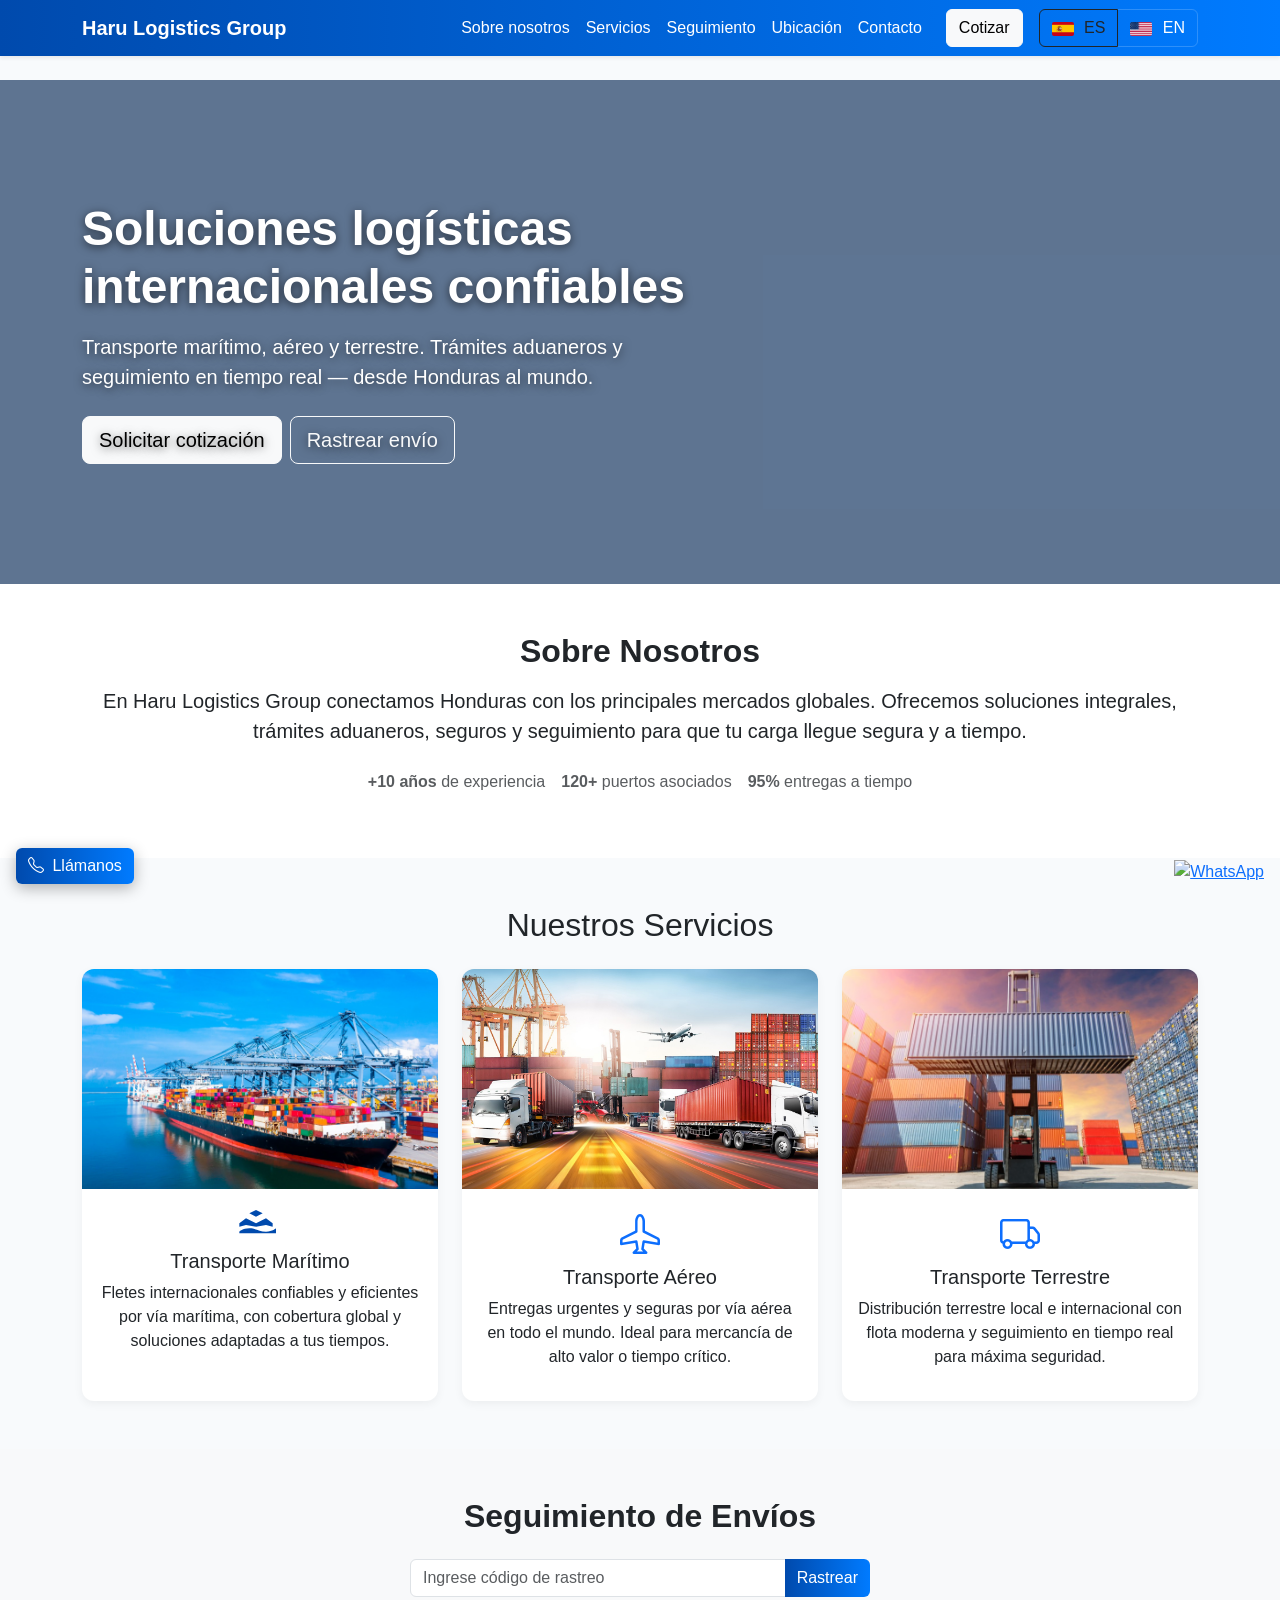
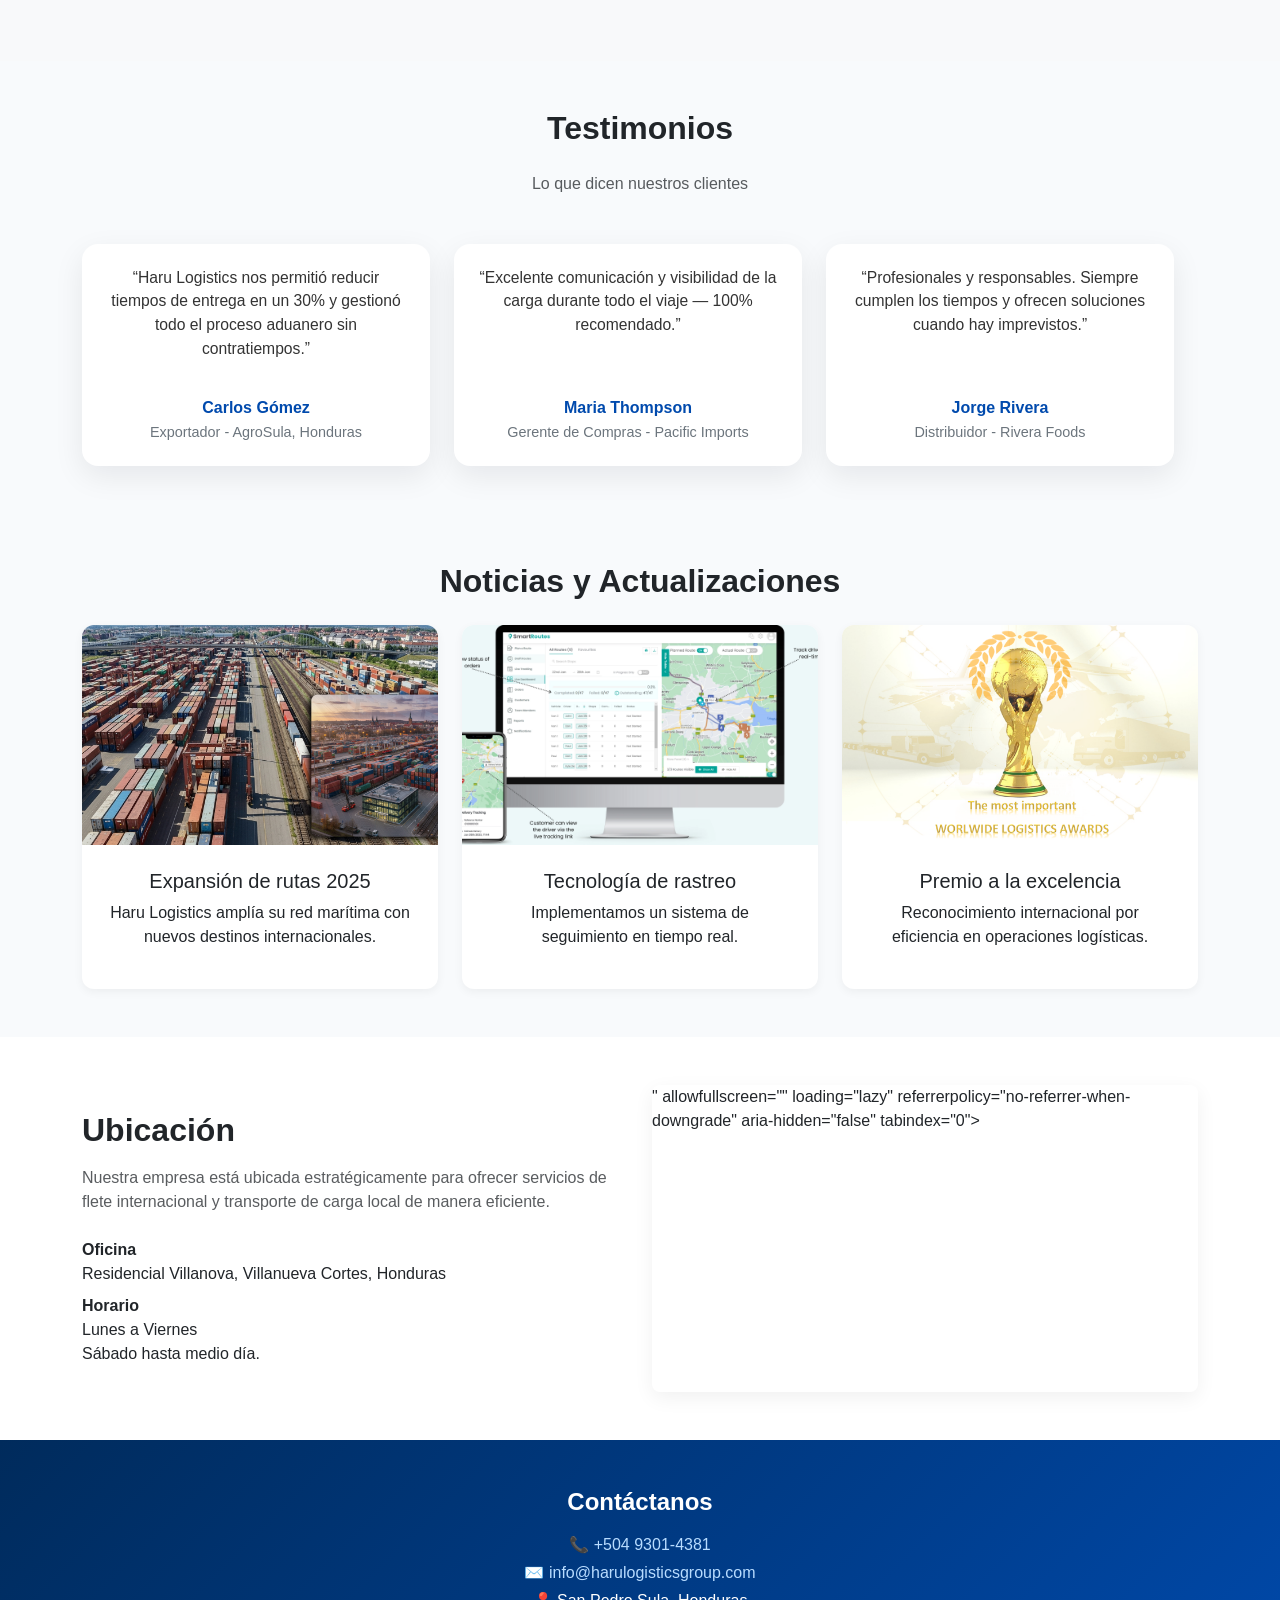
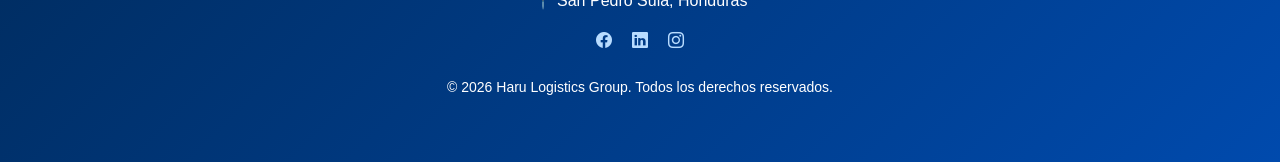
==== index.html @ dedeb685 "Initial commit" ====
<!doctype html>
<html lang="es">

<head>
  <meta charset="utf-8" />
  <meta name="viewport" content="width=device-width, initial-scale=1" />
  <title>Haru Logistics Group - Fletes Internacionales Confiables</title>
  <meta name="description"
    content="Haru Logistics Group ofrece soluciones logísticas internacionales confiables: transporte marítimo, aéreo y terrestre desde Honduras al mundo. Cotiza tu envío hoy.">
  <meta name="keywords"
    content="logística, fletes internacionales, transporte marítimo, transporte aéreo, transporte terrestre, Honduras, Haru Logistics">
  <!-- Open Graph -->
  <meta property="og:title" content="Haru Logistics Group - Fletes Internacionales Confiables" />
  <meta property="og:description"
    content="Transporte marítimo, aéreo y terrestre desde Honduras al mundo. Servicios confiables y seguimiento en tiempo real." />
  <meta property="og:type" content="website" />
  <meta property="og:locale" content="es_HN" />
  <meta name="author" content="Haru Logistics Group" />

  <!-- Favicon -->
  <link rel="icon" href="./images/favicon.png" type="image/png">

  <!-- Canonical -->
  <link rel="canonical" href="https://www.harulogisticsgroup.com/">

  <!-- Bootstrap CSS -->
  <link href="https://cdn.jsdelivr.net/npm/bootstrap@5.3.2/dist/css/bootstrap.min.css" rel="stylesheet" />

  <!-- Bootstrap Icons (version >=1.11.0 required for bi-ship) -->
  <link rel="stylesheet" href="https://cdn.jsdelivr.net/npm/bootstrap-icons@1.11.3/font/bootstrap-icons.min.css">

  <style>
    :root {
      --brand-1: #004aad;
      --brand-2: #007bff;
      --accent: #00a3ff;
      --bg: #f8fafc;
      --text: #212529;
    }

    body {
      font-family: "Segoe UI", Roboto, "Helvetica Neue", Arial, sans-serif;
      padding-top: 80px;
      background: var(--bg);
      color: var(--text);
      scroll-behavior: smooth;
    }

    /* NAVBAR */
    .navbar {
      background: linear-gradient(90deg, var(--brand-1), var(--brand-2));
    }

    .navbar .nav-link,
    .navbar-brand {
      color: #fff !important;
    }

    .navbar .nav-link:hover {
      text-decoration: underline;
    }

    .lang-switch {
      color: #fff;
      border: 1px solid rgba(255, 255, 255, 0.18);
      background: transparent;
    }

    /* HERO */
    .hero {
      position: relative;
      color: #fff;
      padding: 6.5rem 0;
      overflow: hidden;
      text-shadow: 0 2px 10px rgba(0, 0, 0, 0.6);
      min-height: 56vh;
      display: flex;
      align-items: center;
    }

    .hero video.background-video {
      position: absolute;
      top: 50%;
      left: 50%;
      width: 120%;
      height: auto;
      transform: translate(-50%, -50%);
      object-fit: cover;
      z-index: 0;
    }

    .hero .overlay {
      position: absolute;
      inset: 0;
      background: rgba(0, 35, 82, 0.62);
      z-index: 1;
    }

    .hero .container {
      position: relative;
      z-index: 2;
    }

    /* BUTTONS */
    .btn-primary {
      background: linear-gradient(90deg, var(--brand-1), var(--brand-2));
      border: none;
      transition: transform 0.3s ease, box-shadow 0.3s ease;
    }

    .btn-primary:hover {
      transform: translateY(-3px);
      box-shadow: 0 4px 15px rgba(0, 0, 0, 0.25);
    }

    /* SERVICE CARDS */
    .service-card {
      border: none;
      border-radius: .75rem;
      background: #fff;
      box-shadow: 0 3px 10px rgba(0, 0, 0, 0.05);
      transition: all 0.4s ease;
    }

    .service-card:hover {
      transform: translateY(-6px) scale(1.02);
      box-shadow: 0 8px 20px rgba(0, 0, 0, 0.1);
    }

    .service-card img {
      border-radius: .75rem .75rem 0 0;
      height: 220px;
      object-fit: cover;
      width: 100%;
    }

    /* ensure service icon above subtitle and consistent size */
    .service-icon {
      font-size: 2.6rem;
      color: var(--brand-1);
      display: block;
      margin-bottom: .6rem;
    }

    /* fallback inline-svg icon sizing */
    .svg-icon {
      width: 1.9rem;
      height: 1.9rem;
      vertical-align: -0.15rem;
      margin-right: .5rem;
      fill: currentColor;
      color: #004aad;
    }

    /* TESTIMONIALS */
    .testimonial-card {
      border-radius: 1rem;
      box-shadow: 0 10px 30px rgba(2, 6, 23, 0.08);
      padding: 1.4rem;
      background: #fff;
      transition: transform .35s ease, box-shadow .35s ease;
      display: flex;
      flex-direction: column;
      justify-content: space-between;
    }

    .testimonial-card:hover {
      transform: translateY(-10px);
      box-shadow: 0 18px 40px rgba(2, 6, 23, 0.12);
    }

    .testimonial-quote {
      font-size: 0.98rem;
      line-height: 1.5;
      color: #333;
    }

    /* CENTER testimonial author and role */
    .testimonial-meta {
      margin-top: .9rem;
      text-align: center;
    }

    .testimonial-author {
      font-weight: 600;
      color: var(--brand-1);
      display: block;
      margin-top: .35rem;
    }

    .testimonial-role {
      font-size: .9rem;
      color: #6c757d;
      display: block;
      margin-top: .15rem;
    }

    /* center the flag in testimonial meta */
    .testimonial-meta .flag {
      display: inline-block;
      margin-bottom: .45rem;
    }

    /* FOOTER */
    footer {
      background: linear-gradient(135deg, #002b5c, var(--brand-1));
      color: #fff;
    }

    footer a {
      color: #b8dcff;
      text-decoration: none;
    }

    footer a:hover {
      text-decoration: underline;
    }

    /* FLOATING */
    .floating-whatsapp {
      position: fixed;
      right: 1rem;
      bottom: 1rem;
      z-index: 1050;
      transition: transform 0.3s ease;
    }

    .floating-whatsapp:hover {
      transform: scale(1.06);
    }

    .floating-cta {
      position: fixed;
      left: 1rem;
      bottom: 1rem;
      z-index: 1040;
      background: linear-gradient(90deg, var(--brand-1), var(--brand-2));
      border: none;
      box-shadow: 0 4px 15px rgba(0, 0, 0, 0.3);
      animation: pulse 2s infinite;
      color: #fff;
    }

    @keyframes pulse {
      0% {
        box-shadow: 0 0 0 0 rgba(0, 123, 255, 0.5);
      }

      70% {
        box-shadow: 0 0 0 12px rgba(0, 123, 255, 0);
      }

      100% {
        box-shadow: 0 0 0 0 rgba(0, 123, 255, 0);
      }
    }

    /* MODAL */
    .modal-content {
      border-radius: 1rem;
      box-shadow: 0 6px 30px rgba(0, 0, 0, 0.15);
      animation: fadeInUp 0.5s ease;
    }

    @keyframes fadeInUp {
      from {
        opacity: 0;
        transform: translateY(40px);
      }

      to {
        opacity: 1;
        transform: translateY(0);
      }
    }

    /* ANIMATIONS */
    .fade-up {
      opacity: 0;
      transform: translateY(30px);
      transition: all 0.8s ease;
    }

    .fade-up.show {
      opacity: 1;
      transform: translateY(0);
    }

    /* Responsive tweaks */
    @media (max-width: 768px) {
      .hero video.background-video {
        width: 160%;
      }

      .service-card img {
        height: 180px;
      }
    }

    /* small helpers */
    .flag {
      width: 22px;
      height: 14px;
      object-fit: cover;
      margin-right: 6px;
      border-radius: 2px;
      vertical-align: middle;
    }

    .sr-only {
      position: absolute;
      width: 1px;
      height: 1px;
      padding: 0;
      margin: -1px;
      overflow: hidden;
      clip: rect(0, 0, 0, 0);
      white-space: nowrap;
      border: 0;
    }

    /* Ubicación map responsive helper */
    .map-responsive {
      overflow: hidden;
      padding-bottom: 56.25%;
      position: relative;
      height: 0;
      border-radius: .5rem;
      box-shadow: 0 6px 20px rgba(0, 0, 0, 0.06);
    }

    .map-responsive iframe {
      left: 0;
      top: 0;
      height: 100%;
      width: 100%;
      position: absolute;
      border: 0;
      border-radius: .5rem;
    }
  </style>
</head>

<body>
  <!-- NAVBAR -->
  <nav class="navbar navbar-expand-lg fixed-top shadow-sm" role="navigation" aria-label="Main navigation">
    <div class="container">
      <a class="navbar-brand fw-bold d-flex align-items-center" href="#inicio">
        <!-- Primary icon element (Bootstrap Icon). If it fails, JS will replace with inline SVG -->
        Haru Logistics Group
      </a>
      <button class="navbar-toggler bg-light" type="button" data-bs-toggle="collapse" data-bs-target="#navMain"
        aria-controls="navMain" aria-expanded="false" aria-label="Toggle navigation">
        <span class="navbar-toggler-icon"></span>
      </button>

      <div class="collapse navbar-collapse" id="navMain">
        <ul class="navbar-nav ms-auto me-3">
          <li class="nav-item"><a class="nav-link" href="#about" data-i18n="nav.about">Sobre nosotros</a></li>
          <li class="nav-item"><a class="nav-link" href="#servicios" data-i18n="nav.services">Servicios</a></li>
          <li class="nav-item"><a class="nav-link" href="#tracking" data-i18n="nav.tracking">Seguimiento</a></li>
          <li class="nav-item"><a class="nav-link" href="#ubicacion" data-i18n="nav.location">Ubicación</a></li>
          <li class="nav-item"><a class="nav-link" href="#contact" data-i18n="nav.contact">Contacto</a></li>
        </ul>

        <div class="d-flex align-items-center">
          <a class="btn btn-light me-3" href="#quoteModal" data-bs-toggle="modal" data-i18n="cta.quote">Cotizar</a>

          <!-- Language switcher top-right -->
          <div class="btn-group" role="group" aria-label="Language switch">
            <button id="langEs" class="btn lang-switch active" data-lang="es" aria-pressed="true">
              <img src="./images/spain_flag.png" alt="" class="flag"> ES
            </button>
            <button id="langEn" class="btn lang-switch" data-lang="en" aria-pressed="false">
              <img src="./images/flag_usa.jpg" alt="" class="flag"> EN
            </button>
          </div>
        </div>
      </div>
    </div>
  </nav>

  <!-- HERO -->
  <header id="inicio" class="hero text-center text-lg-start" role="banner">
    <!-- Background video; replace source with your own hosted video if needed -->
    <video class="background-video" autoplay muted loop playsinline
      poster="https://images.unsplash.com/photo-1578575437130-527eed3abbec?auto=format&fit=crop&w=1920&q=80"
      aria-hidden="true">
      <!-- NOTE: some free video CDN links can break; host your own for production -->
      <source src="https://cdn.pixabay.com/vimeo/825448990/logistics-container-port-33164050.webm" type="video/webm" />
    </video>
    <div class="overlay"></div>
    <div class="container position-relative">
      <div class="row align-items-center">
        <div class="col-lg-7 text-center text-lg-start">
          <h1 class="display-5 fw-bold mb-3 fade-up" data-i18n="hero.title">Soluciones logísticas internacionales
            confiables</h1>
          <p class="lead mb-4 fade-up" data-i18n="hero.lead">Transporte marítimo, aéreo y terrestre. Trámites aduaneros
            y
            seguimiento en tiempo real — desde Honduras al mundo.</p>
          <div class="d-flex flex-column flex-sm-row gap-2 fade-up">
            <a class="btn btn-light btn-lg" href="#quoteModal" data-bs-toggle="modal" data-i18n="hero.quote">Solicitar
              cotización</a>
            <a class="btn btn-outline-light btn-lg" href="#tracking" data-i18n="hero.track">Rastrear envío</a>
          </div>
        </div>
      </div>
    </div>
  </header>

  <!-- ABOUT -->
  <section id="about" class="py-5 bg-white">
    <div class="container text-center">
      <h2 class="fw-bold mb-3 fade-up" data-i18n="about.title">Sobre Nosotros</h2>
      <p class="lead mb-4 fade-up" data-i18n="about.lead">
        En Haru Logistics Group conectamos Honduras con los principales mercados globales. Ofrecemos soluciones
        integrales, trámites aduaneros, seguros y seguimiento para que tu carga llegue segura y a tiempo.
      </p>
      <div class="row justify-content-center">
        <div class="col-md-8">
          <ul class="list-unstyled d-flex flex-column flex-md-row justify-content-center gap-3">
            <li class="text-muted"><strong data-i18n="about.experience">+10 años</strong> <span
                data-i18n="about.experienceLabel">de experiencia</span></li>
            <li class="text-muted"><strong data-i18n="about.network">120+</strong> <span
                data-i18n="about.networkLabel">puertos asociados</span></li>
            <li class="text-muted"><strong data-i18n="about.onTime">95%</strong> <span
                data-i18n="about.onTimeLabel">entregas a tiempo</span></li>
          </ul>
        </div>
      </div>
    </div>
  </section>

  <!-- SERVICES -->
  <section id="servicios" class="py-5">
    <div class="container text-center">
      <h2 class="mb-4" data-i18n="services.title">Nuestros Servicios</h2>

      <!-- ✅ Equal height cards with images -->
      <div class="row g-4 align-items-stretch">
        <div class="col-md-4 d-flex">
          <div class="card service-card h-100 w-100">
            <img src="./images/image2.jpg" alt="Transporte Marítimo">
            <div class="card-body">
              <i class="bi bi-ship fs-1 mb-3 text-primary"></i>
              <h5 data-i18n="services.maritime">Transporte Marítimo</h5>
              <p data-i18n="services.maritimeDesc">Fletes internacionales confiables y eficientes por vía marítima, con
                cobertura global y soluciones adaptadas a tus tiempos.</p>
            </div>
          </div>
        </div>

        <div class="col-md-4 d-flex">
          <div class="card service-card h-100 w-100">
            <img src="./images/image3.jpg" alt="Transporte Aéreo">
            <div class="card-body">
              <i class="bi bi-airplane fs-1 mb-3 text-primary"></i>
              <h5 data-i18n="services.air">Transporte Aéreo</h5>
              <p data-i18n="services.airDesc">Entregas urgentes y seguras por vía aérea en todo el mundo. Ideal para
                mercancía de alto valor o tiempo crítico.</p>
            </div>
          </div>
        </div>

        <div class="col-md-4 d-flex">
          <div class="card service-card h-100 w-100">
            <img src="./images/image1.jpg" alt="Transporte Terrestre">
            <div class="card-body">
              <i class="bi bi-truck fs-1 mb-3 text-primary"></i>
              <h5 data-i18n="services.road">Transporte Terrestre</h5>
              <p data-i18n="services.roadDesc">Distribución terrestre local e internacional con flota moderna y
                seguimiento en tiempo real para máxima seguridad.</p>
            </div>
          </div>
        </div>
      </div>
    </div>
  </section>

  <!-- TRACKING -->
  <section id="tracking" class="py-5 bg-light">
    <div class="container text-center">
      <h2 class="fw-bold mb-4 fade-up" data-i18n="tracking.title">Seguimiento de Envíos</h2>
      <form id="trackForm" class="fade-up" aria-label="Tracking form">
        <div class="input-group mb-3 mx-auto" style="max-width: 460px;">
          <input type="text" id="trackingCode" class="form-control" placeholder="Ingrese código de rastreo" required
            aria-label="Tracking code">
          <button class="btn btn-primary" type="submit" data-i18n="tracking.button">Rastrear</button>
        </div>
      </form>
      <p id="trackResult" class="text-muted mt-3" style="display:none;" aria-live="polite"></p>
    </div>
  </section>

  <!-- TESTIMONIALS -->
  <section id="testimonials" class="py-5">
    <div class="container text-center">
      <h2 class="fw-bold mb-4 fade-up" data-i18n="testimonials.title">Testimonios</h2>
      <p class="mb-4 text-muted fade-up" data-i18n="testimonials.lead">Lo que dicen nuestros clientes</p>

      <div class="row g-4">
        <!-- Testimonial cards generated from JS content for bilingual support -->
        <div id="testimonialGrid" class="row g-4"></div>
      </div>
    </div>
  </section>

  <!-- BLOG -->
  <section id="blog" class="py-5">
    <div class="container text-center">
      <h2 class="fw-bold mb-4 fade-up" data-i18n="blog.title">Noticias y Actualizaciones</h2>
      <div class="row g-4">
        <div class="col-md-4 fade-up">
          <div class="service-card">
            <img src="./images/image6.png" loading="lazy" alt="Expansión de rutas" />
            <div class="p-4">
              <h5 data-i18n="blog.item1.title">Expansión de rutas 2025</h5>
              <p data-i18n="blog.item1.desc">Haru Logistics amplía su red marítima con nuevos destinos
                internacionales.</p>
            </div>
          </div>
        </div>
        <div class="col-md-4 fade-up">
          <div class="service-card">
            <img src="./images/image5.webp" loading="lazy" alt="Tecnología de rastreo" />
            <div class="p-4">
              <h5 data-i18n="blog.item2.title">Tecnología de rastreo</h5>
              <p data-i18n="blog.item2.desc">Implementamos un sistema de seguimiento en tiempo real.</p>
            </div>
          </div>
        </div>
        <div class="col-md-4 fade-up">
          <div class="service-card">
            <img src="./images/image4.png" loading="lazy" alt="Premio a la excelencia" />
            <div class="p-4">
              <h5 data-i18n="blog.item3.title">Premio a la excelencia</h5>
              <p data-i18n="blog.item3.desc">Reconocimiento internacional por eficiencia en operaciones
                logísticas.</p>
            </div>
          </div>
        </div>
      </div>
    </div>
  </section>

  <!-- NEW: UBICACIÓN / LOCATION (added before footer) -->
  <section id="ubicacion" class="py-5 bg-white">
    <div class="container">
      <div class="row align-items-center">
        <div class="col-lg-6">
          <h2 class="fw-bold mb-3 fade-up" data-i18n="location.title">Ubicación</h2>
          <p class="text-muted mb-4 fade-up" data-i18n="location.lead">Nuestra empresa está ubicada estratégicamente
            para ofrecer
            servicios de flete internacional y transporte de carga local de manera eficiente.</p>

          <p class="mb-2"><strong data-i18n="location.officeLabel">Oficina</strong><br>
            <span data-i18n="location.office">Residencial Villanova, Villanueva Cortes, Honduras</span>
          </p>

          <p class="mb-0"><strong data-i18n="location.hoursLabel">Horario</strong><br>
            <span data-i18n="location.hours">Lunes a Viernes<br>Sábado hasta medio día.</span>
          </p>
        </div>

        <div class="col-lg-6 mt-4 mt-lg-0">
          <div class="map-responsive">
            <!-- Embedded Google Map updated from your provided link -->
            <iframe
              src="https://www.google.com/maps/embed?pb=!1m14!1m8!1m3!1d61564.60683889537!2d-87.985301!3d15.333756!3m2!1i1024!2i768!4f13.1!3m3!1m2!1s0x8f6668eed89d2b75%3A0x1b9c5a1e59c6d72!2sResidencial%20Villa%20Nova!5e0!3m2!1sen!2shn!4v1761455428371!5m2!1sen!2shn"></iframe>"
            allowfullscreen="" loading="lazy" referrerpolicy="no-referrer-when-downgrade" aria-hidden="false"
            tabindex="0"></iframe>
          </div>
        </div>
      </div>
    </div>
  </section>

  <!-- CONTACT / FOOTER -->
  <footer id="contact" class="py-5 text-center">
    <div class="container">
      <h4 class="fw-bold mb-3" data-i18n="footer.contactTitle">Contáctanos</h4>
      <p class="mb-1">📞 <a href="tel:+50493014381">+504 9301-4381</a></p>
      <p class="mb-1">✉️ <a href="mailto:info@harulogisticsgroup.com">info@harulogisticsgroup.com</a></p>
      <p class="mb-1" data-i18n="footer.address">📍 San Pedro Sula, Honduras</p>

      <div class="mt-3">
        <a href="#" class="me-3" aria-label="Facebook"><i class="bi bi-facebook"></i></a>
        <a href="#" class="me-3" aria-label="LinkedIn"><i class="bi bi-linkedin"></i></a>
        <a href="#" aria-label="Instagram"><i class="bi bi-instagram"></i></a>
      </div>

      <p class="mt-4 small">© <span id="currentYear"></span> Haru Logistics Group. <span data-i18n="footer.rights">Todos
          los derechos reservados.</span></p>
    </div>
  </footer>

  <!-- FLOATING BUTTONS -->
  <a class="floating-whatsapp" href="https://wa.me/50493014381" target="_blank" aria-label="WhatsApp">
    <img src="https://upload.wikimedia.org/wikipedia/commons/6/6b/WhatsApp.svg" alt="WhatsApp"
      style="width:56px;height:56px">
  </a>
  <a href="tel:+50493014381" class="btn btn-primary floating-cta"><i class="bi bi-telephone me-1"
      aria-hidden="true"></i>
    <span data-i18n="cta.call">Llámanos</span></a>

  <!-- MODAL: QUOTE -->
  <div class="modal fade" id="quoteModal" tabindex="-1" aria-hidden="true">
    <div class="modal-dialog modal-lg">
      <div class="modal-content p-4">
        <h5 class="modal-title mb-3 fw-bold" data-i18n="modal.title">Solicitar cotización</h5>
        <form action="https://formspree.io/f/mblznzyy" method="POST" id="quoteForm">
          <div class="row g-3">
            <div class="col-md-6">
              <input type="text" name="nombre" class="form-control" placeholder="Nombre / Empresa" required
                aria-label="Nombre">
            </div>
            <div class="col-md-6">
              <input type="email" name="email" class="form-control" placeholder="Email" required aria-label="Email">
            </div>
            <div class="col-md-6">
              <input type="text" name="origen" class="form-control" placeholder="Origen (ciudad/país)" required
                aria-label="Origen">
            </div>
            <div class="col-md-6">
              <input type="text" name="destino" class="form-control" placeholder="Destino (ciudad/país)" required
                aria-label="Destino">
            </div>
            <div class="col-md-4">
              <select name="tipo" class="form-select" required aria-label="Tipo de flete">
                <option value="">Tipo de Flete</option>
                <option value="Flete Marítimo">Flete Marítimo</option>
                <option value="Flete Aéreo">Flete Aéreo</option>
                <option value="Flete Terrestre">Flete Terrestre</option>
              </select>
            </div>
            <div class="col-md-4">
              <input type="text" name="peso" class="form-control" placeholder="Peso (kg) / Volumen (m³)"
                aria-label="Peso">
            </div>
            <div class="col-md-4">
              <input type="date" name="fecha" class="form-control" aria-label="Fecha">
            </div>
            <div class="col-12">
              <textarea name="detalles" class="form-control" rows="3" placeholder="Detalles del envío" required
                aria-label="Detalles"></textarea>
            </div>
          </div>
          <div class="mt-4 d-flex justify-content-end gap-2 align-items-center">
            <div class="spinner-border text-primary" role="status" id="spinner" style="display:none;"></div>
            <button type="button" class="btn btn-secondary" data-bs-dismiss="modal"
              data-i18n="modal.close">Cerrar</button>
            <button type="submit" class="btn btn-primary" data-i18n="modal.send">Enviar solicitud</button>
          </div>
        </form>
        <div id="formSuccess" class="alert alert-success mt-3 d-none" role="status">¡Gracias! Hemos recibido tu
          solicitud.</div>
      </div>
    </div>
  </div>

  <!-- SCRIPTS -->
  <script src="https://cdn.jsdelivr.net/npm/bootstrap@5.3.2/dist/js/bootstrap.bundle.min.js" defer></script>

  <script>
    // -------------------------
    // I18N content (ES / EN) - added location translations
    // -------------------------
    const I18N = {
      es: {
        nav: { about: "Sobre nosotros", services: "Servicios", tracking: "Seguimiento", testimonials: "Testimonios", blog: "Noticias", contact: "Contacto", location: "Ubicación" },
        cta: { quote: "Cotizar", call: "Llámanos" },
        hero: { title: "Soluciones logísticas internacionales confiables", lead: "Transporte marítimo, aéreo y terrestre. Trámites aduaneros y seguimiento en tiempo real — desde Honduras al mundo.", quote: "Solicitar cotización", track: "Rastrear envío" },
        about: { title: "Sobre Nosotros", lead: "En Haru Logistics Group conectamos Honduras con los principales mercados globales. Ofrecemos soluciones integrales, trámites aduaneros, seguros y seguimiento para que tu carga llegue segura y a tiempo.", experience: "+10 años", experienceLabel: "de experiencia", network: "120+", networkLabel: "puertos asociados", onTime: "95%", onTimeLabel: "entregas a tiempo" },
        services: { title: "Nuestros Servicios", maritime: "Transporte Marítimo", maritimeDesc: "Fletes internacionales confiables y eficientes por vía marítima, con cobertura global y soluciones adaptadas a tus tiempos.", air: "Transporte Aéreo", airDesc: "Entregas urgentes y seguras por vía aérea en todo el mundo. Ideal para mercancía de alto valor o tiempo crítico.", road: "Transporte Terrestre", roadDesc: "Distribución terrestre local e internacional con flota moderna y seguimiento en tiempo real para máxima seguridad." },
        tracking: { title: "Seguimiento de Envíos", button: "Rastrear" },
        testimonials: {
          title: "Testimonios",
          lead: "Lo que dicen nuestros clientes",
          leave: "Dejar testimonio",
          examples: [
            {
              quote: "Haru Logistics nos permitió reducir tiempos de entrega en un 30% y gestionó todo el proceso aduanero sin contratiempos.",
              author: "Carlos Gómez",
              role: "Exportador - AgroSula, Honduras",
              countryFlag: "https://flagcdn.com/hn.svg"
            },
            {
              quote: "Excelente comunicación y visibilidad de la carga durante todo el viaje — 100% recomendado.",
              author: "Maria Thompson",
              role: "Gerente de Compras - Pacific Imports",
              countryFlag: "https://flagcdn.com/us.svg"
            },
            {
              quote: "Profesionales y responsables. Siempre cumplen los tiempos y ofrecen soluciones cuando hay imprevistos.",
              author: "Jorge Rivera",
              role: "Distribuidor - Rivera Foods",
              countryFlag: "https://flagcdn.com/hn.svg"
            }
          ]
        },
        blog: {
          title: "Noticias y Actualizaciones",
          item1: { title: "Expansión de rutas 2025", desc: "Haru Logistics amplía su red marítima con nuevos destinos internacionales." },
          item2: { title: "Tecnología de rastreo", desc: "Implementamos un sistema de seguimiento en tiempo real." },
          item3: { title: "Premio a la excelencia", desc: "Reconocimiento internacional por eficiencia en operaciones logísticas." }
        },
        modal: { title: "Solicitar cotización", close: "Cerrar", send: "Enviar solicitud" },
        footer: { contactTitle: "Contáctanos", address: "📍 San Pedro Sula, Honduras", rights: "Todos los derechos reservados." },
        location: {
          title: "Ubicación",
          lead: "Nuestra empresa está ubicada estratégicamente para ofrecer servicios de flete internacional y transporte de carga local de manera eficiente.",
          officeLabel: "Oficina",
          office: "Residencial Villanova, Villanueva Cortes, Honduras",
          hoursLabel: "Horario",
          hours: "Lunes a Viernes\nSábado hasta medio día."
        }
      },
      en: {
        nav: { about: "About", services: "Services", tracking: "Tracking", testimonials: "Testimonials", blog: "News", contact: "Contact", location: "Location" },
        cta: { quote: "Get a quote", call: "Call us" },
        hero: { title: "Reliable international logistics solutions", lead: "Sea, air and land transport. Customs procedures and real-time tracking — from Honduras to the world.", quote: "Request a quote", track: "Track shipment" },
        about: { title: "About Us", lead: "At Haru Logistics Group we connect Honduras with key global markets. We offer end-to-end solutions, customs clearance, insurance and tracking to ensure your cargo arrives safe and on time.", experience: "10+ years", experienceLabel: "of experience", network: "120+", networkLabel: "partner ports", onTime: "95%", onTimeLabel: "on-time deliveries" },
        services: { title: "Our Services", maritime: "Sea Freight", maritimeDesc: "Secure and efficient shipments to and from international ports, with continuous tracking.", air: "Air Freight", airDesc: "Fast and reliable delivery for urgent global cargo.", road: "Road Transport", roadDesc: "Regional and international distribution with route monitoring and ETA." },
        tracking: { title: "Shipment Tracking", button: "Track" },
        testimonials: {
          title: "Testimonials",
          lead: "What our clients say",
          leave: "Leave a testimonial",
          examples: [
            {
              quote: "Haru Logistics helped us reduce delivery times by 30% and handled customs efficiently.",
              author: "Carlos Gómez",
              role: "Exporter - AgroSula, Honduras",
              countryFlag: "https://flagcdn.com/hn.svg"
            },
            {
              quote: "Excellent communication and full visibility during the shipment — 100% recommended.",
              author: "Maria Thompson",
              role: "Purchasing Manager - Pacific Imports",
              countryFlag: "https://flagcdn.com/us.svg"
            },
            {
              quote: "Professional and reliable. They always meet deadlines and provide solutions when issues arise.",
              author: "Jorge Rivera",
              role: "Distributor - Rivera Foods",
              countryFlag: "https://flagcdn.com/hn.svg"
            }
          ]
        },
        blog: {
          title: "News & Updates",
          item1: { title: "Route expansion 2025", desc: "Haru Logistics expands its maritime network with new international destinations." },
          item2: { title: "Tracking technology", desc: "We implemented a real-time tracking system." },
          item3: { title: "Excellence award", desc: "International recognition for operational efficiency in logistics." }
        },
        modal: { title: "Request a quote", close: "Close", send: "Send request" },
        footer: { contactTitle: "Contact us", address: "📍 San Pedro Sula, Honduras", rights: "All rights reserved." },
        location: {
          title: "Location",
          lead: "Our company is strategically located to offer international freight and local cargo transport efficiently.",
          officeLabel: "Office",
          office: "Residencial Villanova, Villanueva Cortes, Honduras",
          hoursLabel: "Schedule",
          hours: "Monday to Friday\nSaturday until midday."
        }
      }
    };

    // -------------------------
    // Language switcher logic
    // -------------------------
    const elementsToTranslate = () => document.querySelectorAll('[data-i18n]');
    let currentLang = 'es';

    function applyTranslations(lang) {
      currentLang = lang;
      localStorage.setItem('haru_lang', lang); // remember preference
      const dict = I18N[lang];

      // Generic translation for elements with dot notation keys
      elementsToTranslate().forEach(el => {
        const key = el.getAttribute('data-i18n');
        if (!key) return;
        const parts = key.split('.');
        let val = dict;
        for (let p of parts) {
          if (val && (p in val)) val = val[p];
          else { val = null; break; }
        }
        if (val === null || val === undefined) return;
        if (el.tagName.toLowerCase() === 'input' || el.tagName.toLowerCase() === 'textarea' || el.tagName.toLowerCase() === 'select') {
          el.placeholder = val;
        } else {
          // Support newlines in translations for <span> or <p>
          if (typeof val === 'string' && val.includes('\n')) {
            el.innerHTML = val.split('\n').map(line => escapeHtml(line)).join('<br>');
          } else {
            el.textContent = val;
          }
        }
      });

      // Update dynamic testimonial grid
      renderTestimonials(dict.testimonials.examples);

      // accessibility: update aria-pressed
      const esBtn = document.getElementById('langEs');
      const enBtn = document.getElementById('langEn');
      if (esBtn && enBtn) {
        esBtn.classList.toggle('active', lang === 'es');
        enBtn.classList.toggle('active', lang === 'en');
        esBtn.setAttribute('aria-pressed', lang === 'es');
        enBtn.setAttribute('aria-pressed', lang === 'en');
      }
    }

    document.addEventListener('DOMContentLoaded', () => {
      // initial translations (use saved preference if exists)
      const savedLang = localStorage.getItem('haru_lang') || 'es';
      applyTranslations(savedLang);

      // language buttons
      const langEsBtn = document.getElementById('langEs');
      const langEnBtn = document.getElementById('langEn');
      if (langEsBtn) langEsBtn.addEventListener('click', () => applyTranslations('es'));
      if (langEnBtn) langEnBtn.addEventListener('click', () => applyTranslations('en'));

      // set current year
      document.getElementById('currentYear').textContent = new Date().getFullYear();

      // fade-in observer
      const fadeElems = document.querySelectorAll('.fade-up');
      const observer = new IntersectionObserver(entries => {
        entries.forEach(entry => {
          if (entry.isIntersecting) entry.target.classList.add('show');
        });
      }, { threshold: 0.15 });
      fadeElems.forEach(el => observer.observe(el));

      // Track form behavior
      document.getElementById('trackForm').addEventListener('submit', e => {
        e.preventDefault();
        const code = document.getElementById('trackingCode').value.trim().toUpperCase();
        const result = document.getElementById('trackResult');
        if (!code) return;
        result.style.display = 'block';
        if (currentLang === 'es') {
          result.textContent = `El contenedor ${code} se encuentra en tránsito - Última actualización hace 2 horas.`;
        } else {
          result.textContent = `Container ${code} is in transit - Last update 2 hours ago.`;
        }
      });

      // Quote form submit handler with spinner
      const quoteForm = document.getElementById('quoteForm');
      quoteForm.addEventListener('submit', async (e) => {
        e.preventDefault();
        const spinner = document.getElementById('spinner');
        spinner.style.display = 'inline-block';
        try {
          const response = await fetch(quoteForm.action, {
            method: 'POST',
            body: new FormData(quoteForm),
            headers: { 'Accept': 'application/json' }
          });
          spinner.style.display = 'none';
          if (response.ok) {
            document.getElementById('formSuccess').classList.remove('d-none');
            quoteForm.reset();
          } else {
            alert(currentLang === 'es' ? 'Ocurrió un error al enviar el formulario. Intenta nuevamente.' : 'There was an error sending the form. Please try again.');
          }
        } catch (err) {
          spinner.style.display = 'none';
          alert(currentLang === 'es' ? 'No se pudo conectar con el servidor.' : 'Could not connect to the server.');
        }
      });

      // SHIP ICON FALLBACK: detect if Bootstrap Icon rendered; if not, replace with inline SVG
      (function ensureShipIcon() {
        try {
          const test = document.createElement('i');
          test.className = 'bi bi-ship';
          test.style.position = 'absolute';
          test.style.left = '-9999px';
          document.body.appendChild(test);

          const cs = window.getComputedStyle(test);
          const fontFamily = cs && cs.fontFamily ? cs.fontFamily.toLowerCase() : '';
          const rendered = test.offsetWidth > 0 && fontFamily.includes('bootstrap-icons');

          document.body.removeChild(test);

          if (!rendered) {
            // Replace every element that uses the ship icon with inline SVG fallback
            const ships = document.querySelectorAll('.bi-ship, .bi.bi-ship');
            ships.forEach(el => {
              const svg = document.createElementNS('http://www.w3.org/2000/svg', 'svg');
              svg.setAttribute('viewBox', '0 0 24 24');
              svg.setAttribute('aria-hidden', 'true');
              svg.className.baseVal = 'svg-icon ship-fallback';
              svg.innerHTML = '<path d="M2 16s2-2 6-2 6 2 10 2 6-2 6-2v3H2v-3zM2 11l4-3 6 3 6-3 4 3v2l-4-1-6 1-6-1-4 1V11zM12 3l4 2-4 2-4-2 4-2z"/>';
              svg.style.width = window.getComputedStyle(el).fontSize || '1.25rem';
              svg.style.height = 'auto';
              svg.style.marginRight = '0.5rem';
              el.replaceWith(svg);
            });

            const serviceShips = Array.from(document.querySelectorAll('.service-card i.bi-ship, .service-icon.bi-ship')).filter(Boolean);
            serviceShips.forEach(si => {
              const svg = document.createElementNS('http://www.w3.org/2000/svg', 'svg');
              svg.setAttribute('viewBox', '0 0 24 24');
              svg.setAttribute('aria-hidden', 'true');
              svg.className.baseVal = 'svg-icon ship-fallback display-5';
              svg.innerHTML = '<path d="M2 16s2-2 6-2 6 2 10 2 6-2 6-2v3H2v-3zM2 11l4-3 6 3 6-3 4 3v2l-4-1-6 1-6-1-4 1V11zM12 3l4 2-4 2-4-2 4-2z"/>';
              si.replaceWith(svg);
            });
          }
        } catch (err) {
          console.error('Icon fallback check failed:', err);
        }
      })();
    });

    // -------------------------
    // Testimonial rendering
    // -------------------------
    function renderTestimonials(items) {
      const grid = document.getElementById('testimonialGrid');
      grid.innerHTML = '';
      items.forEach((t, idx) => {
        const col = document.createElement('div');
        col.className = 'col-md-4 fade-up';
        const html = `
          <div class="testimonial-card h-100" role="article" aria-label="Testimonial">
            <p class="testimonial-quote">“${escapeHtml(t.quote)}”</p>
            <div class="testimonial-meta">
              <img src="${t.countryFlag || 'https://flagcdn.com/hn.svg'}" alt="" class="flag" onerror="this.style.display='none'">
              <div class="testimonial-author">${escapeHtml(t.author)}</div>
              <div class="testimonial-role">${escapeHtml(t.role)}</div>
            </div>
          </div>
        `;
        col.innerHTML = html;
        grid.appendChild(col);
      });

      // observe new fade elements
      const fadeElems = document.querySelectorAll('.fade-up');
      const observer = new IntersectionObserver(entries => {
        entries.forEach(entry => {
          if (entry.isIntersecting) entry.target.classList.add('show');
        });
      }, { threshold: 0.15 });
      fadeElems.forEach(el => observer.observe(el));
    }

    // small helper to prevent XSS in inserted strings (for safety)
    function escapeHtml(str) {
      if (!str) return '';
      return str.replaceAll('&', '&amp;').replaceAll('<', '&lt;').replaceAll('>', '&gt;').replaceAll('"', '&quot;').replaceAll("'", '&#39;');
    }

    const translations = {
      es: {
        "services.title": "Nuestros Servicios",
        "services.maritime.title": "Transporte Marítimo",
        "services.maritime.desc": "Ofrecemos soluciones de transporte marítimo confiables para cargas internacionales.",
        "services.air.title": "Transporte Aéreo",
        "services.air.desc": "Envíe sus mercancías por vía aérea de manera rápida y segura.",
        "services.land.title": "Transporte Terrestre",
        "services.land.desc": "Coordinamos el transporte terrestre nacional e internacional con total eficiencia."
      },
      en: {
        "services.title": "Our Services",
        "services.maritime.title": "Maritime Transport",
        "services.maritime.desc": "We provide reliable maritime transport solutions for international cargo.",
        "services.air.title": "Air Transport",
        "services.air.desc": "Send your goods quickly and safely by air.",
        "services.land.title": "Land Transport",
        "services.land.desc": "We coordinate domestic and international ground transportation efficiently."
      }
    };

    function changeLanguage(lang) {
      document.querySelectorAll("[data-i18n]").forEach(el => {
        const key = el.getAttribute("data-i18n");
        if (translations[lang] && translations[lang][key]) {
          el.textContent = translations[lang][key];
        }
      });
      localStorage.setItem("lang", lang);
    }

    document.getElementById("lang-es").addEventListener("click", () => changeLanguage("es"));
    document.getElementById("lang-en").addEventListener("click", () => changeLanguage("en"));


  </script>
</body>

</html>
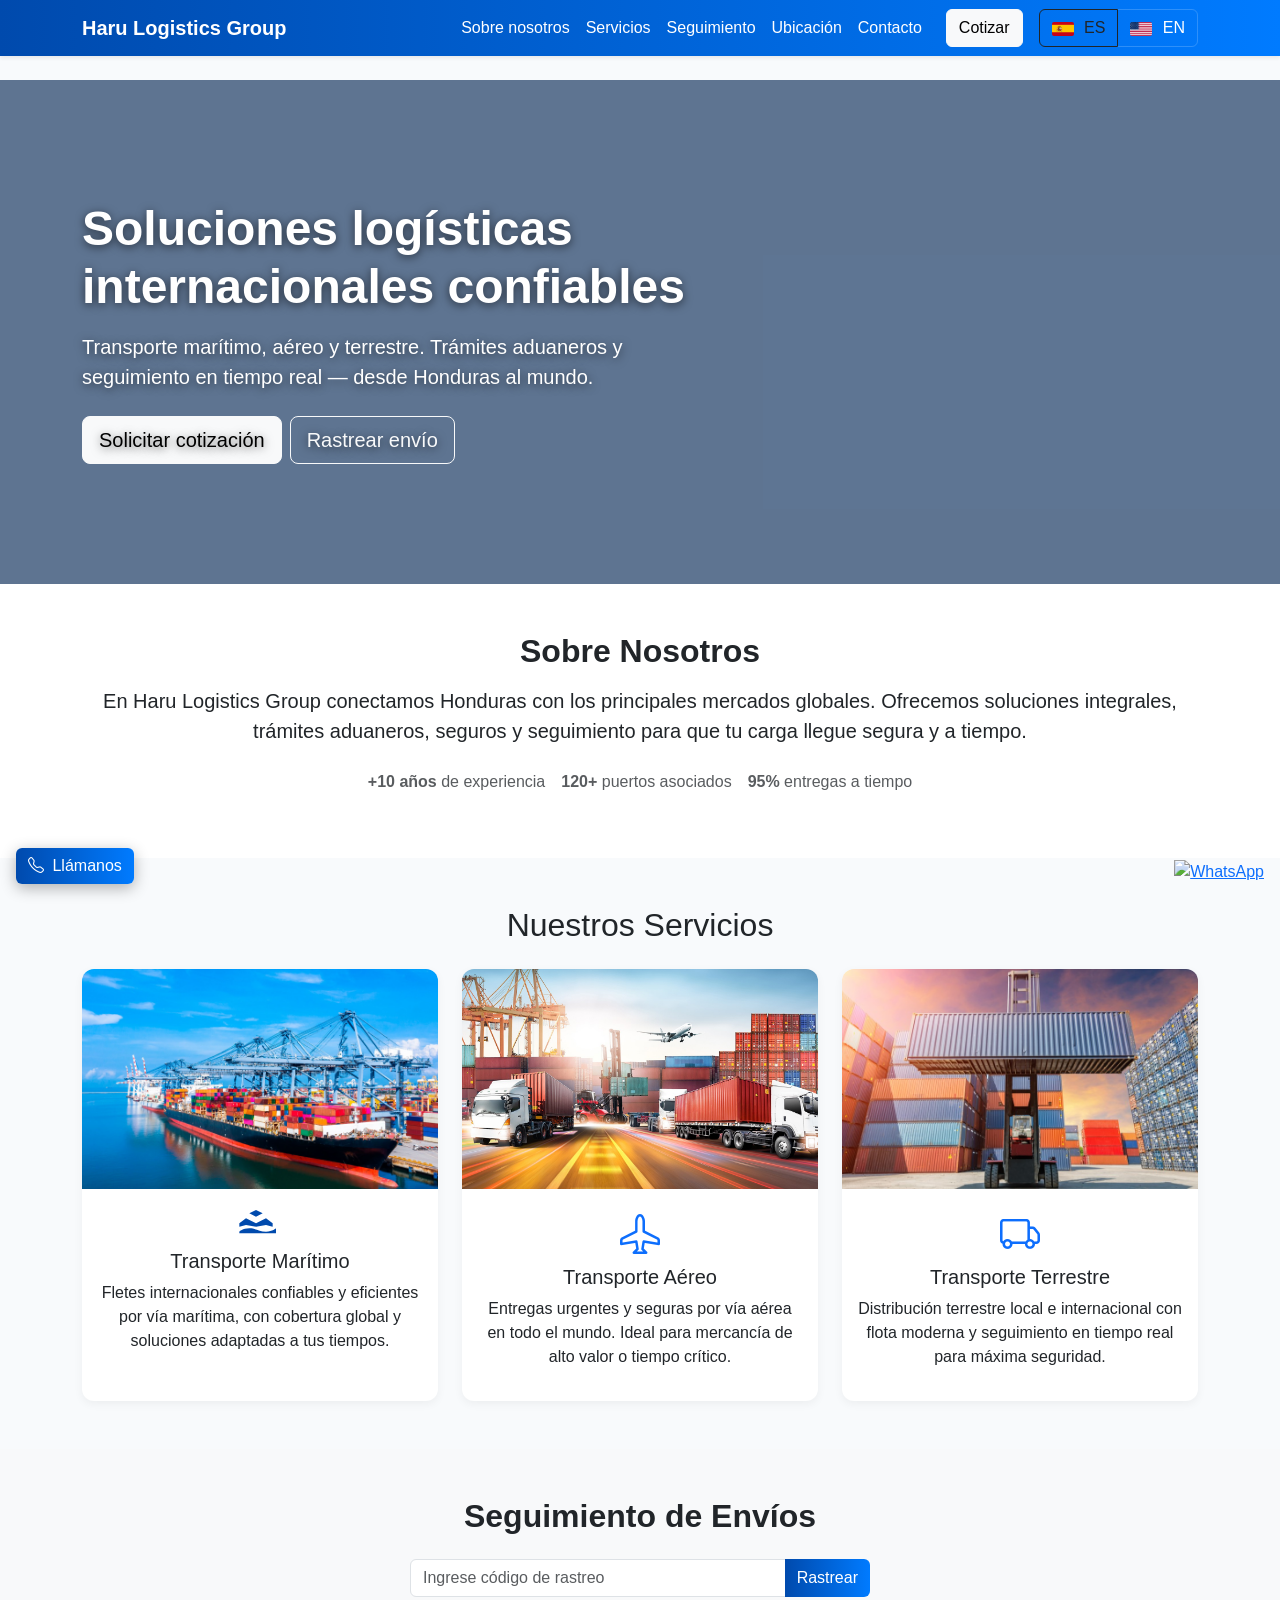
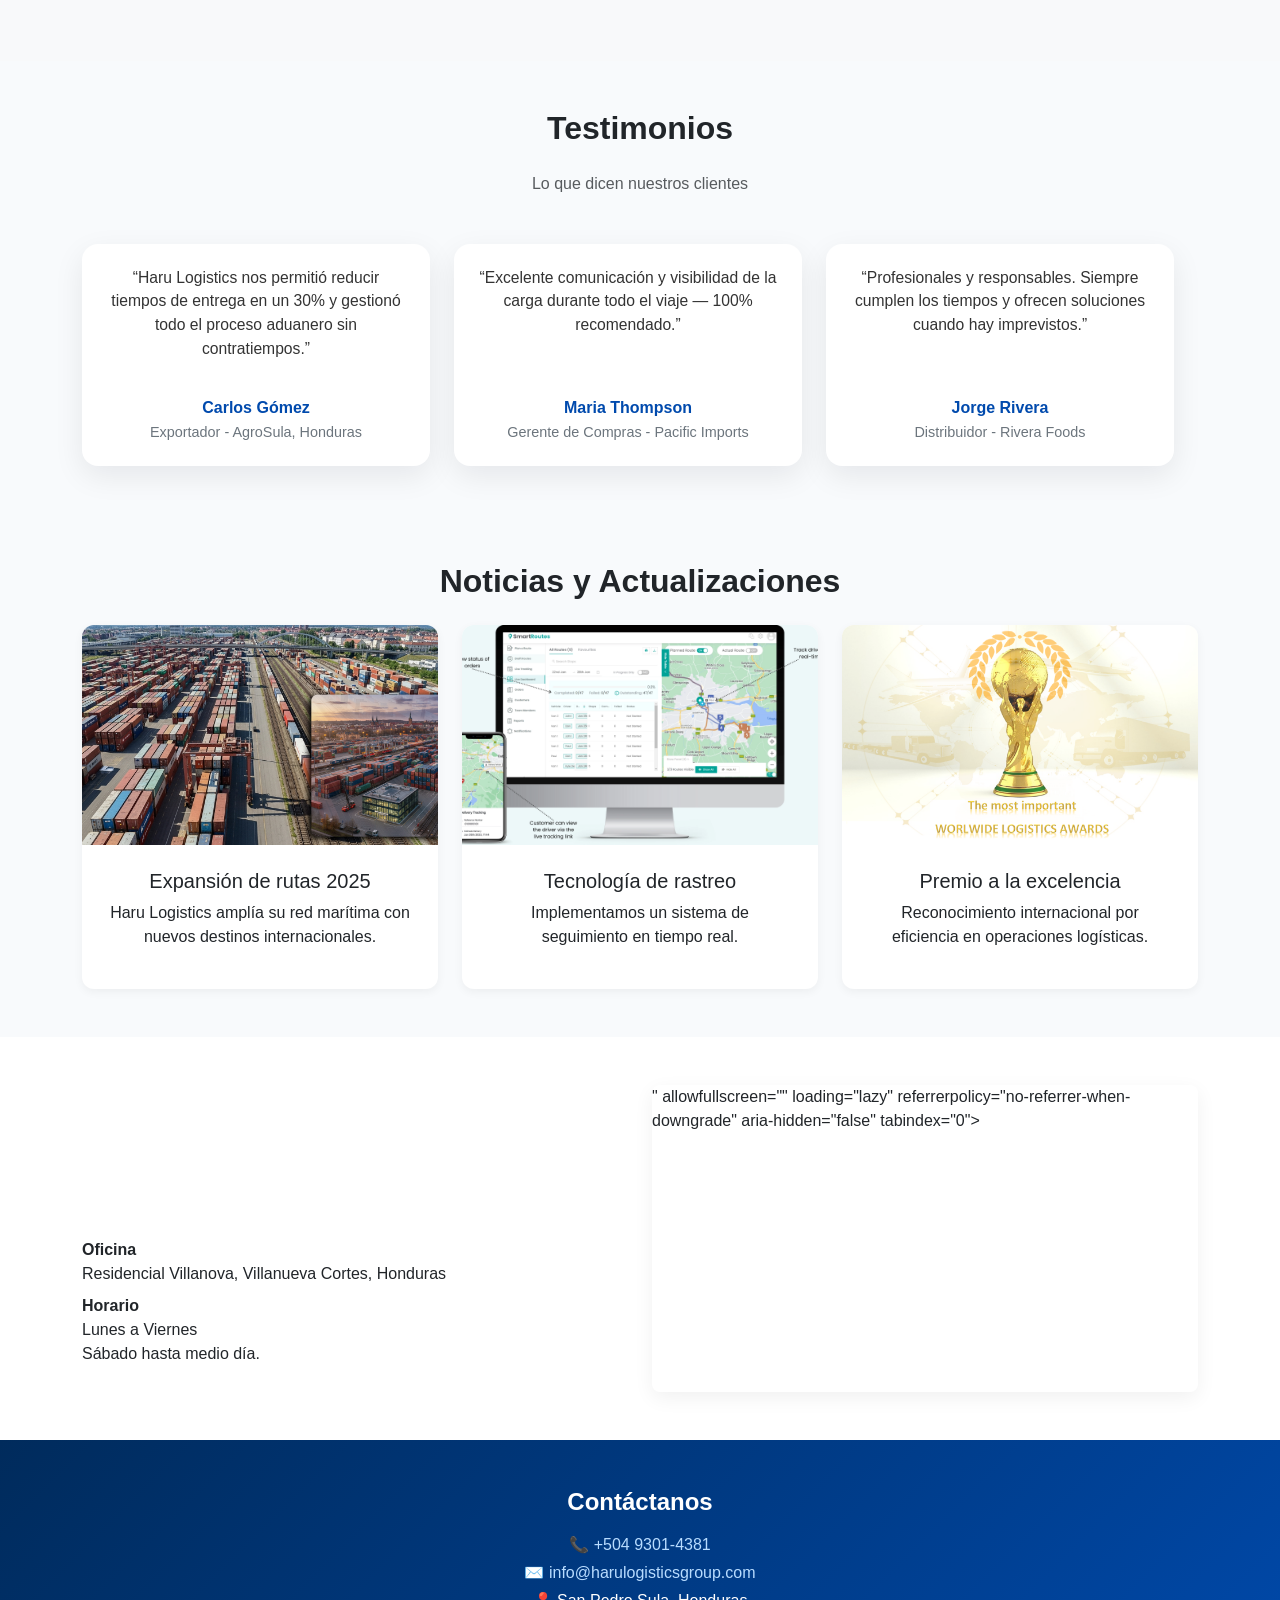
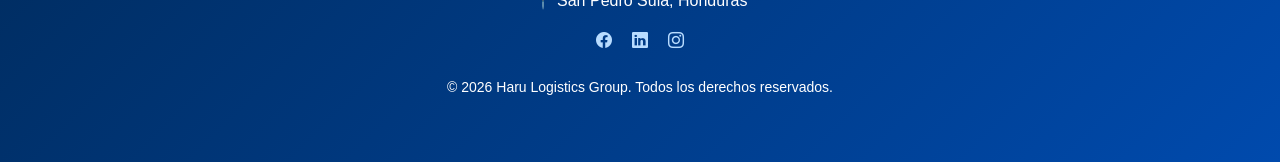
==== commit ddf65c98: "done" ====
--- a/index.html
+++ b/index.html
@@ -999,4 +999,4 @@
   </script>
 </body>
 
-</html>+</html>
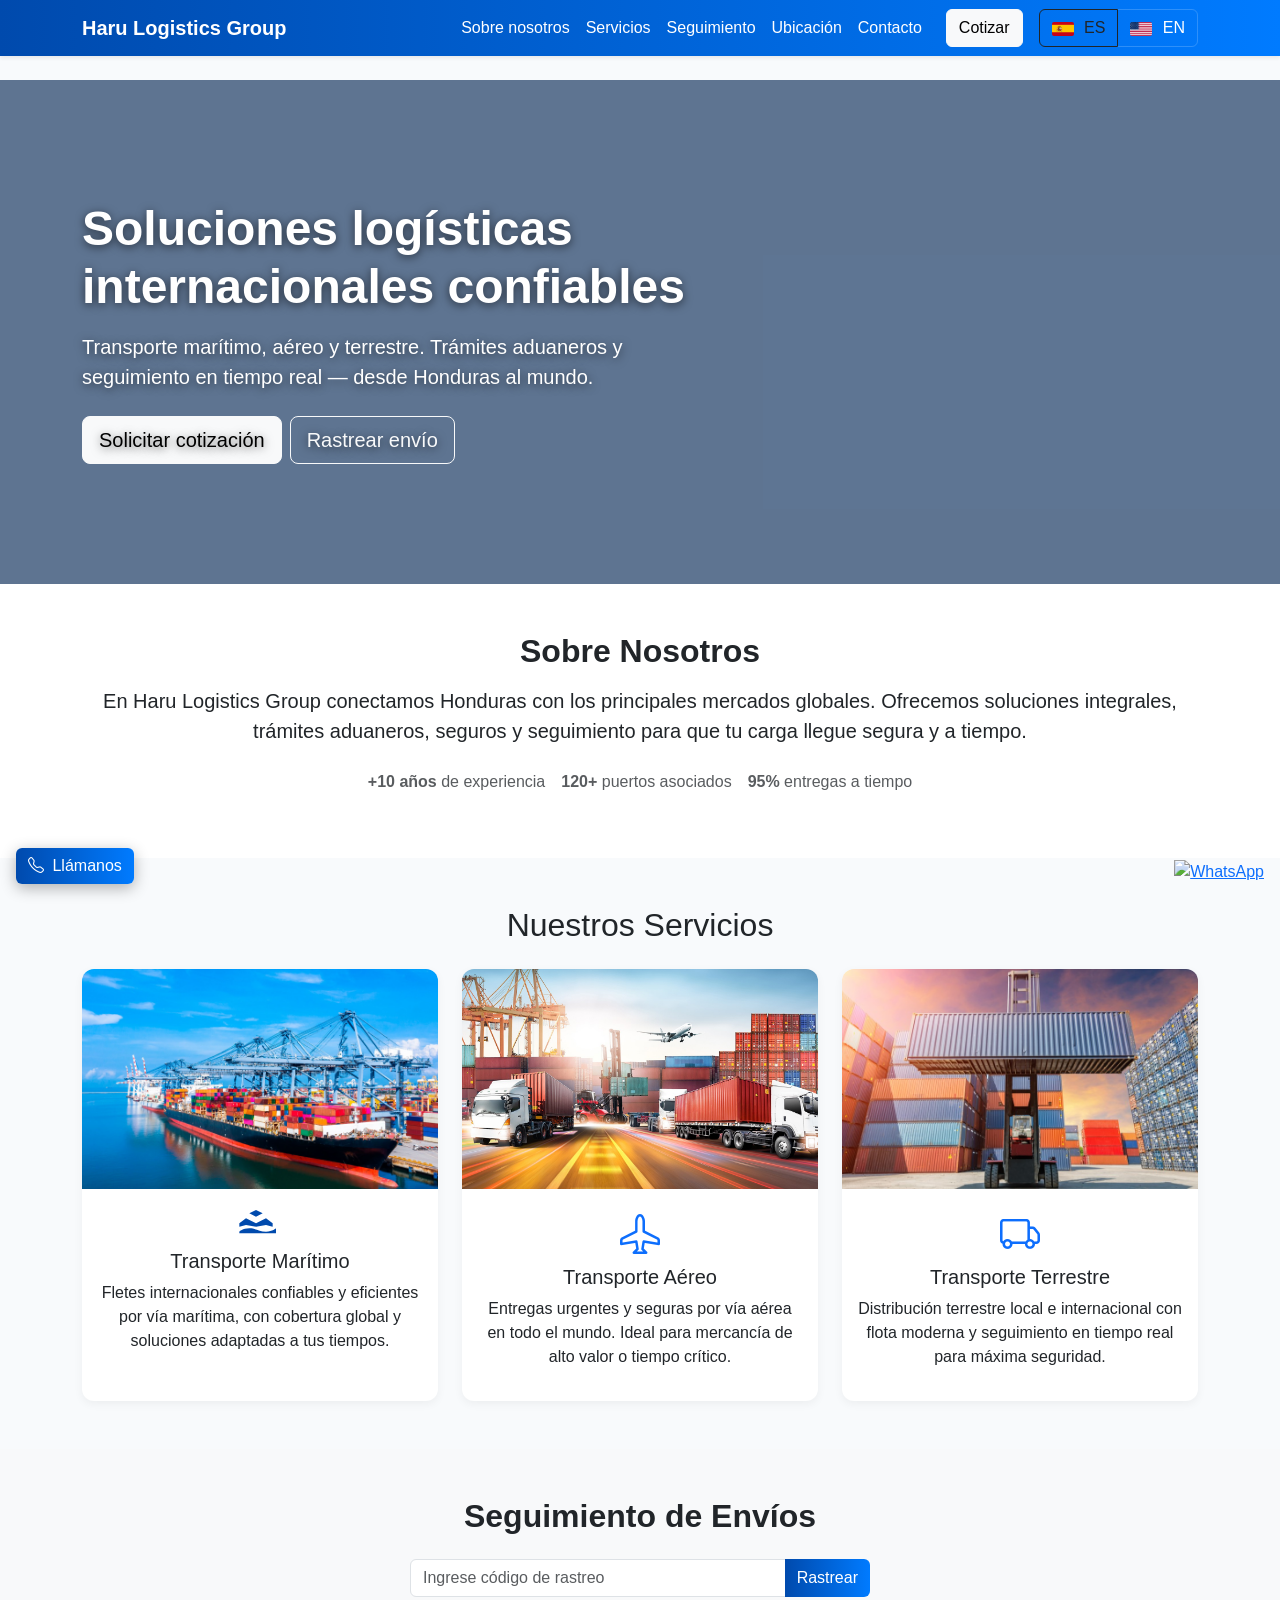
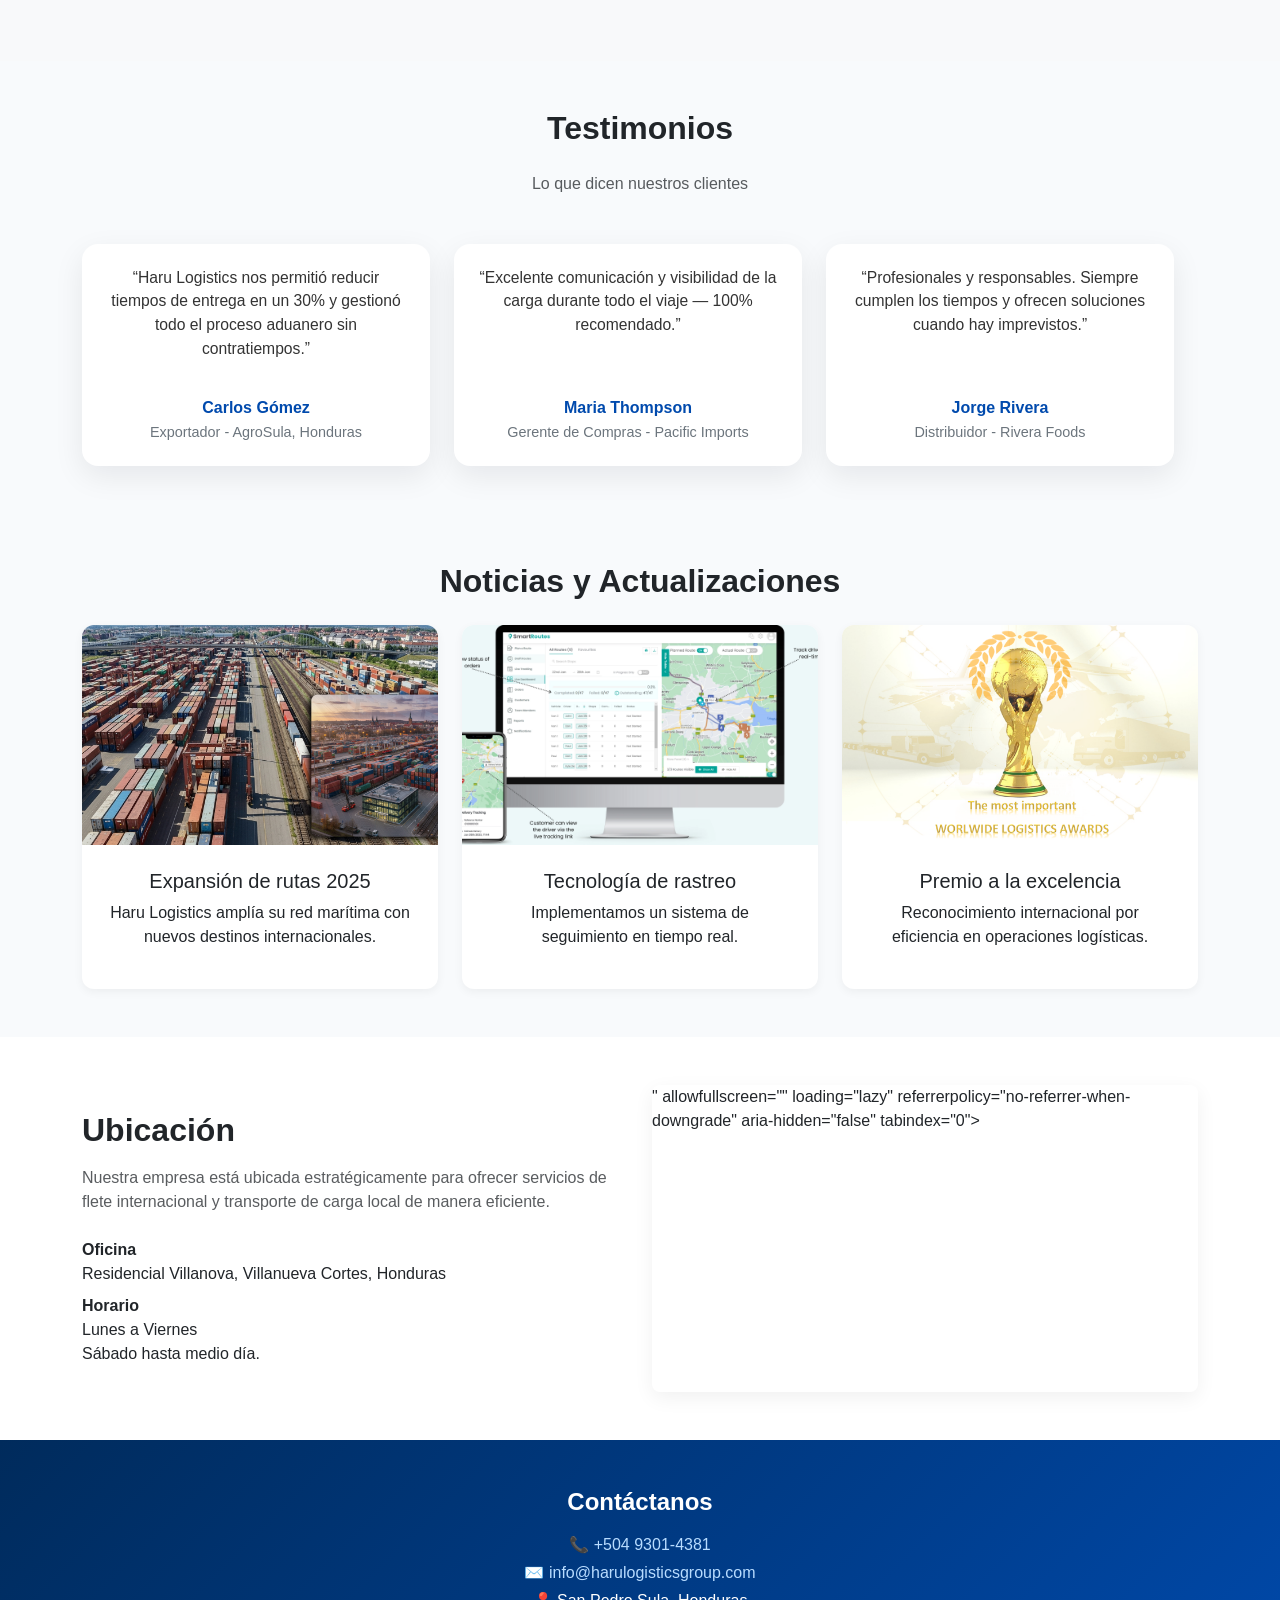
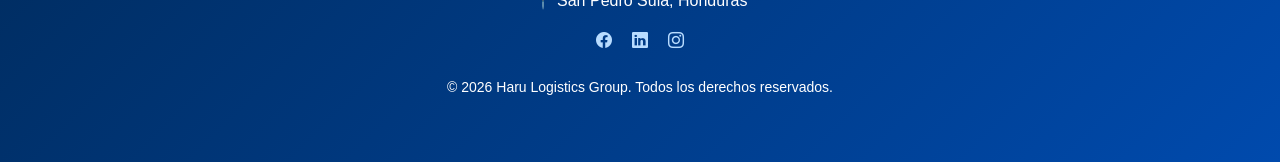
==== commit a30d0b95: "ready" ====
--- a/index.html
+++ b/index.html
@@ -999,4 +999,4 @@
   </script>
 </body>
 
-</html>
+</html>
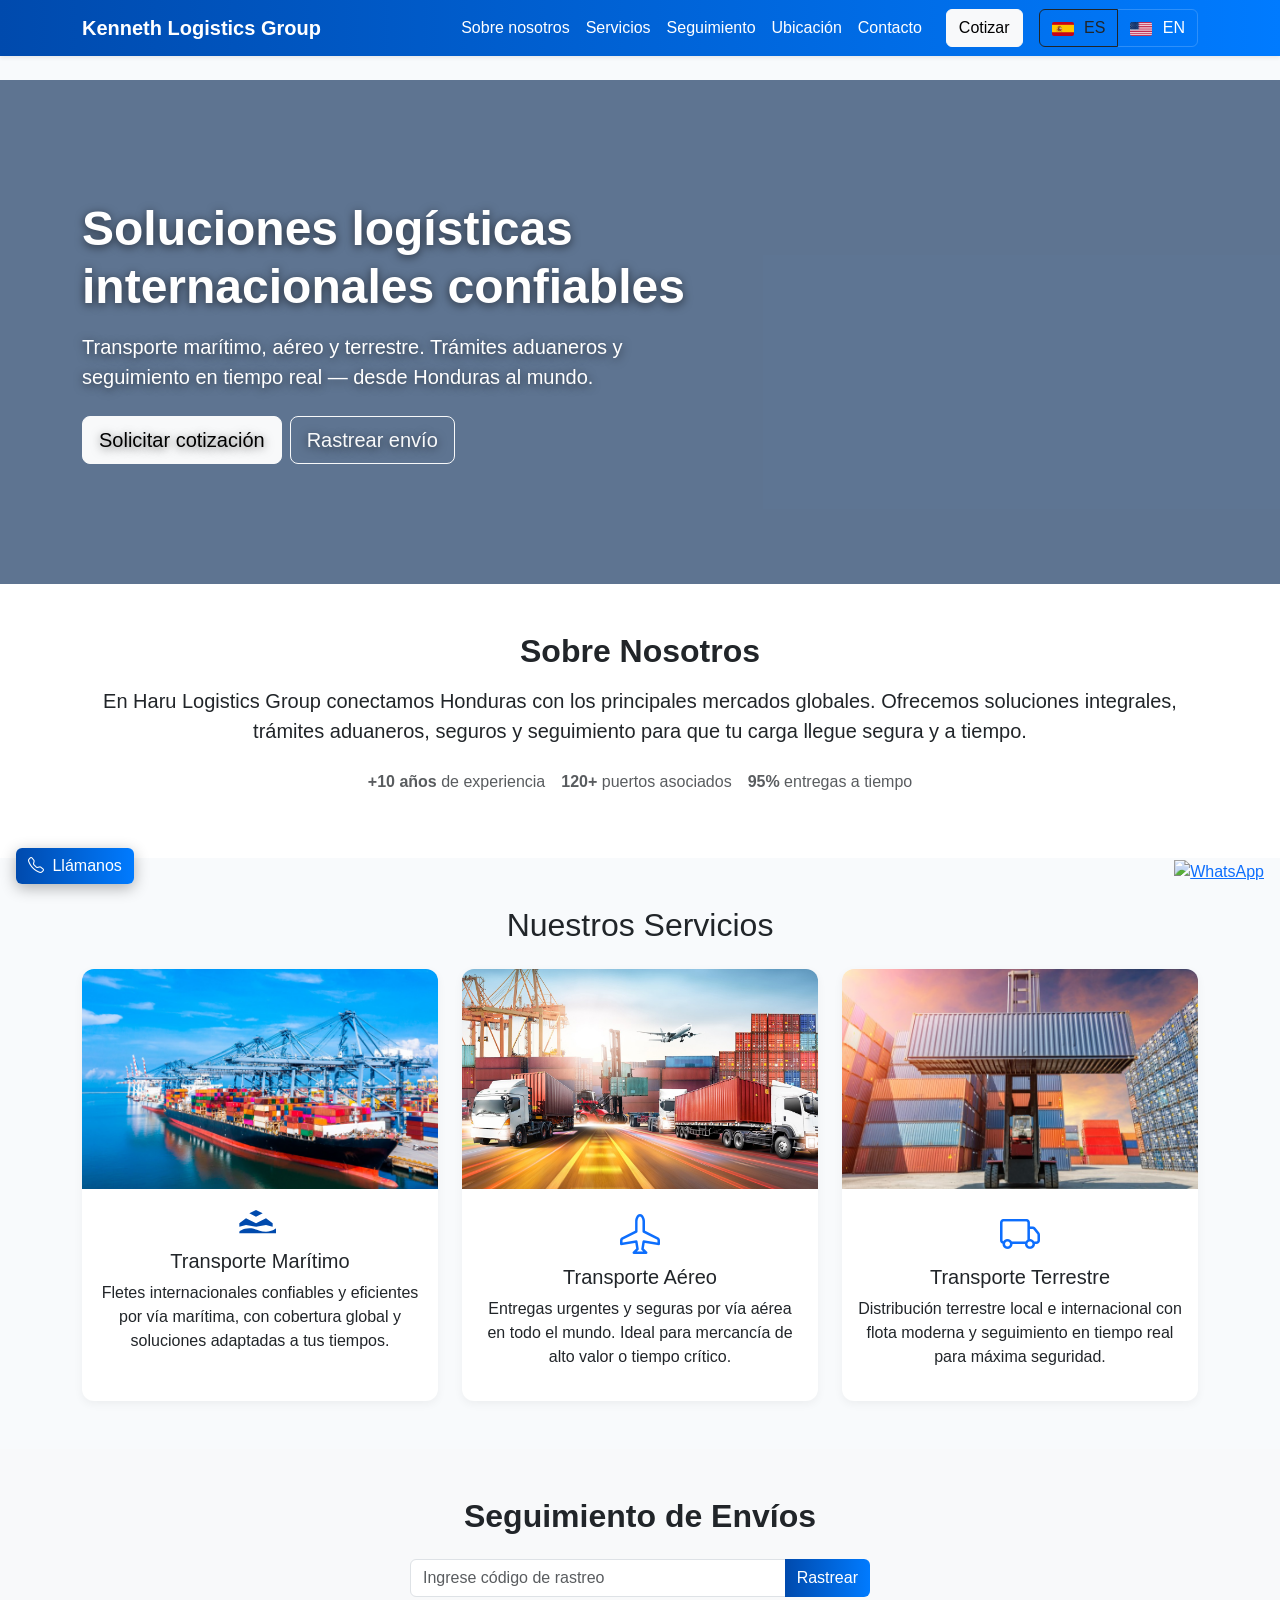
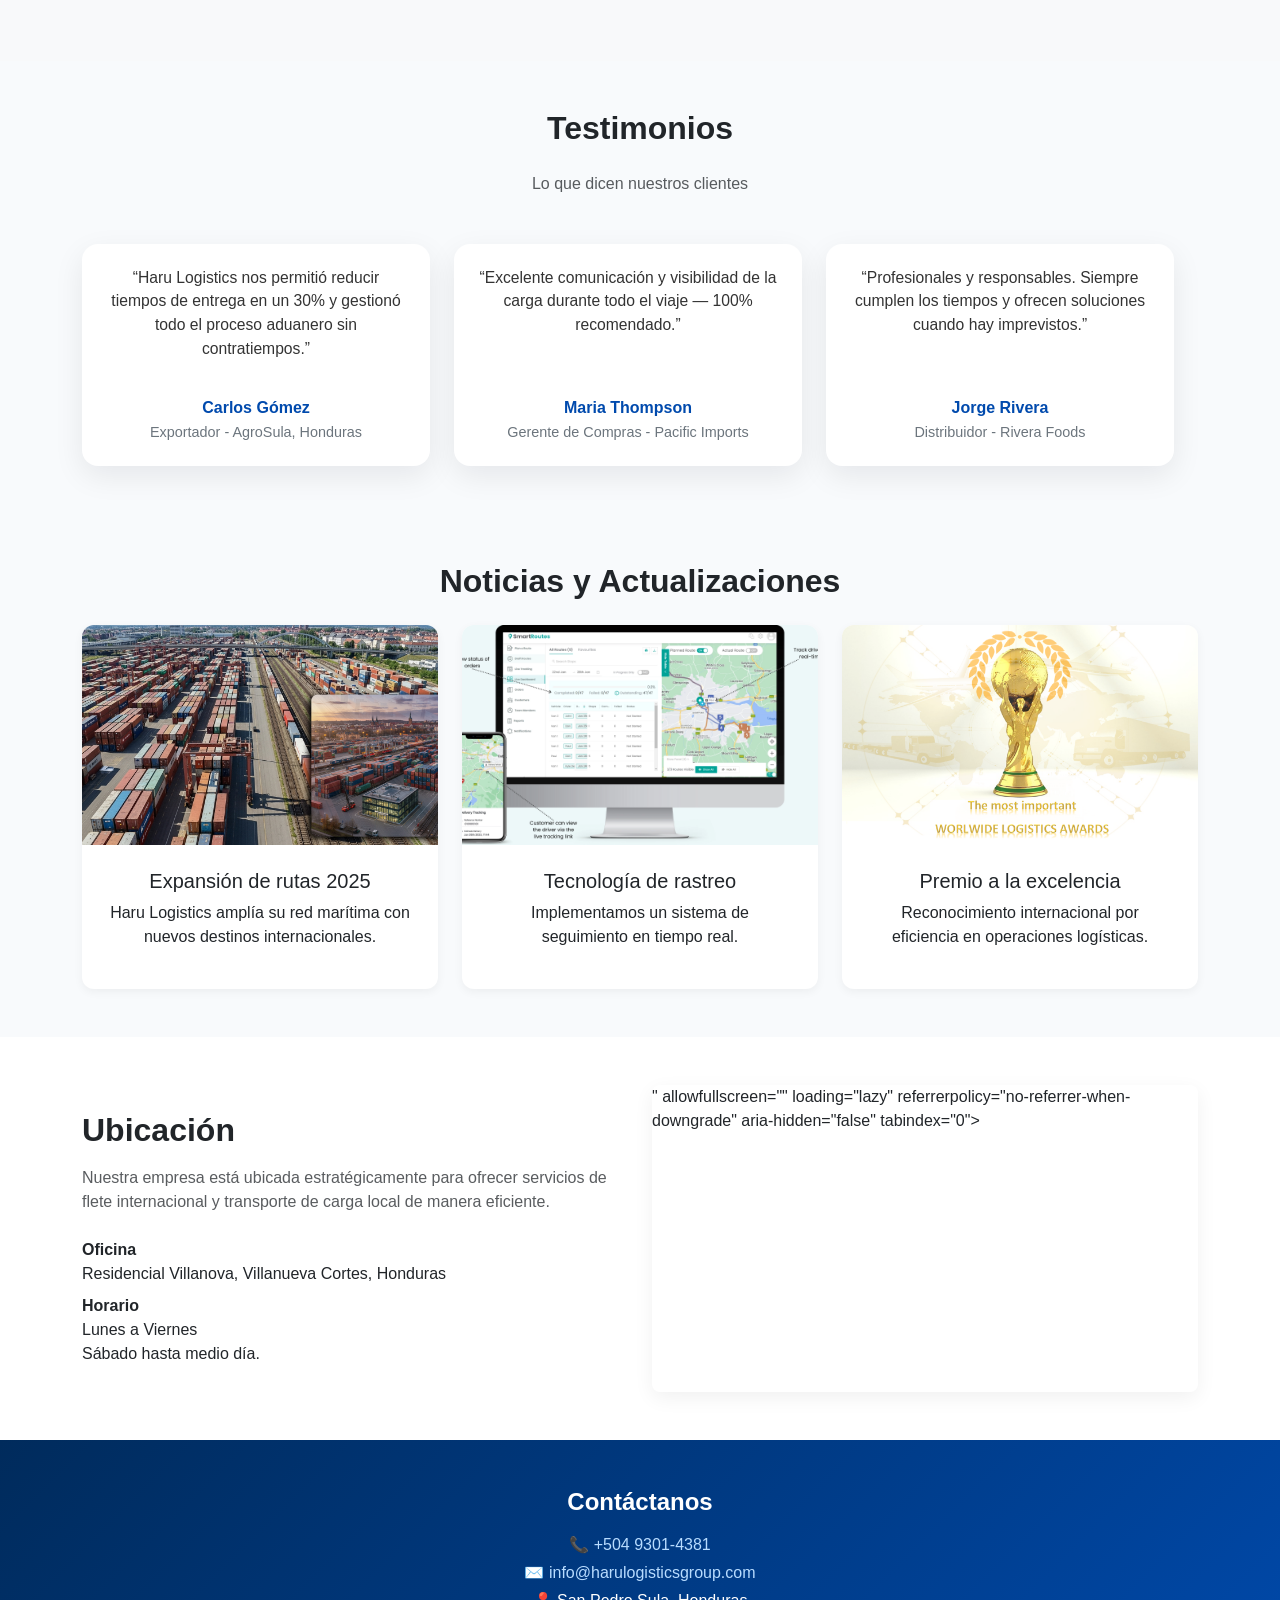
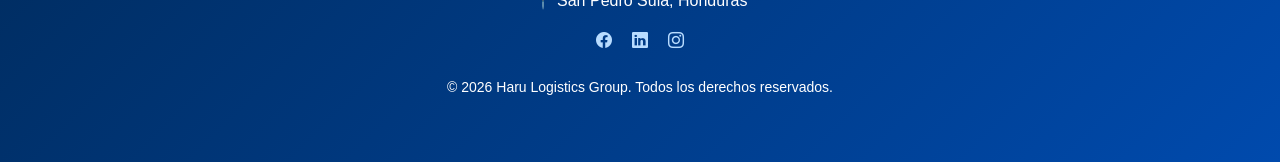
==== commit abae5025: "added my name" ====
--- a/index.html
+++ b/index.html
@@ -347,7 +347,7 @@
     <div class="container">
       <a class="navbar-brand fw-bold d-flex align-items-center" href="#inicio">
         <!-- Primary icon element (Bootstrap Icon). If it fails, JS will replace with inline SVG -->
-        Haru Logistics Group
+        Kenneth Logistics Group
       </a>
       <button class="navbar-toggler bg-light" type="button" data-bs-toggle="collapse" data-bs-target="#navMain"
         aria-controls="navMain" aria-expanded="false" aria-label="Toggle navigation">
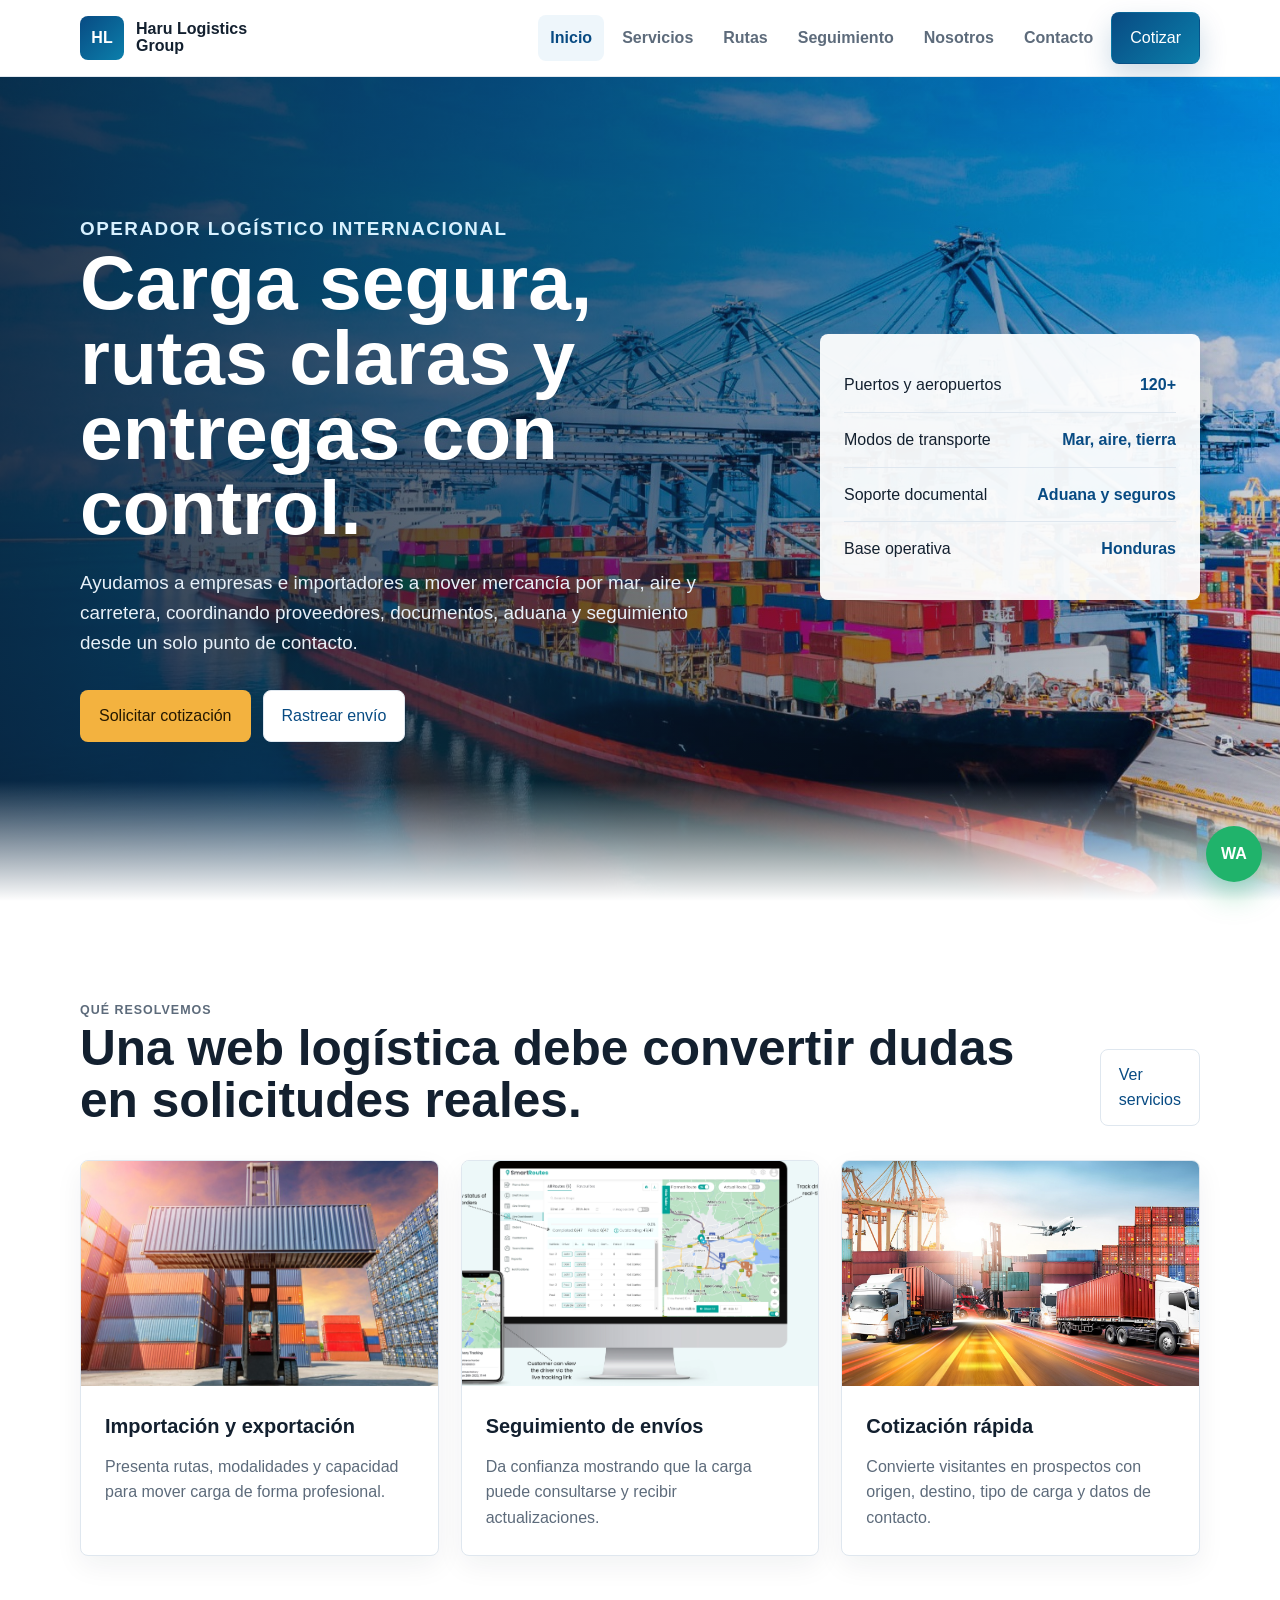
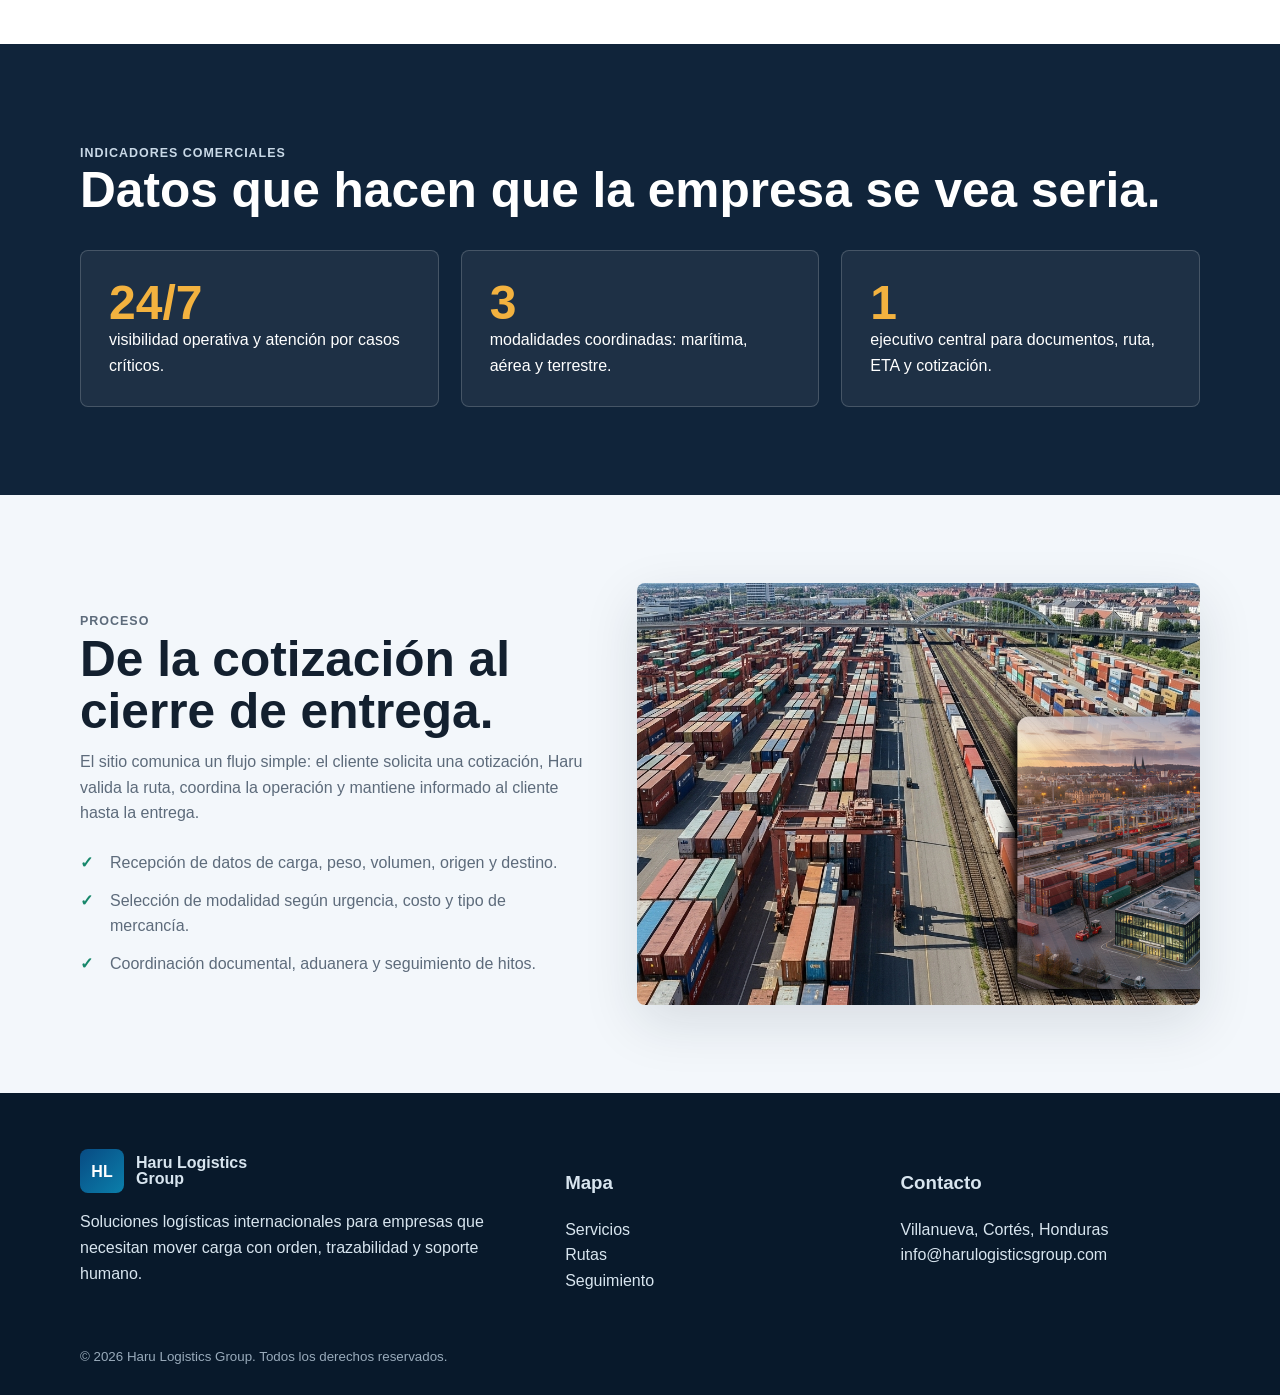
==== commit bd7192da: "done" ====
--- a/index.html
+++ b/index.html
@@ -1,1002 +1,137 @@
 <!doctype html>
 <html lang="es">
+<head>
+  <meta charset="utf-8">
+  <meta name="viewport" content="width=device-width, initial-scale=1">
+  <title>Haru Logistics Group | Logística internacional desde Honduras</title>
+  <meta name="description" content="Haru Logistics Group coordina transporte marítimo, aéreo y terrestre, gestión aduanera, seguimiento y cotizaciones para carga internacional desde Honduras.">
+  <link rel="stylesheet" href="assets/css/styles.css">
+</head>
+<body>
+  <header class="site-header">
+    <nav class="nav container" aria-label="Navegación principal">
+      <a class="brand" href="index.html"><span class="brand-mark">HL</span><span>Haru Logistics Group</span></a>
+      <button class="nav-toggle" type="button" aria-label="Abrir menú" aria-expanded="false">☰</button>
+      <div class="nav-menu">
+        <a class="nav-link active" href="index.html">Inicio</a>
+        <a class="nav-link" href="servicios.html">Servicios</a>
+        <a class="nav-link" href="rutas.html">Rutas</a>
+        <a class="nav-link" href="seguimiento.html">Seguimiento</a>
+        <a class="nav-link" href="nosotros.html">Nosotros</a>
+        <a class="nav-link" href="contacto.html">Contacto</a>
+        <a class="btn btn-primary" href="contacto.html#cotizar">Cotizar</a>
+      </div>
+    </nav>
+  </header>
 
-<head>
-  <meta charset="utf-8" />
-  <meta name="viewport" content="width=device-width, initial-scale=1" />
-  <title>Haru Logistics Group - Fletes Internacionales Confiables</title>
-  <meta name="description"
-    content="Haru Logistics Group ofrece soluciones logísticas internacionales confiables: transporte marítimo, aéreo y terrestre desde Honduras al mundo. Cotiza tu envío hoy.">
-  <meta name="keywords"
-    content="logística, fletes internacionales, transporte marítimo, transporte aéreo, transporte terrestre, Honduras, Haru Logistics">
-  <!-- Open Graph -->
-  <meta property="og:title" content="Haru Logistics Group - Fletes Internacionales Confiables" />
-  <meta property="og:description"
-    content="Transporte marítimo, aéreo y terrestre desde Honduras al mundo. Servicios confiables y seguimiento en tiempo real." />
-  <meta property="og:type" content="website" />
-  <meta property="og:locale" content="es_HN" />
-  <meta name="author" content="Haru Logistics Group" />
-
-  <!-- Favicon -->
-  <link rel="icon" href="./images/favicon.png" type="image/png">
-
-  <!-- Canonical -->
-  <link rel="canonical" href="https://www.harulogisticsgroup.com/">
-
-  <!-- Bootstrap CSS -->
-  <link href="https://cdn.jsdelivr.net/npm/bootstrap@5.3.2/dist/css/bootstrap.min.css" rel="stylesheet" />
-
-  <!-- Bootstrap Icons (version >=1.11.0 required for bi-ship) -->
-  <link rel="stylesheet" href="https://cdn.jsdelivr.net/npm/bootstrap-icons@1.11.3/font/bootstrap-icons.min.css">
-
-  <style>
-    :root {
-      --brand-1: #004aad;
-      --brand-2: #007bff;
-      --accent: #00a3ff;
-      --bg: #f8fafc;
-      --text: #212529;
-    }
-
-    body {
-      font-family: "Segoe UI", Roboto, "Helvetica Neue", Arial, sans-serif;
-      padding-top: 80px;
-      background: var(--bg);
-      color: var(--text);
-      scroll-behavior: smooth;
-    }
-
-    /* NAVBAR */
-    .navbar {
-      background: linear-gradient(90deg, var(--brand-1), var(--brand-2));
-    }
-
-    .navbar .nav-link,
-    .navbar-brand {
-      color: #fff !important;
-    }
-
-    .navbar .nav-link:hover {
-      text-decoration: underline;
-    }
-
-    .lang-switch {
-      color: #fff;
-      border: 1px solid rgba(255, 255, 255, 0.18);
-      background: transparent;
-    }
-
-    /* HERO */
-    .hero {
-      position: relative;
-      color: #fff;
-      padding: 6.5rem 0;
-      overflow: hidden;
-      text-shadow: 0 2px 10px rgba(0, 0, 0, 0.6);
-      min-height: 56vh;
-      display: flex;
-      align-items: center;
-    }
-
-    .hero video.background-video {
-      position: absolute;
-      top: 50%;
-      left: 50%;
-      width: 120%;
-      height: auto;
-      transform: translate(-50%, -50%);
-      object-fit: cover;
-      z-index: 0;
-    }
-
-    .hero .overlay {
-      position: absolute;
-      inset: 0;
-      background: rgba(0, 35, 82, 0.62);
-      z-index: 1;
-    }
-
-    .hero .container {
-      position: relative;
-      z-index: 2;
-    }
-
-    /* BUTTONS */
-    .btn-primary {
-      background: linear-gradient(90deg, var(--brand-1), var(--brand-2));
-      border: none;
-      transition: transform 0.3s ease, box-shadow 0.3s ease;
-    }
-
-    .btn-primary:hover {
-      transform: translateY(-3px);
-      box-shadow: 0 4px 15px rgba(0, 0, 0, 0.25);
-    }
-
-    /* SERVICE CARDS */
-    .service-card {
-      border: none;
-      border-radius: .75rem;
-      background: #fff;
-      box-shadow: 0 3px 10px rgba(0, 0, 0, 0.05);
-      transition: all 0.4s ease;
-    }
-
-    .service-card:hover {
-      transform: translateY(-6px) scale(1.02);
-      box-shadow: 0 8px 20px rgba(0, 0, 0, 0.1);
-    }
-
-    .service-card img {
-      border-radius: .75rem .75rem 0 0;
-      height: 220px;
-      object-fit: cover;
-      width: 100%;
-    }
-
-    /* ensure service icon above subtitle and consistent size */
-    .service-icon {
-      font-size: 2.6rem;
-      color: var(--brand-1);
-      display: block;
-      margin-bottom: .6rem;
-    }
-
-    /* fallback inline-svg icon sizing */
-    .svg-icon {
-      width: 1.9rem;
-      height: 1.9rem;
-      vertical-align: -0.15rem;
-      margin-right: .5rem;
-      fill: currentColor;
-      color: #004aad;
-    }
-
-    /* TESTIMONIALS */
-    .testimonial-card {
-      border-radius: 1rem;
-      box-shadow: 0 10px 30px rgba(2, 6, 23, 0.08);
-      padding: 1.4rem;
-      background: #fff;
-      transition: transform .35s ease, box-shadow .35s ease;
-      display: flex;
-      flex-direction: column;
-      justify-content: space-between;
-    }
-
-    .testimonial-card:hover {
-      transform: translateY(-10px);
-      box-shadow: 0 18px 40px rgba(2, 6, 23, 0.12);
-    }
-
-    .testimonial-quote {
-      font-size: 0.98rem;
-      line-height: 1.5;
-      color: #333;
-    }
-
-    /* CENTER testimonial author and role */
-    .testimonial-meta {
-      margin-top: .9rem;
-      text-align: center;
-    }
-
-    .testimonial-author {
-      font-weight: 600;
-      color: var(--brand-1);
-      display: block;
-      margin-top: .35rem;
-    }
-
-    .testimonial-role {
-      font-size: .9rem;
-      color: #6c757d;
-      display: block;
-      margin-top: .15rem;
-    }
-
-    /* center the flag in testimonial meta */
-    .testimonial-meta .flag {
-      display: inline-block;
-      margin-bottom: .45rem;
-    }
-
-    /* FOOTER */
-    footer {
-      background: linear-gradient(135deg, #002b5c, var(--brand-1));
-      color: #fff;
-    }
-
-    footer a {
-      color: #b8dcff;
-      text-decoration: none;
-    }
-
-    footer a:hover {
-      text-decoration: underline;
-    }
-
-    /* FLOATING */
-    .floating-whatsapp {
-      position: fixed;
-      right: 1rem;
-      bottom: 1rem;
-      z-index: 1050;
-      transition: transform 0.3s ease;
-    }
-
-    .floating-whatsapp:hover {
-      transform: scale(1.06);
-    }
-
-    .floating-cta {
-      position: fixed;
-      left: 1rem;
-      bottom: 1rem;
-      z-index: 1040;
-      background: linear-gradient(90deg, var(--brand-1), var(--brand-2));
-      border: none;
-      box-shadow: 0 4px 15px rgba(0, 0, 0, 0.3);
-      animation: pulse 2s infinite;
-      color: #fff;
-    }
-
-    @keyframes pulse {
-      0% {
-        box-shadow: 0 0 0 0 rgba(0, 123, 255, 0.5);
-      }
-
-      70% {
-        box-shadow: 0 0 0 12px rgba(0, 123, 255, 0);
-      }
-
-      100% {
-        box-shadow: 0 0 0 0 rgba(0, 123, 255, 0);
-      }
-    }
-
-    /* MODAL */
-    .modal-content {
-      border-radius: 1rem;
-      box-shadow: 0 6px 30px rgba(0, 0, 0, 0.15);
-      animation: fadeInUp 0.5s ease;
-    }
-
-    @keyframes fadeInUp {
-      from {
-        opacity: 0;
-        transform: translateY(40px);
-      }
-
-      to {
-        opacity: 1;
-        transform: translateY(0);
-      }
-    }
-
-    /* ANIMATIONS */
-    .fade-up {
-      opacity: 0;
-      transform: translateY(30px);
-      transition: all 0.8s ease;
-    }
-
-    .fade-up.show {
-      opacity: 1;
-      transform: translateY(0);
-    }
-
-    /* Responsive tweaks */
-    @media (max-width: 768px) {
-      .hero video.background-video {
-        width: 160%;
-      }
-
-      .service-card img {
-        height: 180px;
-      }
-    }
-
-    /* small helpers */
-    .flag {
-      width: 22px;
-      height: 14px;
-      object-fit: cover;
-      margin-right: 6px;
-      border-radius: 2px;
-      vertical-align: middle;
-    }
-
-    .sr-only {
-      position: absolute;
-      width: 1px;
-      height: 1px;
-      padding: 0;
-      margin: -1px;
-      overflow: hidden;
-      clip: rect(0, 0, 0, 0);
-      white-space: nowrap;
-      border: 0;
-    }
-
-    /* Ubicación map responsive helper */
-    .map-responsive {
-      overflow: hidden;
-      padding-bottom: 56.25%;
-      position: relative;
-      height: 0;
-      border-radius: .5rem;
-      box-shadow: 0 6px 20px rgba(0, 0, 0, 0.06);
-    }
-
-    .map-responsive iframe {
-      left: 0;
-      top: 0;
-      height: 100%;
-      width: 100%;
-      position: absolute;
-      border: 0;
-      border-radius: .5rem;
-    }
-  </style>
-</head>
-
-<body>
-  <!-- NAVBAR -->
-  <nav class="navbar navbar-expand-lg fixed-top shadow-sm" role="navigation" aria-label="Main navigation">
-    <div class="container">
-      <a class="navbar-brand fw-bold d-flex align-items-center" href="#inicio">
-        <!-- Primary icon element (Bootstrap Icon). If it fails, JS will replace with inline SVG -->
-        Kenneth Logistics Group
-      </a>
-      <button class="navbar-toggler bg-light" type="button" data-bs-toggle="collapse" data-bs-target="#navMain"
-        aria-controls="navMain" aria-expanded="false" aria-label="Toggle navigation">
-        <span class="navbar-toggler-icon"></span>
-      </button>
-
-      <div class="collapse navbar-collapse" id="navMain">
-        <ul class="navbar-nav ms-auto me-3">
-          <li class="nav-item"><a class="nav-link" href="#about" data-i18n="nav.about">Sobre nosotros</a></li>
-          <li class="nav-item"><a class="nav-link" href="#servicios" data-i18n="nav.services">Servicios</a></li>
-          <li class="nav-item"><a class="nav-link" href="#tracking" data-i18n="nav.tracking">Seguimiento</a></li>
-          <li class="nav-item"><a class="nav-link" href="#ubicacion" data-i18n="nav.location">Ubicación</a></li>
-          <li class="nav-item"><a class="nav-link" href="#contact" data-i18n="nav.contact">Contacto</a></li>
-        </ul>
-
-        <div class="d-flex align-items-center">
-          <a class="btn btn-light me-3" href="#quoteModal" data-bs-toggle="modal" data-i18n="cta.quote">Cotizar</a>
-
-          <!-- Language switcher top-right -->
-          <div class="btn-group" role="group" aria-label="Language switch">
-            <button id="langEs" class="btn lang-switch active" data-lang="es" aria-pressed="true">
-              <img src="./images/spain_flag.png" alt="" class="flag"> ES
-            </button>
-            <button id="langEn" class="btn lang-switch" data-lang="en" aria-pressed="false">
-              <img src="./images/flag_usa.jpg" alt="" class="flag"> EN
-            </button>
+  <main>
+    <section class="hero" style="--hero-image: url('../../images/image2.jpg')">
+      <div class="container hero-grid">
+        <div>
+          <p class="eyebrow">Operador logístico internacional</p>
+          <h1>Carga segura, rutas claras y entregas con control.</h1>
+          <p>Ayudamos a empresas e importadores a mover mercancía por mar, aire y carretera, coordinando proveedores, documentos, aduana y seguimiento desde un solo punto de contacto.</p>
+          <div class="hero-actions">
+            <a class="btn btn-accent" href="contacto.html#cotizar">Solicitar cotización</a>
+            <a class="btn btn-secondary" href="seguimiento.html">Rastrear envío</a>
           </div>
         </div>
+        <aside class="hero-panel" aria-label="Resumen operativo">
+          <div class="status-row"><span>Puertos y aeropuertos</span><strong>120+</strong></div>
+          <div class="status-row"><span>Modos de transporte</span><strong>Mar, aire, tierra</strong></div>
+          <div class="status-row"><span>Soporte documental</span><strong>Aduana y seguros</strong></div>
+          <div class="status-row"><span>Base operativa</span><strong>Honduras</strong></div>
+        </aside>
+      </div>
+    </section>
+
+    <section class="section">
+      <div class="container">
+        <div class="section-head">
+          <div>
+            <p class="eyebrow">Qué resolvemos</p>
+            <h2>Una web logística debe convertir dudas en solicitudes reales.</h2>
+          </div>
+          <a class="btn btn-secondary" href="servicios.html">Ver servicios</a>
+        </div>
+        <div class="grid-3">
+          <article class="card">
+            <img src="images/image1.jpg" alt="Contenedores en patio logístico">
+            <div class="card-body">
+              <h3>Importación y exportación</h3>
+              <p>Presenta rutas, modalidades y capacidad para mover carga de forma profesional.</p>
+            </div>
+          </article>
+          <article class="card">
+            <img src="images/image5.webp" alt="Panel de seguimiento de entregas">
+            <div class="card-body">
+              <h3>Seguimiento de envíos</h3>
+              <p>Da confianza mostrando que la carga puede consultarse y recibir actualizaciones.</p>
+            </div>
+          </article>
+          <article class="card">
+            <img src="images/image3.jpg" alt="Camiones, avión y contenedores">
+            <div class="card-body">
+              <h3>Cotización rápida</h3>
+              <p>Convierte visitantes en prospectos con origen, destino, tipo de carga y datos de contacto.</p>
+            </div>
+          </article>
+        </div>
+      </div>
+    </section>
+
+    <section class="section section-dark">
+      <div class="container">
+        <div class="section-head">
+          <div>
+            <p class="eyebrow">Indicadores comerciales</p>
+            <h2>Datos que hacen que la empresa se vea seria.</h2>
+          </div>
+        </div>
+        <div class="grid-3">
+          <div class="metric"><strong>24/7</strong><span>visibilidad operativa y atención por casos críticos.</span></div>
+          <div class="metric"><strong>3</strong><span>modalidades coordinadas: marítima, aérea y terrestre.</span></div>
+          <div class="metric"><strong>1</strong><span>ejecutivo central para documentos, ruta, ETA y cotización.</span></div>
+        </div>
+      </div>
+    </section>
+
+    <section class="section section-soft">
+      <div class="container split">
+        <div>
+          <p class="eyebrow">Proceso</p>
+          <h2>De la cotización al cierre de entrega.</h2>
+          <p>El sitio comunica un flujo simple: el cliente solicita una cotización, Haru valida la ruta, coordina la operación y mantiene informado al cliente hasta la entrega.</p>
+          <ul class="list-check">
+            <li>Recepción de datos de carga, peso, volumen, origen y destino.</li>
+            <li>Selección de modalidad según urgencia, costo y tipo de mercancía.</li>
+            <li>Coordinación documental, aduanera y seguimiento de hitos.</li>
+          </ul>
+        </div>
+        <img class="split-image" src="images/image6.png" alt="Terminal logística con contenedores">
+      </div>
+    </section>
+  </main>
+
+  <footer class="footer">
+    <div class="container footer-grid">
+      <div>
+        <a class="brand" href="index.html"><span class="brand-mark">HL</span><span>Haru Logistics Group</span></a>
+        <p>Soluciones logísticas internacionales para empresas que necesitan mover carga con orden, trazabilidad y soporte humano.</p>
+      </div>
+      <div>
+        <h3>Mapa</h3>
+        <p><a href="servicios.html">Servicios</a><br><a href="rutas.html">Rutas</a><br><a href="seguimiento.html">Seguimiento</a></p>
+      </div>
+      <div>
+        <h3>Contacto</h3>
+        <p>Villanueva, Cortés, Honduras<br><a href="mailto:info@harulogisticsgroup.com">info@harulogisticsgroup.com</a></p>
       </div>
     </div>
-  </nav>
-
-  <!-- HERO -->
-  <header id="inicio" class="hero text-center text-lg-start" role="banner">
-    <!-- Background video; replace source with your own hosted video if needed -->
-    <video class="background-video" autoplay muted loop playsinline
-      poster="https://images.unsplash.com/photo-1578575437130-527eed3abbec?auto=format&fit=crop&w=1920&q=80"
-      aria-hidden="true">
-      <!-- NOTE: some free video CDN links can break; host your own for production -->
-      <source src="https://cdn.pixabay.com/vimeo/825448990/logistics-container-port-33164050.webm" type="video/webm" />
-    </video>
-    <div class="overlay"></div>
-    <div class="container position-relative">
-      <div class="row align-items-center">
-        <div class="col-lg-7 text-center text-lg-start">
-          <h1 class="display-5 fw-bold mb-3 fade-up" data-i18n="hero.title">Soluciones logísticas internacionales
-            confiables</h1>
-          <p class="lead mb-4 fade-up" data-i18n="hero.lead">Transporte marítimo, aéreo y terrestre. Trámites aduaneros
-            y
-            seguimiento en tiempo real — desde Honduras al mundo.</p>
-          <div class="d-flex flex-column flex-sm-row gap-2 fade-up">
-            <a class="btn btn-light btn-lg" href="#quoteModal" data-bs-toggle="modal" data-i18n="hero.quote">Solicitar
-              cotización</a>
-            <a class="btn btn-outline-light btn-lg" href="#tracking" data-i18n="hero.track">Rastrear envío</a>
-          </div>
-        </div>
-      </div>
-    </div>
-  </header>
-
-  <!-- ABOUT -->
-  <section id="about" class="py-5 bg-white">
-    <div class="container text-center">
-      <h2 class="fw-bold mb-3 fade-up" data-i18n="about.title">Sobre Nosotros</h2>
-      <p class="lead mb-4 fade-up" data-i18n="about.lead">
-        En Haru Logistics Group conectamos Honduras con los principales mercados globales. Ofrecemos soluciones
-        integrales, trámites aduaneros, seguros y seguimiento para que tu carga llegue segura y a tiempo.
-      </p>
-      <div class="row justify-content-center">
-        <div class="col-md-8">
-          <ul class="list-unstyled d-flex flex-column flex-md-row justify-content-center gap-3">
-            <li class="text-muted"><strong data-i18n="about.experience">+10 años</strong> <span
-                data-i18n="about.experienceLabel">de experiencia</span></li>
-            <li class="text-muted"><strong data-i18n="about.network">120+</strong> <span
-                data-i18n="about.networkLabel">puertos asociados</span></li>
-            <li class="text-muted"><strong data-i18n="about.onTime">95%</strong> <span
-                data-i18n="about.onTimeLabel">entregas a tiempo</span></li>
-          </ul>
-        </div>
-      </div>
-    </div>
-  </section>
-
-  <!-- SERVICES -->
-  <section id="servicios" class="py-5">
-    <div class="container text-center">
-      <h2 class="mb-4" data-i18n="services.title">Nuestros Servicios</h2>
-
-      <!-- ✅ Equal height cards with images -->
-      <div class="row g-4 align-items-stretch">
-        <div class="col-md-4 d-flex">
-          <div class="card service-card h-100 w-100">
-            <img src="./images/image2.jpg" alt="Transporte Marítimo">
-            <div class="card-body">
-              <i class="bi bi-ship fs-1 mb-3 text-primary"></i>
-              <h5 data-i18n="services.maritime">Transporte Marítimo</h5>
-              <p data-i18n="services.maritimeDesc">Fletes internacionales confiables y eficientes por vía marítima, con
-                cobertura global y soluciones adaptadas a tus tiempos.</p>
-            </div>
-          </div>
-        </div>
-
-        <div class="col-md-4 d-flex">
-          <div class="card service-card h-100 w-100">
-            <img src="./images/image3.jpg" alt="Transporte Aéreo">
-            <div class="card-body">
-              <i class="bi bi-airplane fs-1 mb-3 text-primary"></i>
-              <h5 data-i18n="services.air">Transporte Aéreo</h5>
-              <p data-i18n="services.airDesc">Entregas urgentes y seguras por vía aérea en todo el mundo. Ideal para
-                mercancía de alto valor o tiempo crítico.</p>
-            </div>
-          </div>
-        </div>
-
-        <div class="col-md-4 d-flex">
-          <div class="card service-card h-100 w-100">
-            <img src="./images/image1.jpg" alt="Transporte Terrestre">
-            <div class="card-body">
-              <i class="bi bi-truck fs-1 mb-3 text-primary"></i>
-              <h5 data-i18n="services.road">Transporte Terrestre</h5>
-              <p data-i18n="services.roadDesc">Distribución terrestre local e internacional con flota moderna y
-                seguimiento en tiempo real para máxima seguridad.</p>
-            </div>
-          </div>
-        </div>
-      </div>
-    </div>
-  </section>
-
-  <!-- TRACKING -->
-  <section id="tracking" class="py-5 bg-light">
-    <div class="container text-center">
-      <h2 class="fw-bold mb-4 fade-up" data-i18n="tracking.title">Seguimiento de Envíos</h2>
-      <form id="trackForm" class="fade-up" aria-label="Tracking form">
-        <div class="input-group mb-3 mx-auto" style="max-width: 460px;">
-          <input type="text" id="trackingCode" class="form-control" placeholder="Ingrese código de rastreo" required
-            aria-label="Tracking code">
-          <button class="btn btn-primary" type="submit" data-i18n="tracking.button">Rastrear</button>
-        </div>
-      </form>
-      <p id="trackResult" class="text-muted mt-3" style="display:none;" aria-live="polite"></p>
-    </div>
-  </section>
-
-  <!-- TESTIMONIALS -->
-  <section id="testimonials" class="py-5">
-    <div class="container text-center">
-      <h2 class="fw-bold mb-4 fade-up" data-i18n="testimonials.title">Testimonios</h2>
-      <p class="mb-4 text-muted fade-up" data-i18n="testimonials.lead">Lo que dicen nuestros clientes</p>
-
-      <div class="row g-4">
-        <!-- Testimonial cards generated from JS content for bilingual support -->
-        <div id="testimonialGrid" class="row g-4"></div>
-      </div>
-    </div>
-  </section>
-
-  <!-- BLOG -->
-  <section id="blog" class="py-5">
-    <div class="container text-center">
-      <h2 class="fw-bold mb-4 fade-up" data-i18n="blog.title">Noticias y Actualizaciones</h2>
-      <div class="row g-4">
-        <div class="col-md-4 fade-up">
-          <div class="service-card">
-            <img src="./images/image6.png" loading="lazy" alt="Expansión de rutas" />
-            <div class="p-4">
-              <h5 data-i18n="blog.item1.title">Expansión de rutas 2025</h5>
-              <p data-i18n="blog.item1.desc">Haru Logistics amplía su red marítima con nuevos destinos
-                internacionales.</p>
-            </div>
-          </div>
-        </div>
-        <div class="col-md-4 fade-up">
-          <div class="service-card">
-            <img src="./images/image5.webp" loading="lazy" alt="Tecnología de rastreo" />
-            <div class="p-4">
-              <h5 data-i18n="blog.item2.title">Tecnología de rastreo</h5>
-              <p data-i18n="blog.item2.desc">Implementamos un sistema de seguimiento en tiempo real.</p>
-            </div>
-          </div>
-        </div>
-        <div class="col-md-4 fade-up">
-          <div class="service-card">
-            <img src="./images/image4.png" loading="lazy" alt="Premio a la excelencia" />
-            <div class="p-4">
-              <h5 data-i18n="blog.item3.title">Premio a la excelencia</h5>
-              <p data-i18n="blog.item3.desc">Reconocimiento internacional por eficiencia en operaciones
-                logísticas.</p>
-            </div>
-          </div>
-        </div>
-      </div>
-    </div>
-  </section>
-
-  <!-- NEW: UBICACIÓN / LOCATION (added before footer) -->
-  <section id="ubicacion" class="py-5 bg-white">
-    <div class="container">
-      <div class="row align-items-center">
-        <div class="col-lg-6">
-          <h2 class="fw-bold mb-3 fade-up" data-i18n="location.title">Ubicación</h2>
-          <p class="text-muted mb-4 fade-up" data-i18n="location.lead">Nuestra empresa está ubicada estratégicamente
-            para ofrecer
-            servicios de flete internacional y transporte de carga local de manera eficiente.</p>
-
-          <p class="mb-2"><strong data-i18n="location.officeLabel">Oficina</strong><br>
-            <span data-i18n="location.office">Residencial Villanova, Villanueva Cortes, Honduras</span>
-          </p>
-
-          <p class="mb-0"><strong data-i18n="location.hoursLabel">Horario</strong><br>
-            <span data-i18n="location.hours">Lunes a Viernes<br>Sábado hasta medio día.</span>
-          </p>
-        </div>
-
-        <div class="col-lg-6 mt-4 mt-lg-0">
-          <div class="map-responsive">
-            <!-- Embedded Google Map updated from your provided link -->
-            <iframe
-              src="https://www.google.com/maps/embed?pb=!1m14!1m8!1m3!1d61564.60683889537!2d-87.985301!3d15.333756!3m2!1i1024!2i768!4f13.1!3m3!1m2!1s0x8f6668eed89d2b75%3A0x1b9c5a1e59c6d72!2sResidencial%20Villa%20Nova!5e0!3m2!1sen!2shn!4v1761455428371!5m2!1sen!2shn"></iframe>"
-            allowfullscreen="" loading="lazy" referrerpolicy="no-referrer-when-downgrade" aria-hidden="false"
-            tabindex="0"></iframe>
-          </div>
-        </div>
-      </div>
-    </div>
-  </section>
-
-  <!-- CONTACT / FOOTER -->
-  <footer id="contact" class="py-5 text-center">
-    <div class="container">
-      <h4 class="fw-bold mb-3" data-i18n="footer.contactTitle">Contáctanos</h4>
-      <p class="mb-1">📞 <a href="tel:+50493014381">+504 9301-4381</a></p>
-      <p class="mb-1">✉️ <a href="mailto:info@harulogisticsgroup.com">info@harulogisticsgroup.com</a></p>
-      <p class="mb-1" data-i18n="footer.address">📍 San Pedro Sula, Honduras</p>
-
-      <div class="mt-3">
-        <a href="#" class="me-3" aria-label="Facebook"><i class="bi bi-facebook"></i></a>
-        <a href="#" class="me-3" aria-label="LinkedIn"><i class="bi bi-linkedin"></i></a>
-        <a href="#" aria-label="Instagram"><i class="bi bi-instagram"></i></a>
-      </div>
-
-      <p class="mt-4 small">© <span id="currentYear"></span> Haru Logistics Group. <span data-i18n="footer.rights">Todos
-          los derechos reservados.</span></p>
-    </div>
+    <div class="container"><small>© 2026 Haru Logistics Group. Todos los derechos reservados.</small></div>
   </footer>
 
-  <!-- FLOATING BUTTONS -->
-  <a class="floating-whatsapp" href="https://wa.me/50493014381" target="_blank" aria-label="WhatsApp">
-    <img src="https://upload.wikimedia.org/wikipedia/commons/6/6b/WhatsApp.svg" alt="WhatsApp"
-      style="width:56px;height:56px">
-  </a>
-  <a href="tel:+50493014381" class="btn btn-primary floating-cta"><i class="bi bi-telephone me-1"
-      aria-hidden="true"></i>
-    <span data-i18n="cta.call">Llámanos</span></a>
-
-  <!-- MODAL: QUOTE -->
-  <div class="modal fade" id="quoteModal" tabindex="-1" aria-hidden="true">
-    <div class="modal-dialog modal-lg">
-      <div class="modal-content p-4">
-        <h5 class="modal-title mb-3 fw-bold" data-i18n="modal.title">Solicitar cotización</h5>
-        <form action="https://formspree.io/f/mblznzyy" method="POST" id="quoteForm">
-          <div class="row g-3">
-            <div class="col-md-6">
-              <input type="text" name="nombre" class="form-control" placeholder="Nombre / Empresa" required
-                aria-label="Nombre">
-            </div>
-            <div class="col-md-6">
-              <input type="email" name="email" class="form-control" placeholder="Email" required aria-label="Email">
-            </div>
-            <div class="col-md-6">
-              <input type="text" name="origen" class="form-control" placeholder="Origen (ciudad/país)" required
-                aria-label="Origen">
-            </div>
-            <div class="col-md-6">
-              <input type="text" name="destino" class="form-control" placeholder="Destino (ciudad/país)" required
-                aria-label="Destino">
-            </div>
-            <div class="col-md-4">
-              <select name="tipo" class="form-select" required aria-label="Tipo de flete">
-                <option value="">Tipo de Flete</option>
-                <option value="Flete Marítimo">Flete Marítimo</option>
-                <option value="Flete Aéreo">Flete Aéreo</option>
-                <option value="Flete Terrestre">Flete Terrestre</option>
-              </select>
-            </div>
-            <div class="col-md-4">
-              <input type="text" name="peso" class="form-control" placeholder="Peso (kg) / Volumen (m³)"
-                aria-label="Peso">
-            </div>
-            <div class="col-md-4">
-              <input type="date" name="fecha" class="form-control" aria-label="Fecha">
-            </div>
-            <div class="col-12">
-              <textarea name="detalles" class="form-control" rows="3" placeholder="Detalles del envío" required
-                aria-label="Detalles"></textarea>
-            </div>
-          </div>
-          <div class="mt-4 d-flex justify-content-end gap-2 align-items-center">
-            <div class="spinner-border text-primary" role="status" id="spinner" style="display:none;"></div>
-            <button type="button" class="btn btn-secondary" data-bs-dismiss="modal"
-              data-i18n="modal.close">Cerrar</button>
-            <button type="submit" class="btn btn-primary" data-i18n="modal.send">Enviar solicitud</button>
-          </div>
-        </form>
-        <div id="formSuccess" class="alert alert-success mt-3 d-none" role="status">¡Gracias! Hemos recibido tu
-          solicitud.</div>
-      </div>
-    </div>
-  </div>
-
-  <!-- SCRIPTS -->
-  <script src="https://cdn.jsdelivr.net/npm/bootstrap@5.3.2/dist/js/bootstrap.bundle.min.js" defer></script>
-
-  <script>
-    // -------------------------
-    // I18N content (ES / EN) - added location translations
-    // -------------------------
-    const I18N = {
-      es: {
-        nav: { about: "Sobre nosotros", services: "Servicios", tracking: "Seguimiento", testimonials: "Testimonios", blog: "Noticias", contact: "Contacto", location: "Ubicación" },
-        cta: { quote: "Cotizar", call: "Llámanos" },
-        hero: { title: "Soluciones logísticas internacionales confiables", lead: "Transporte marítimo, aéreo y terrestre. Trámites aduaneros y seguimiento en tiempo real — desde Honduras al mundo.", quote: "Solicitar cotización", track: "Rastrear envío" },
-        about: { title: "Sobre Nosotros", lead: "En Haru Logistics Group conectamos Honduras con los principales mercados globales. Ofrecemos soluciones integrales, trámites aduaneros, seguros y seguimiento para que tu carga llegue segura y a tiempo.", experience: "+10 años", experienceLabel: "de experiencia", network: "120+", networkLabel: "puertos asociados", onTime: "95%", onTimeLabel: "entregas a tiempo" },
-        services: { title: "Nuestros Servicios", maritime: "Transporte Marítimo", maritimeDesc: "Fletes internacionales confiables y eficientes por vía marítima, con cobertura global y soluciones adaptadas a tus tiempos.", air: "Transporte Aéreo", airDesc: "Entregas urgentes y seguras por vía aérea en todo el mundo. Ideal para mercancía de alto valor o tiempo crítico.", road: "Transporte Terrestre", roadDesc: "Distribución terrestre local e internacional con flota moderna y seguimiento en tiempo real para máxima seguridad." },
-        tracking: { title: "Seguimiento de Envíos", button: "Rastrear" },
-        testimonials: {
-          title: "Testimonios",
-          lead: "Lo que dicen nuestros clientes",
-          leave: "Dejar testimonio",
-          examples: [
-            {
-              quote: "Haru Logistics nos permitió reducir tiempos de entrega en un 30% y gestionó todo el proceso aduanero sin contratiempos.",
-              author: "Carlos Gómez",
-              role: "Exportador - AgroSula, Honduras",
-              countryFlag: "https://flagcdn.com/hn.svg"
-            },
-            {
-              quote: "Excelente comunicación y visibilidad de la carga durante todo el viaje — 100% recomendado.",
-              author: "Maria Thompson",
-              role: "Gerente de Compras - Pacific Imports",
-              countryFlag: "https://flagcdn.com/us.svg"
-            },
-            {
-              quote: "Profesionales y responsables. Siempre cumplen los tiempos y ofrecen soluciones cuando hay imprevistos.",
-              author: "Jorge Rivera",
-              role: "Distribuidor - Rivera Foods",
-              countryFlag: "https://flagcdn.com/hn.svg"
-            }
-          ]
-        },
-        blog: {
-          title: "Noticias y Actualizaciones",
-          item1: { title: "Expansión de rutas 2025", desc: "Haru Logistics amplía su red marítima con nuevos destinos internacionales." },
-          item2: { title: "Tecnología de rastreo", desc: "Implementamos un sistema de seguimiento en tiempo real." },
-          item3: { title: "Premio a la excelencia", desc: "Reconocimiento internacional por eficiencia en operaciones logísticas." }
-        },
-        modal: { title: "Solicitar cotización", close: "Cerrar", send: "Enviar solicitud" },
-        footer: { contactTitle: "Contáctanos", address: "📍 San Pedro Sula, Honduras", rights: "Todos los derechos reservados." },
-        location: {
-          title: "Ubicación",
-          lead: "Nuestra empresa está ubicada estratégicamente para ofrecer servicios de flete internacional y transporte de carga local de manera eficiente.",
-          officeLabel: "Oficina",
-          office: "Residencial Villanova, Villanueva Cortes, Honduras",
-          hoursLabel: "Horario",
-          hours: "Lunes a Viernes\nSábado hasta medio día."
-        }
-      },
-      en: {
-        nav: { about: "About", services: "Services", tracking: "Tracking", testimonials: "Testimonials", blog: "News", contact: "Contact", location: "Location" },
-        cta: { quote: "Get a quote", call: "Call us" },
-        hero: { title: "Reliable international logistics solutions", lead: "Sea, air and land transport. Customs procedures and real-time tracking — from Honduras to the world.", quote: "Request a quote", track: "Track shipment" },
-        about: { title: "About Us", lead: "At Haru Logistics Group we connect Honduras with key global markets. We offer end-to-end solutions, customs clearance, insurance and tracking to ensure your cargo arrives safe and on time.", experience: "10+ years", experienceLabel: "of experience", network: "120+", networkLabel: "partner ports", onTime: "95%", onTimeLabel: "on-time deliveries" },
-        services: { title: "Our Services", maritime: "Sea Freight", maritimeDesc: "Secure and efficient shipments to and from international ports, with continuous tracking.", air: "Air Freight", airDesc: "Fast and reliable delivery for urgent global cargo.", road: "Road Transport", roadDesc: "Regional and international distribution with route monitoring and ETA." },
-        tracking: { title: "Shipment Tracking", button: "Track" },
-        testimonials: {
-          title: "Testimonials",
-          lead: "What our clients say",
-          leave: "Leave a testimonial",
-          examples: [
-            {
-              quote: "Haru Logistics helped us reduce delivery times by 30% and handled customs efficiently.",
-              author: "Carlos Gómez",
-              role: "Exporter - AgroSula, Honduras",
-              countryFlag: "https://flagcdn.com/hn.svg"
-            },
-            {
-              quote: "Excellent communication and full visibility during the shipment — 100% recommended.",
-              author: "Maria Thompson",
-              role: "Purchasing Manager - Pacific Imports",
-              countryFlag: "https://flagcdn.com/us.svg"
-            },
-            {
-              quote: "Professional and reliable. They always meet deadlines and provide solutions when issues arise.",
-              author: "Jorge Rivera",
-              role: "Distributor - Rivera Foods",
-              countryFlag: "https://flagcdn.com/hn.svg"
-            }
-          ]
-        },
-        blog: {
-          title: "News & Updates",
-          item1: { title: "Route expansion 2025", desc: "Haru Logistics expands its maritime network with new international destinations." },
-          item2: { title: "Tracking technology", desc: "We implemented a real-time tracking system." },
-          item3: { title: "Excellence award", desc: "International recognition for operational efficiency in logistics." }
-        },
-        modal: { title: "Request a quote", close: "Close", send: "Send request" },
-        footer: { contactTitle: "Contact us", address: "📍 San Pedro Sula, Honduras", rights: "All rights reserved." },
-        location: {
-          title: "Location",
-          lead: "Our company is strategically located to offer international freight and local cargo transport efficiently.",
-          officeLabel: "Office",
-          office: "Residencial Villanova, Villanueva Cortes, Honduras",
-          hoursLabel: "Schedule",
-          hours: "Monday to Friday\nSaturday until midday."
-        }
-      }
-    };
-
-    // -------------------------
-    // Language switcher logic
-    // -------------------------
-    const elementsToTranslate = () => document.querySelectorAll('[data-i18n]');
-    let currentLang = 'es';
-
-    function applyTranslations(lang) {
-      currentLang = lang;
-      localStorage.setItem('haru_lang', lang); // remember preference
-      const dict = I18N[lang];
-
-      // Generic translation for elements with dot notation keys
-      elementsToTranslate().forEach(el => {
-        const key = el.getAttribute('data-i18n');
-        if (!key) return;
-        const parts = key.split('.');
-        let val = dict;
-        for (let p of parts) {
-          if (val && (p in val)) val = val[p];
-          else { val = null; break; }
-        }
-        if (val === null || val === undefined) return;
-        if (el.tagName.toLowerCase() === 'input' || el.tagName.toLowerCase() === 'textarea' || el.tagName.toLowerCase() === 'select') {
-          el.placeholder = val;
-        } else {
-          // Support newlines in translations for <span> or <p>
-          if (typeof val === 'string' && val.includes('\n')) {
-            el.innerHTML = val.split('\n').map(line => escapeHtml(line)).join('<br>');
-          } else {
-            el.textContent = val;
-          }
-        }
-      });
-
-      // Update dynamic testimonial grid
-      renderTestimonials(dict.testimonials.examples);
-
-      // accessibility: update aria-pressed
-      const esBtn = document.getElementById('langEs');
-      const enBtn = document.getElementById('langEn');
-      if (esBtn && enBtn) {
-        esBtn.classList.toggle('active', lang === 'es');
-        enBtn.classList.toggle('active', lang === 'en');
-        esBtn.setAttribute('aria-pressed', lang === 'es');
-        enBtn.setAttribute('aria-pressed', lang === 'en');
-      }
-    }
-
-    document.addEventListener('DOMContentLoaded', () => {
-      // initial translations (use saved preference if exists)
-      const savedLang = localStorage.getItem('haru_lang') || 'es';
-      applyTranslations(savedLang);
-
-      // language buttons
-      const langEsBtn = document.getElementById('langEs');
-      const langEnBtn = document.getElementById('langEn');
-      if (langEsBtn) langEsBtn.addEventListener('click', () => applyTranslations('es'));
-      if (langEnBtn) langEnBtn.addEventListener('click', () => applyTranslations('en'));
-
-      // set current year
-      document.getElementById('currentYear').textContent = new Date().getFullYear();
-
-      // fade-in observer
-      const fadeElems = document.querySelectorAll('.fade-up');
-      const observer = new IntersectionObserver(entries => {
-        entries.forEach(entry => {
-          if (entry.isIntersecting) entry.target.classList.add('show');
-        });
-      }, { threshold: 0.15 });
-      fadeElems.forEach(el => observer.observe(el));
-
-      // Track form behavior
-      document.getElementById('trackForm').addEventListener('submit', e => {
-        e.preventDefault();
-        const code = document.getElementById('trackingCode').value.trim().toUpperCase();
-        const result = document.getElementById('trackResult');
-        if (!code) return;
-        result.style.display = 'block';
-        if (currentLang === 'es') {
-          result.textContent = `El contenedor ${code} se encuentra en tránsito - Última actualización hace 2 horas.`;
-        } else {
-          result.textContent = `Container ${code} is in transit - Last update 2 hours ago.`;
-        }
-      });
-
-      // Quote form submit handler with spinner
-      const quoteForm = document.getElementById('quoteForm');
-      quoteForm.addEventListener('submit', async (e) => {
-        e.preventDefault();
-        const spinner = document.getElementById('spinner');
-        spinner.style.display = 'inline-block';
-        try {
-          const response = await fetch(quoteForm.action, {
-            method: 'POST',
-            body: new FormData(quoteForm),
-            headers: { 'Accept': 'application/json' }
-          });
-          spinner.style.display = 'none';
-          if (response.ok) {
-            document.getElementById('formSuccess').classList.remove('d-none');
-            quoteForm.reset();
-          } else {
-            alert(currentLang === 'es' ? 'Ocurrió un error al enviar el formulario. Intenta nuevamente.' : 'There was an error sending the form. Please try again.');
-          }
-        } catch (err) {
-          spinner.style.display = 'none';
-          alert(currentLang === 'es' ? 'No se pudo conectar con el servidor.' : 'Could not connect to the server.');
-        }
-      });
-
-      // SHIP ICON FALLBACK: detect if Bootstrap Icon rendered; if not, replace with inline SVG
-      (function ensureShipIcon() {
-        try {
-          const test = document.createElement('i');
-          test.className = 'bi bi-ship';
-          test.style.position = 'absolute';
-          test.style.left = '-9999px';
-          document.body.appendChild(test);
-
-          const cs = window.getComputedStyle(test);
-          const fontFamily = cs && cs.fontFamily ? cs.fontFamily.toLowerCase() : '';
-          const rendered = test.offsetWidth > 0 && fontFamily.includes('bootstrap-icons');
-
-          document.body.removeChild(test);
-
-          if (!rendered) {
-            // Replace every element that uses the ship icon with inline SVG fallback
-            const ships = document.querySelectorAll('.bi-ship, .bi.bi-ship');
-            ships.forEach(el => {
-              const svg = document.createElementNS('http://www.w3.org/2000/svg', 'svg');
-              svg.setAttribute('viewBox', '0 0 24 24');
-              svg.setAttribute('aria-hidden', 'true');
-              svg.className.baseVal = 'svg-icon ship-fallback';
-              svg.innerHTML = '<path d="M2 16s2-2 6-2 6 2 10 2 6-2 6-2v3H2v-3zM2 11l4-3 6 3 6-3 4 3v2l-4-1-6 1-6-1-4 1V11zM12 3l4 2-4 2-4-2 4-2z"/>';
-              svg.style.width = window.getComputedStyle(el).fontSize || '1.25rem';
-              svg.style.height = 'auto';
-              svg.style.marginRight = '0.5rem';
-              el.replaceWith(svg);
-            });
-
-            const serviceShips = Array.from(document.querySelectorAll('.service-card i.bi-ship, .service-icon.bi-ship')).filter(Boolean);
-            serviceShips.forEach(si => {
-              const svg = document.createElementNS('http://www.w3.org/2000/svg', 'svg');
-              svg.setAttribute('viewBox', '0 0 24 24');
-              svg.setAttribute('aria-hidden', 'true');
-              svg.className.baseVal = 'svg-icon ship-fallback display-5';
-              svg.innerHTML = '<path d="M2 16s2-2 6-2 6 2 10 2 6-2 6-2v3H2v-3zM2 11l4-3 6 3 6-3 4 3v2l-4-1-6 1-6-1-4 1V11zM12 3l4 2-4 2-4-2 4-2z"/>';
-              si.replaceWith(svg);
-            });
-          }
-        } catch (err) {
-          console.error('Icon fallback check failed:', err);
-        }
-      })();
-    });
-
-    // -------------------------
-    // Testimonial rendering
-    // -------------------------
-    function renderTestimonials(items) {
-      const grid = document.getElementById('testimonialGrid');
-      grid.innerHTML = '';
-      items.forEach((t, idx) => {
-        const col = document.createElement('div');
-        col.className = 'col-md-4 fade-up';
-        const html = `
-          <div class="testimonial-card h-100" role="article" aria-label="Testimonial">
-            <p class="testimonial-quote">“${escapeHtml(t.quote)}”</p>
-            <div class="testimonial-meta">
-              <img src="${t.countryFlag || 'https://flagcdn.com/hn.svg'}" alt="" class="flag" onerror="this.style.display='none'">
-              <div class="testimonial-author">${escapeHtml(t.author)}</div>
-              <div class="testimonial-role">${escapeHtml(t.role)}</div>
-            </div>
-          </div>
-        `;
-        col.innerHTML = html;
-        grid.appendChild(col);
-      });
-
-      // observe new fade elements
-      const fadeElems = document.querySelectorAll('.fade-up');
-      const observer = new IntersectionObserver(entries => {
-        entries.forEach(entry => {
-          if (entry.isIntersecting) entry.target.classList.add('show');
-        });
-      }, { threshold: 0.15 });
-      fadeElems.forEach(el => observer.observe(el));
-    }
-
-    // small helper to prevent XSS in inserted strings (for safety)
-    function escapeHtml(str) {
-      if (!str) return '';
-      return str.replaceAll('&', '&amp;').replaceAll('<', '&lt;').replaceAll('>', '&gt;').replaceAll('"', '&quot;').replaceAll("'", '&#39;');
-    }
-
-    const translations = {
-      es: {
-        "services.title": "Nuestros Servicios",
-        "services.maritime.title": "Transporte Marítimo",
-        "services.maritime.desc": "Ofrecemos soluciones de transporte marítimo confiables para cargas internacionales.",
-        "services.air.title": "Transporte Aéreo",
-        "services.air.desc": "Envíe sus mercancías por vía aérea de manera rápida y segura.",
-        "services.land.title": "Transporte Terrestre",
-        "services.land.desc": "Coordinamos el transporte terrestre nacional e internacional con total eficiencia."
-      },
-      en: {
-        "services.title": "Our Services",
-        "services.maritime.title": "Maritime Transport",
-        "services.maritime.desc": "We provide reliable maritime transport solutions for international cargo.",
-        "services.air.title": "Air Transport",
-        "services.air.desc": "Send your goods quickly and safely by air.",
-        "services.land.title": "Land Transport",
-        "services.land.desc": "We coordinate domestic and international ground transportation efficiently."
-      }
-    };
-
-    function changeLanguage(lang) {
-      document.querySelectorAll("[data-i18n]").forEach(el => {
-        const key = el.getAttribute("data-i18n");
-        if (translations[lang] && translations[lang][key]) {
-          el.textContent = translations[lang][key];
-        }
-      });
-      localStorage.setItem("lang", lang);
-    }
-
-    document.getElementById("lang-es").addEventListener("click", () => changeLanguage("es"));
-    document.getElementById("lang-en").addEventListener("click", () => changeLanguage("en"));
-
-
-  </script>
+  <a class="whatsapp" href="https://wa.me/50499803341" aria-label="Contactar por WhatsApp">WA</a>
+  <script src="assets/js/main.js"></script>
 </body>
-
-</html>+</html>
--- a/assets/css/styles.css
+++ b/assets/css/styles.css
@@ -0,0 +1,668 @@
+:root {
+  --ink: #13202f;
+  --muted: #5d6b7b;
+  --line: #dfe7ef;
+  --paper: #ffffff;
+  --soft: #f3f7fb;
+  --brand: #084b83;
+  --brand-2: #0b7fab;
+  --accent: #f3b23f;
+  --green: #16876a;
+  --shadow: 0 18px 55px rgba(19, 32, 47, 0.12);
+}
+
+* {
+  box-sizing: border-box;
+}
+
+html {
+  scroll-behavior: smooth;
+}
+
+body {
+  margin: 0;
+  font-family: Inter, "Segoe UI", Roboto, Arial, sans-serif;
+  color: var(--ink);
+  background: var(--paper);
+  line-height: 1.6;
+  overflow-x: hidden;
+}
+
+img {
+  max-width: 100%;
+  display: block;
+}
+
+a {
+  color: inherit;
+}
+
+.container {
+  width: min(1120px, calc(100% - 40px));
+  margin: 0 auto;
+}
+
+.site-header {
+  position: sticky;
+  top: 0;
+  z-index: 20;
+  background: rgba(255, 255, 255, 0.95);
+  border-bottom: 1px solid rgba(223, 231, 239, 0.9);
+  backdrop-filter: blur(14px);
+}
+
+.nav {
+  min-height: 76px;
+  display: flex;
+  align-items: center;
+  justify-content: space-between;
+  gap: 24px;
+}
+
+.brand {
+  text-decoration: none;
+  display: flex;
+  align-items: center;
+  gap: 12px;
+  font-weight: 800;
+  letter-spacing: 0;
+}
+
+.brand-mark {
+  width: 44px;
+  height: 44px;
+  border-radius: 8px;
+  display: grid;
+  place-items: center;
+  color: #fff;
+  background: linear-gradient(135deg, var(--brand), var(--brand-2));
+  font-weight: 900;
+}
+
+.brand span:last-child {
+  display: block;
+  max-width: 150px;
+  line-height: 1.05;
+}
+
+.nav-toggle {
+  display: none;
+  border: 1px solid var(--line);
+  background: #fff;
+  width: 44px;
+  height: 44px;
+  border-radius: 8px;
+  font-size: 1.35rem;
+}
+
+.nav-menu {
+  display: flex;
+  align-items: center;
+  gap: 6px;
+}
+
+.nav-link {
+  color: var(--muted);
+  text-decoration: none;
+  font-weight: 700;
+  padding: 10px 12px;
+  border-radius: 8px;
+}
+
+.nav-link:hover,
+.nav-link.active {
+  color: var(--brand);
+  background: #eef6fb;
+}
+
+.btn {
+  display: inline-flex;
+  align-items: center;
+  justify-content: center;
+  min-height: 46px;
+  padding: 12px 18px;
+  border-radius: 8px;
+  border: 1px solid transparent;
+  text-decoration: none;
+  font-weight: 800;
+  cursor: pointer;
+  font: inherit;
+}
+
+.btn-primary {
+  color: #fff;
+  background: linear-gradient(135deg, var(--brand), var(--brand-2));
+  box-shadow: 0 12px 28px rgba(8, 75, 131, 0.2);
+}
+
+.btn-secondary {
+  color: var(--brand);
+  background: #fff;
+  border-color: var(--line);
+}
+
+.btn-accent {
+  color: #241800;
+  background: var(--accent);
+}
+
+.hero {
+  position: relative;
+  min-height: calc(100vh - 76px);
+  display: flex;
+  align-items: center;
+  overflow: hidden;
+  isolation: isolate;
+  color: #fff;
+}
+
+.hero::before {
+  content: "";
+  position: absolute;
+  inset: 0;
+  background:
+    linear-gradient(90deg, rgba(9, 27, 48, 0.86), rgba(9, 27, 48, 0.58), rgba(9, 27, 48, 0.18)),
+    var(--hero-image) center / cover no-repeat;
+  z-index: -2;
+}
+
+.hero::after {
+  content: "";
+  position: absolute;
+  inset: auto 0 0;
+  height: 120px;
+  background: linear-gradient(0deg, rgba(255, 255, 255, 1), rgba(255, 255, 255, 0));
+  z-index: -1;
+}
+
+.hero-grid {
+  display: grid;
+  grid-template-columns: minmax(0, 1.05fr) 380px;
+  gap: 48px;
+  align-items: center;
+  padding: 76px 0 120px;
+}
+
+.eyebrow {
+  display: inline-flex;
+  align-items: center;
+  gap: 8px;
+  margin: 0 0 16px;
+  color: var(--brand);
+  font-weight: 800;
+  text-transform: uppercase;
+  font-size: 0.78rem;
+  letter-spacing: 0.08em;
+}
+
+.hero .eyebrow,
+.page-hero .eyebrow,
+.section-dark .eyebrow {
+  color: #d8f1ff;
+}
+
+.hero h1,
+.page-hero h1 {
+  margin: 0;
+  max-width: 780px;
+  font-size: clamp(2.65rem, 6vw, 5.8rem);
+  line-height: 0.98;
+  letter-spacing: 0;
+}
+
+.hero p {
+  max-width: 660px;
+  margin: 22px 0 0;
+  color: #e7f0f8;
+  font-size: clamp(1rem, 2vw, 1.18rem);
+}
+
+.hero-actions {
+  display: flex;
+  flex-wrap: wrap;
+  gap: 12px;
+  margin-top: 32px;
+}
+
+.hero-panel {
+  background: rgba(255, 255, 255, 0.94);
+  color: var(--ink);
+  border-radius: 8px;
+  padding: 24px;
+  box-shadow: var(--shadow);
+  min-width: 0;
+}
+
+.status-row {
+  display: flex;
+  justify-content: space-between;
+  gap: 16px;
+  border-bottom: 1px solid var(--line);
+  padding: 14px 0;
+  min-width: 0;
+}
+
+.status-row:last-child {
+  border-bottom: 0;
+}
+
+.status-row strong {
+  color: var(--brand);
+  text-align: right;
+}
+
+.section {
+  padding: 88px 0;
+}
+
+.section-soft {
+  background: var(--soft);
+}
+
+.section-dark {
+  color: #fff;
+  background: #10243a;
+}
+
+.section-head {
+  display: flex;
+  justify-content: space-between;
+  align-items: end;
+  gap: 28px;
+  margin-bottom: 34px;
+}
+
+.section-head h2,
+.split h2,
+.card h2 {
+  margin: 0;
+  font-size: clamp(2rem, 4vw, 3.1rem);
+  line-height: 1.05;
+}
+
+.section-head p,
+.split p,
+.card p {
+  color: var(--muted);
+  margin: 12px 0 0;
+}
+
+.section-dark .section-head p,
+.section-dark .split p {
+  color: #c9d9e7;
+}
+
+.grid-3 {
+  display: grid;
+  grid-template-columns: repeat(3, 1fr);
+  gap: 22px;
+}
+
+.grid-2 {
+  display: grid;
+  grid-template-columns: repeat(2, 1fr);
+  gap: 22px;
+}
+
+.card {
+  background: #fff;
+  border: 1px solid var(--line);
+  border-radius: 8px;
+  overflow: hidden;
+  box-shadow: 0 10px 28px rgba(19, 32, 47, 0.06);
+}
+
+.card-body {
+  padding: 24px;
+}
+
+.card h3 {
+  margin: 0;
+  font-size: 1.25rem;
+}
+
+.card img {
+  width: 100%;
+  height: 225px;
+  object-fit: cover;
+}
+
+.metric {
+  padding: 28px;
+  border: 1px solid rgba(255, 255, 255, 0.18);
+  border-radius: 8px;
+  background: rgba(255, 255, 255, 0.06);
+}
+
+.metric strong {
+  display: block;
+  font-size: clamp(2rem, 4vw, 3rem);
+  line-height: 1;
+  color: var(--accent);
+}
+
+.split {
+  display: grid;
+  grid-template-columns: 0.95fr 1.05fr;
+  gap: 48px;
+  align-items: center;
+}
+
+.split-image {
+  border-radius: 8px;
+  box-shadow: var(--shadow);
+  width: 100%;
+  aspect-ratio: 4 / 3;
+  object-fit: cover;
+}
+
+.list-check {
+  padding: 0;
+  margin: 24px 0 0;
+  list-style: none;
+}
+
+.list-check li {
+  position: relative;
+  padding-left: 30px;
+  margin: 12px 0;
+  color: var(--muted);
+}
+
+.list-check li::before {
+  content: "✓";
+  position: absolute;
+  left: 0;
+  top: 0;
+  color: var(--green);
+  font-weight: 900;
+}
+
+.page-hero {
+  padding: 84px 0 74px;
+  color: #fff;
+  background:
+    linear-gradient(90deg, rgba(9, 27, 48, 0.88), rgba(9, 27, 48, 0.58)),
+    var(--hero-image) center / cover no-repeat;
+}
+
+.page-hero p {
+  max-width: 700px;
+  color: #e7f0f8;
+  font-size: 1.12rem;
+}
+
+.process {
+  counter-reset: step;
+  display: grid;
+  grid-template-columns: repeat(4, 1fr);
+  gap: 18px;
+}
+
+.process-step {
+  position: relative;
+  background: #fff;
+  border: 1px solid var(--line);
+  border-radius: 8px;
+  padding: 24px;
+}
+
+.process-step::before {
+  counter-increment: step;
+  content: counter(step);
+  display: grid;
+  place-items: center;
+  width: 38px;
+  height: 38px;
+  border-radius: 8px;
+  margin-bottom: 18px;
+  color: #fff;
+  background: var(--brand);
+  font-weight: 900;
+}
+
+.route-map {
+  min-height: 420px;
+  border-radius: 8px;
+  background:
+    radial-gradient(circle at 18% 32%, var(--accent) 0 5px, transparent 6px),
+    radial-gradient(circle at 38% 42%, #fff 0 5px, transparent 6px),
+    radial-gradient(circle at 62% 35%, #fff 0 5px, transparent 6px),
+    radial-gradient(circle at 78% 50%, var(--accent) 0 5px, transparent 6px),
+    linear-gradient(135deg, #0f365a, #10243a);
+  position: relative;
+  overflow: hidden;
+  border: 1px solid rgba(255, 255, 255, 0.18);
+}
+
+.route-map::before {
+  content: "";
+  position: absolute;
+  inset: 18%;
+  border-top: 2px dashed rgba(255, 255, 255, 0.62);
+  transform: rotate(8deg);
+}
+
+.route-map span {
+  position: absolute;
+  color: #fff;
+  font-weight: 800;
+  font-size: 0.9rem;
+}
+
+.route-map .hn { left: 12%; top: 36%; }
+.route-map .us { left: 34%; top: 46%; }
+.route-map .eu { right: 32%; top: 29%; }
+.route-map .asia { right: 12%; top: 54%; }
+
+.form {
+  display: grid;
+  gap: 16px;
+}
+
+.form-grid {
+  display: grid;
+  grid-template-columns: repeat(2, 1fr);
+  gap: 16px;
+}
+
+label {
+  font-weight: 800;
+  display: grid;
+  gap: 7px;
+}
+
+input,
+select,
+textarea {
+  width: 100%;
+  min-height: 48px;
+  border: 1px solid var(--line);
+  border-radius: 8px;
+  padding: 12px 13px;
+  font: inherit;
+  color: var(--ink);
+  background: #fff;
+}
+
+textarea {
+  resize: vertical;
+  min-height: 132px;
+}
+
+.notice {
+  display: none;
+  border-radius: 8px;
+  padding: 16px;
+  background: #eaf8f2;
+  color: #0d5f48;
+  border: 1px solid #bfe8d8;
+}
+
+.notice.show {
+  display: block;
+}
+
+.tracking-box {
+  background: #fff;
+  border-radius: 8px;
+  border: 1px solid var(--line);
+  box-shadow: var(--shadow);
+  padding: 28px;
+}
+
+.timeline {
+  display: grid;
+  gap: 16px;
+  margin-top: 24px;
+}
+
+.timeline-item {
+  display: grid;
+  grid-template-columns: 18px 1fr;
+  gap: 14px;
+}
+
+.dot {
+  width: 14px;
+  height: 14px;
+  margin-top: 6px;
+  border-radius: 50%;
+  background: var(--green);
+  box-shadow: 0 0 0 5px #dcf4ed;
+}
+
+.footer {
+  color: #d8e5ef;
+  background: #08192b;
+  padding: 56px 0 28px;
+}
+
+.footer-grid {
+  display: grid;
+  grid-template-columns: 1.2fr 0.8fr 0.8fr;
+  gap: 36px;
+}
+
+.footer a {
+  color: #d8e5ef;
+  text-decoration: none;
+}
+
+.footer a:hover {
+  color: #fff;
+}
+
+.footer small {
+  display: block;
+  margin-top: 36px;
+  color: #99abbb;
+}
+
+.whatsapp {
+  position: fixed;
+  right: 18px;
+  bottom: 18px;
+  z-index: 30;
+  width: 56px;
+  height: 56px;
+  border-radius: 50%;
+  display: grid;
+  place-items: center;
+  color: #fff;
+  background: #20b36b;
+  box-shadow: 0 14px 28px rgba(32, 179, 107, 0.35);
+  text-decoration: none;
+  font-weight: 900;
+}
+
+@media (max-width: 900px) {
+  .nav-toggle {
+    display: block;
+  }
+
+  .nav-menu {
+    position: absolute;
+    top: 76px;
+    left: 0;
+    right: 0;
+    display: none;
+    flex-direction: column;
+    align-items: stretch;
+    background: #fff;
+    border-bottom: 1px solid var(--line);
+    padding: 14px 20px 20px;
+  }
+
+  .nav-menu.open {
+    display: flex;
+  }
+
+  .hero-grid,
+  .split,
+  .grid-2,
+  .footer-grid {
+    grid-template-columns: 1fr;
+  }
+
+  .hero {
+    min-height: auto;
+  }
+
+  .hero-panel {
+    max-width: 520px;
+  }
+
+  .grid-3,
+  .process {
+    grid-template-columns: repeat(2, 1fr);
+  }
+}
+
+@media (max-width: 640px) {
+  .container {
+    width: min(100% - 28px, 1120px);
+  }
+
+  .hero-grid {
+    padding: 58px 0 90px;
+  }
+
+  .hero h1,
+  .page-hero h1 {
+    font-size: 2.25rem;
+    line-height: 1.08;
+  }
+
+  .section {
+    padding: 62px 0;
+  }
+
+  .section-head {
+    display: block;
+  }
+
+  .grid-3,
+  .process,
+  .form-grid {
+    grid-template-columns: 1fr;
+  }
+
+  .card img {
+    height: 190px;
+  }
+
+  .hero-actions .btn {
+    flex: 1 1 170px;
+  }
+
+  .status-row {
+    display: block;
+  }
+
+  .status-row strong {
+    display: block;
+    margin-top: 3px;
+    text-align: left;
+  }
+}
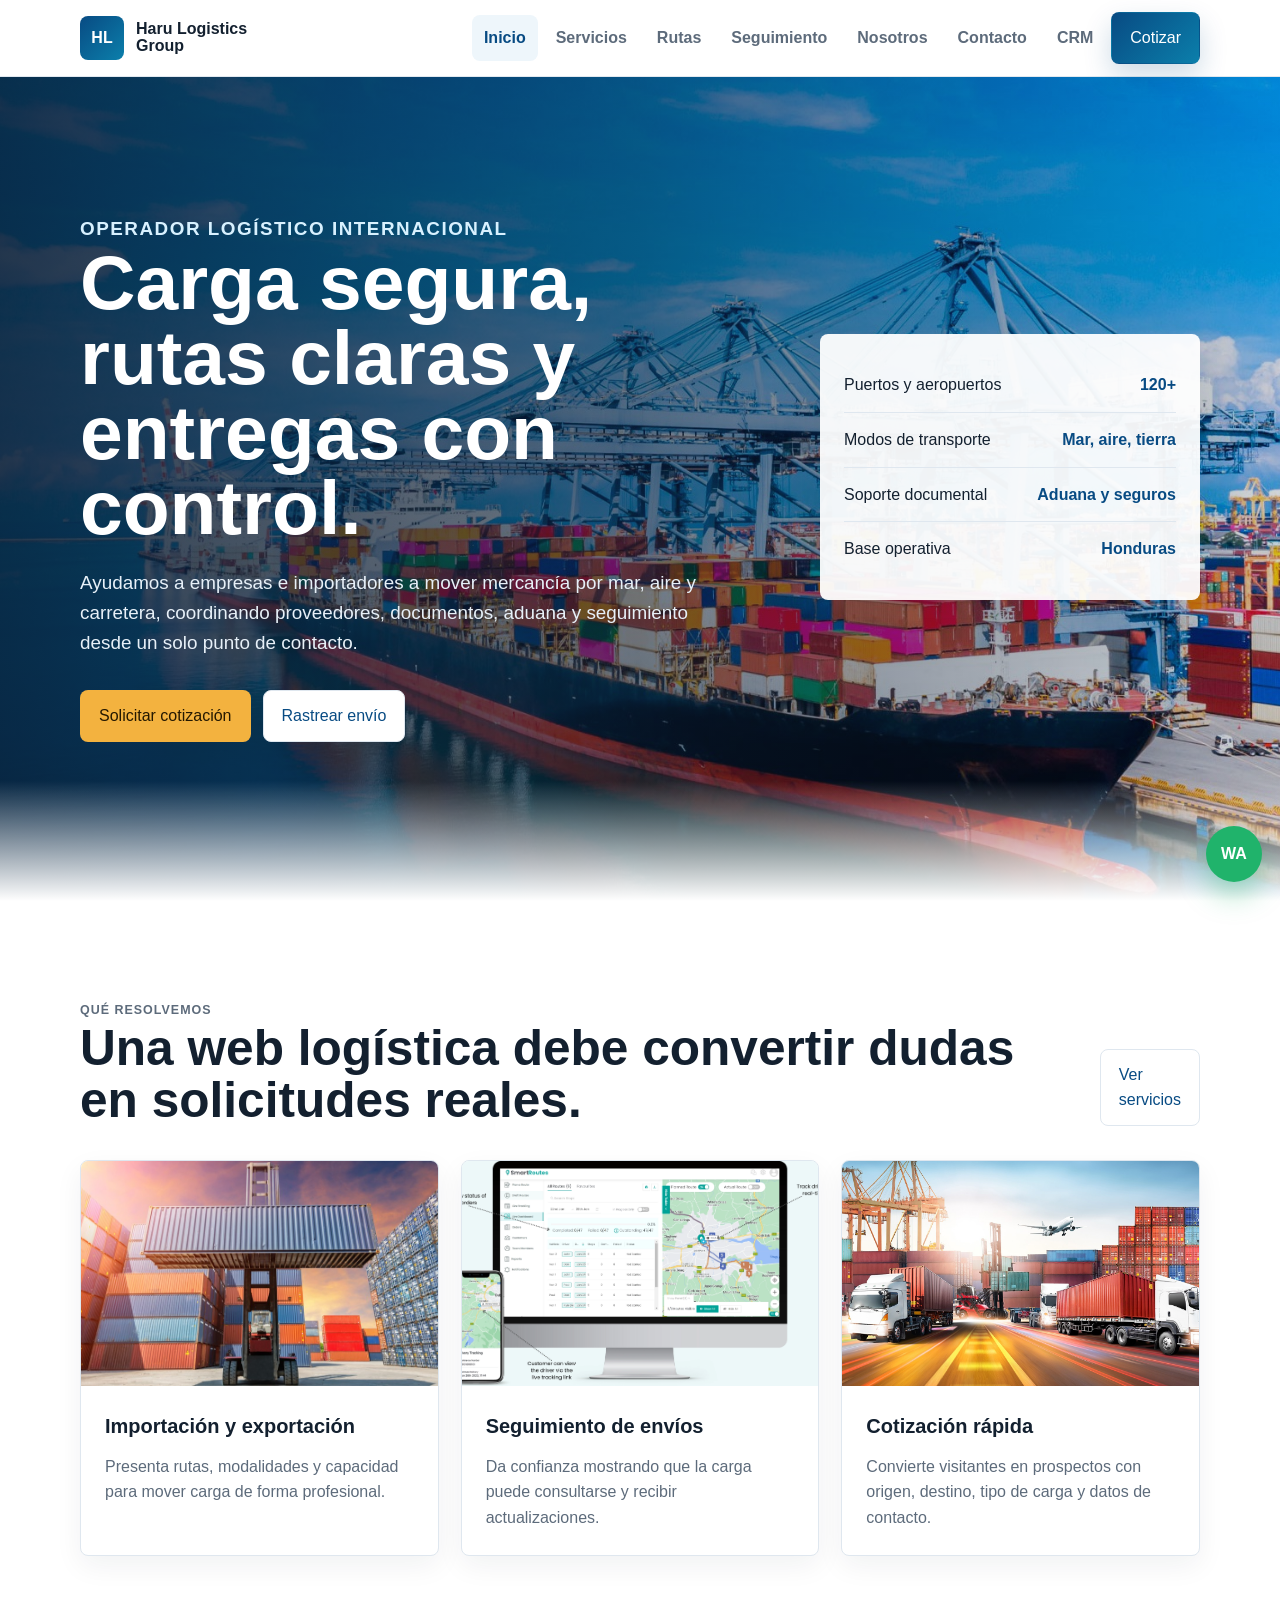
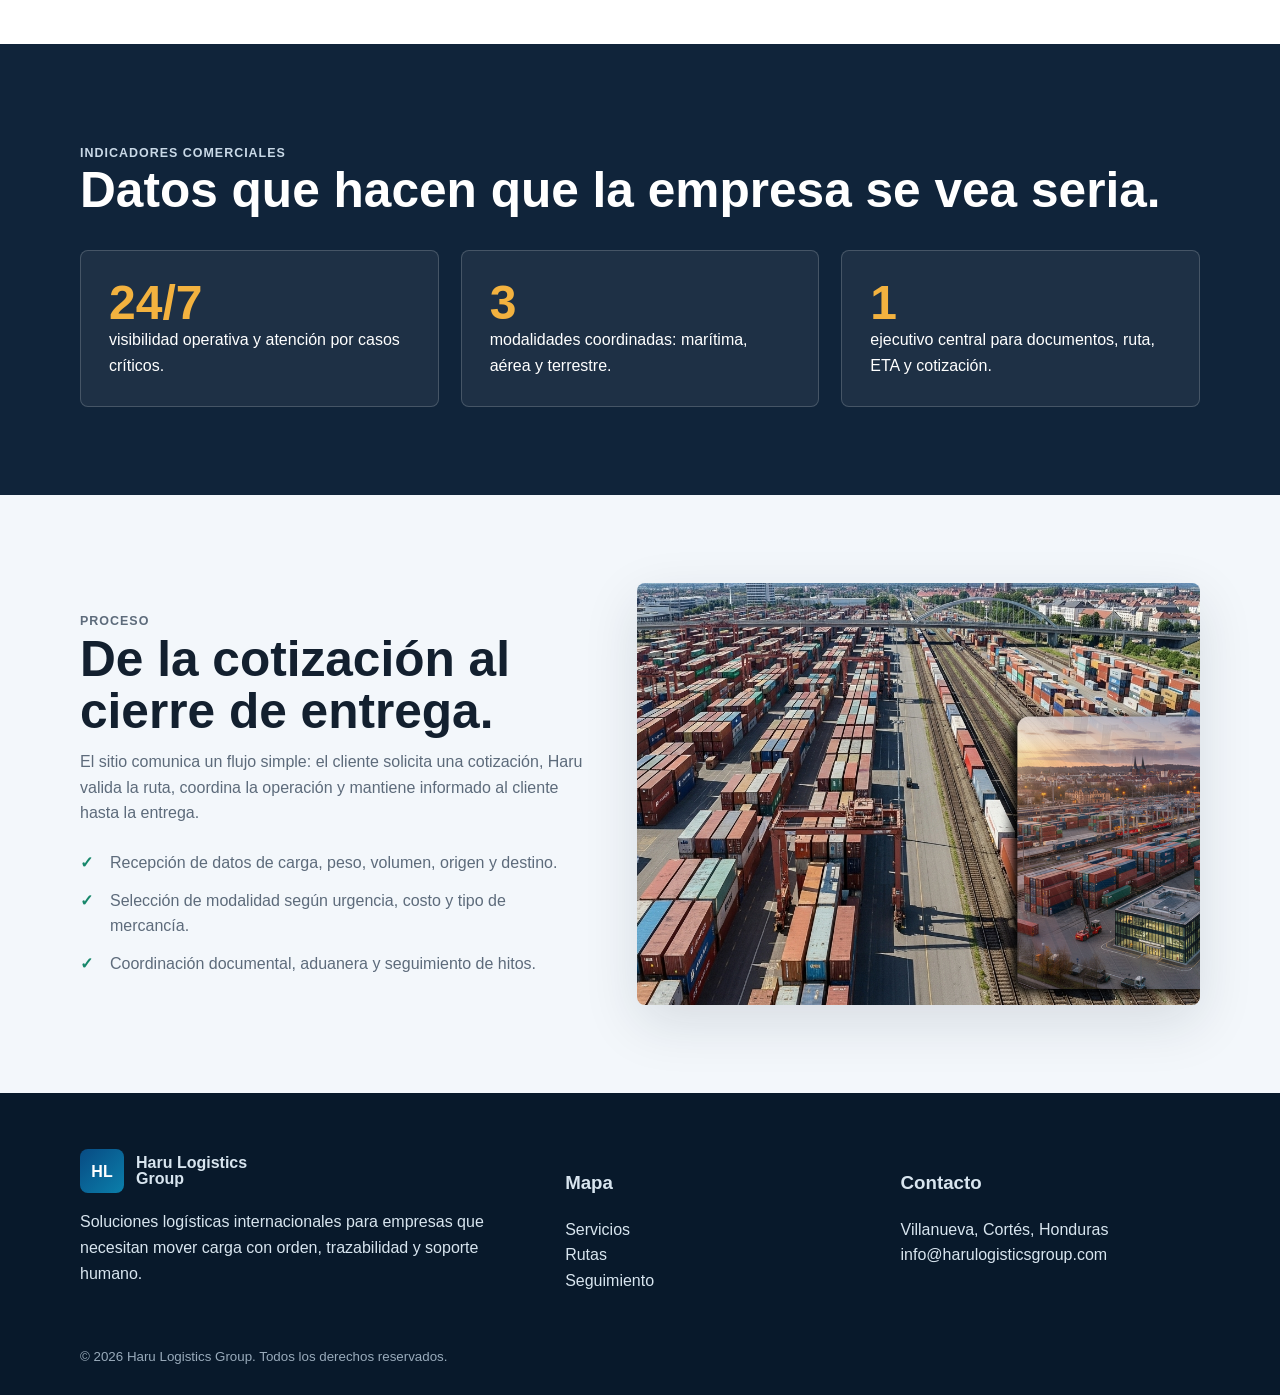
==== commit 5f58e4dc: "ready" ====
--- a/index.html
+++ b/index.html
@@ -19,6 +19,7 @@
         <a class="nav-link" href="seguimiento.html">Seguimiento</a>
         <a class="nav-link" href="nosotros.html">Nosotros</a>
         <a class="nav-link" href="contacto.html">Contacto</a>
+        <a class="nav-link" href="crm.html">CRM</a>
         <a class="btn btn-primary" href="contacto.html#cotizar">Cotizar</a>
       </div>
     </nav>
--- a/assets/css/styles.css
+++ b/assets/css/styles.css
@@ -386,6 +386,14 @@
     var(--hero-image) center / cover no-repeat;
 }
 
+.page-hero-compact {
+  padding: 58px 0 52px;
+}
+
+.page-hero-compact h1 {
+  font-size: clamp(2.35rem, 5vw, 4.8rem);
+}
+
 .page-hero p {
   max-width: 700px;
   color: #e7f0f8;
@@ -511,6 +519,16 @@
   padding: 28px;
 }
 
+.tracking-summary {
+  display: grid;
+  gap: 6px;
+  margin-bottom: 18px;
+}
+
+.tracking-summary strong {
+  color: var(--brand);
+}
+
 .timeline {
   display: grid;
   gap: 16px;
@@ -528,8 +546,100 @@
   height: 14px;
   margin-top: 6px;
   border-radius: 50%;
+  background: #aab7c4;
+  box-shadow: 0 0 0 5px #edf2f6;
+}
+
+.timeline-item.is-done .dot {
   background: var(--green);
   box-shadow: 0 0 0 5px #dcf4ed;
+}
+
+.crm-toolbar {
+  display: flex;
+  align-items: end;
+  gap: 16px;
+  flex-wrap: wrap;
+  margin-bottom: 22px;
+}
+
+.crm-toolbar label {
+  min-width: 210px;
+}
+
+.crm-kpis {
+  display: grid;
+  grid-template-columns: repeat(4, 1fr);
+  gap: 16px;
+  margin-bottom: 22px;
+}
+
+.crm-kpi {
+  background: #fff;
+  border: 1px solid var(--line);
+  border-radius: 8px;
+  padding: 22px;
+  box-shadow: 0 10px 28px rgba(19, 32, 47, 0.06);
+}
+
+.crm-kpi span {
+  color: var(--muted);
+  font-weight: 800;
+}
+
+.crm-kpi strong {
+  display: block;
+  margin-top: 8px;
+  font-size: clamp(1.8rem, 3vw, 2.6rem);
+  line-height: 1;
+  color: var(--brand);
+}
+
+.crm-forms {
+  align-items: start;
+}
+
+.crm-panel {
+  margin-top: 34px;
+}
+
+.table-wrap {
+  overflow-x: auto;
+  background: #fff;
+  border: 1px solid var(--line);
+  border-radius: 8px;
+  box-shadow: 0 10px 28px rgba(19, 32, 47, 0.06);
+}
+
+.crm-table {
+  width: 100%;
+  border-collapse: collapse;
+  min-width: 860px;
+}
+
+.crm-table th,
+.crm-table td {
+  padding: 15px 16px;
+  text-align: left;
+  border-bottom: 1px solid var(--line);
+  vertical-align: top;
+}
+
+.crm-table th {
+  color: var(--muted);
+  font-size: 0.82rem;
+  text-transform: uppercase;
+  letter-spacing: 0.06em;
+  background: #f7fafc;
+}
+
+.crm-table td span {
+  color: var(--muted);
+  font-size: 0.92rem;
+}
+
+.crm-table select {
+  min-width: 150px;
 }
 
 .footer {
@@ -614,7 +724,8 @@
   }
 
   .grid-3,
-  .process {
+  .process,
+  .crm-kpis {
     grid-template-columns: repeat(2, 1fr);
   }
 }
@@ -644,7 +755,8 @@
 
   .grid-3,
   .process,
-  .form-grid {
+  .form-grid,
+  .crm-kpis {
     grid-template-columns: 1fr;
   }
 
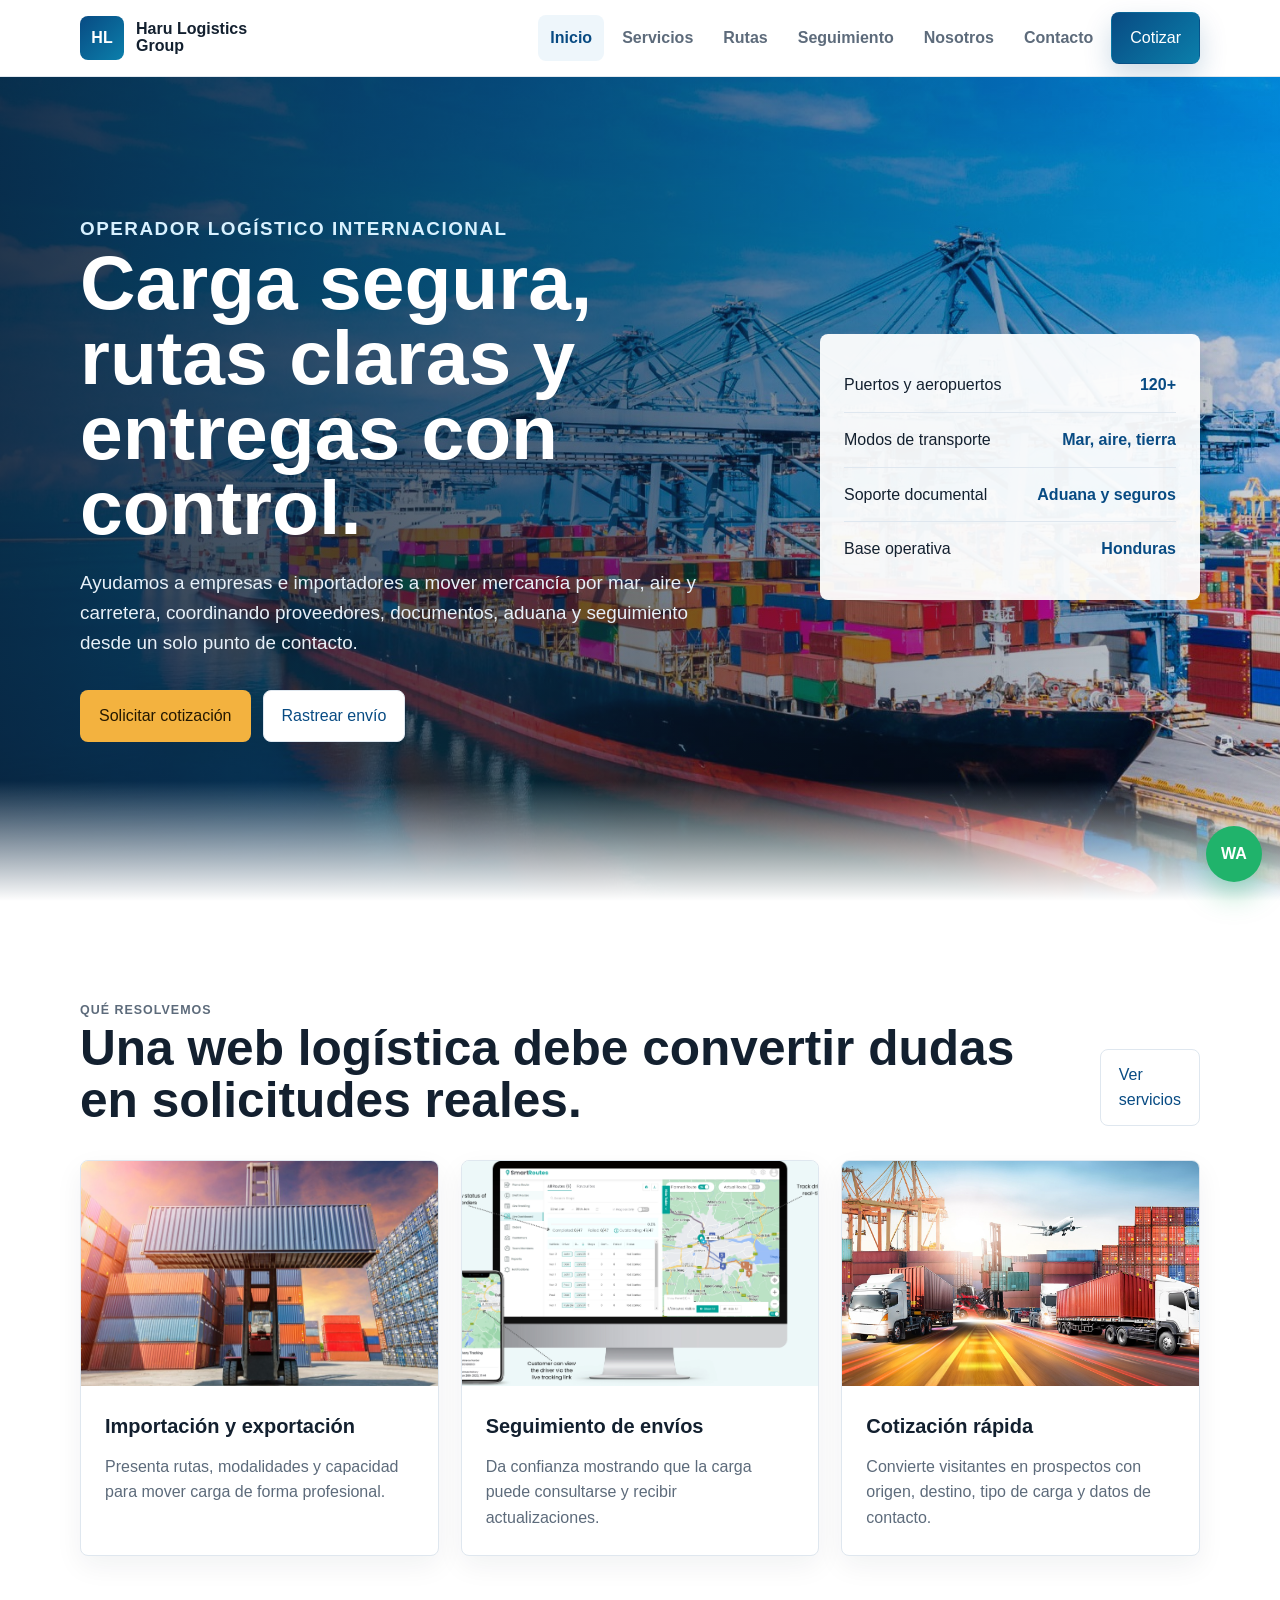
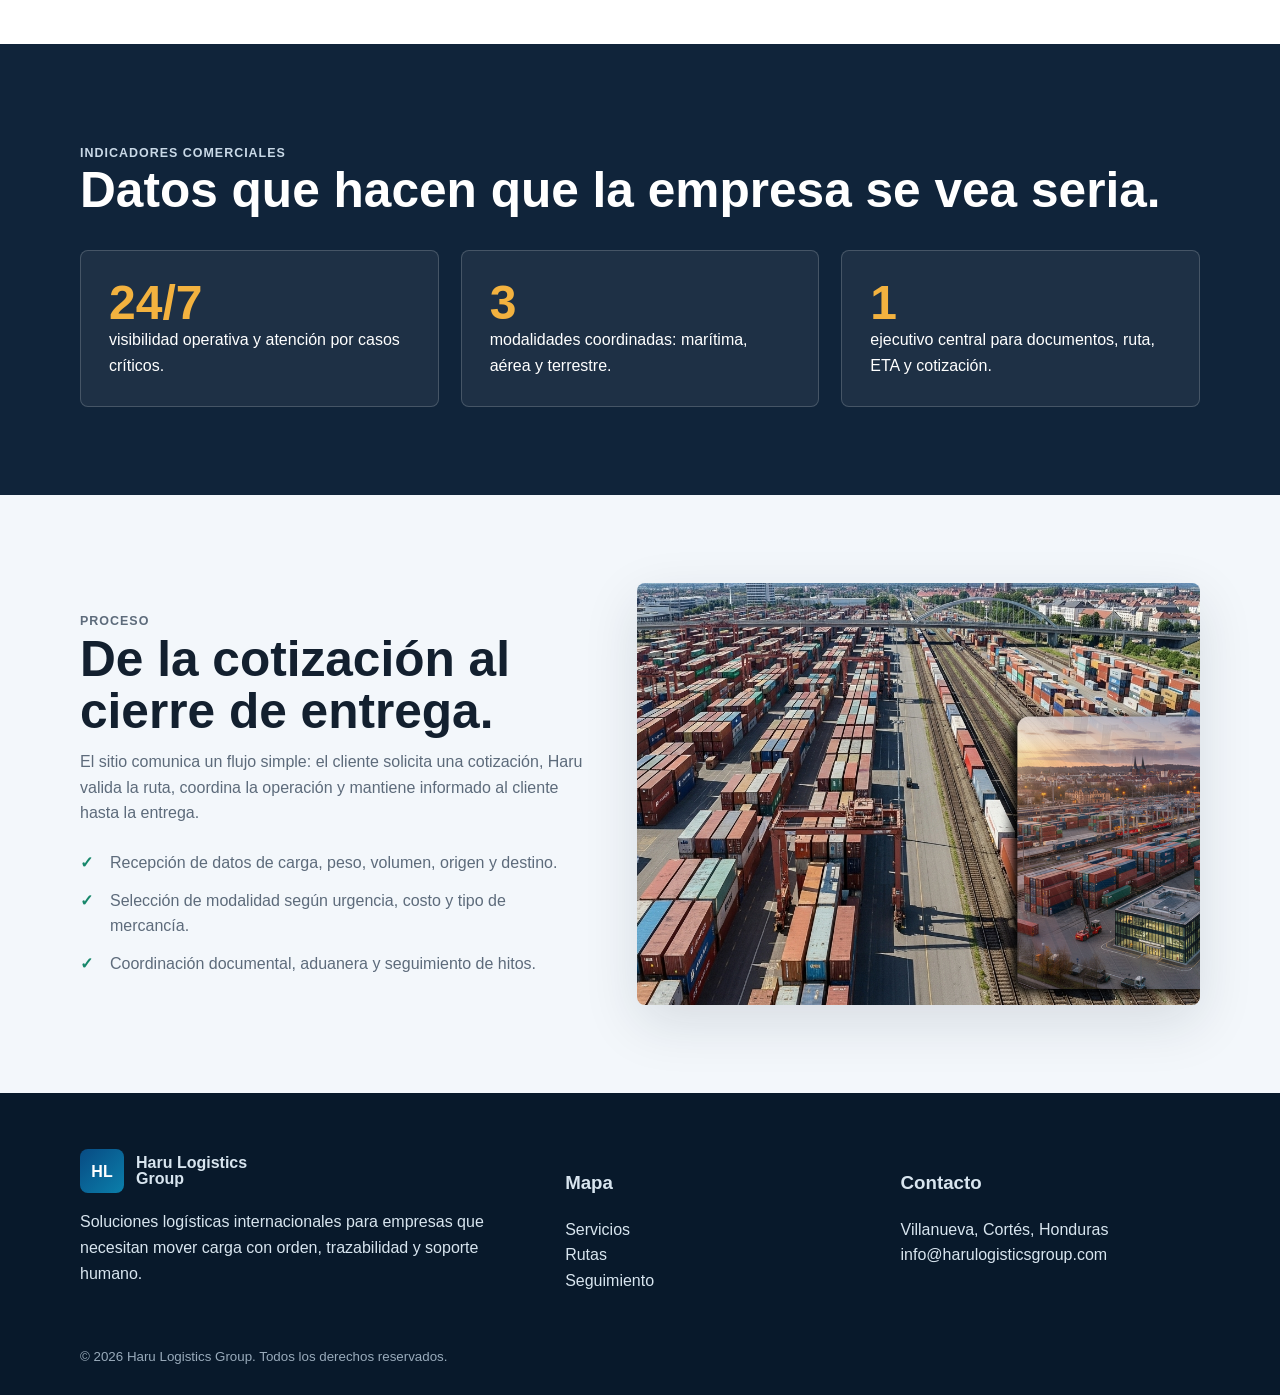
==== commit 62bd59f2: "done" ====
--- a/index.html
+++ b/index.html
@@ -19,14 +19,13 @@
         <a class="nav-link" href="seguimiento.html">Seguimiento</a>
         <a class="nav-link" href="nosotros.html">Nosotros</a>
         <a class="nav-link" href="contacto.html">Contacto</a>
-        <a class="nav-link" href="crm.html">CRM</a>
         <a class="btn btn-primary" href="contacto.html#cotizar">Cotizar</a>
       </div>
     </nav>
   </header>
 
   <main>
-    <section class="hero" style="--hero-image: url('../../images/image2.jpg')">
+    <section class="hero" style="--hero-image: url('../../images/image2.jpg'); --hero-position: center center">
       <div class="container hero-grid">
         <div>
           <p class="eyebrow">Operador logístico internacional</p>
--- a/assets/css/styles.css
+++ b/assets/css/styles.css
@@ -17,6 +17,8 @@
 
 html {
   scroll-behavior: smooth;
+  max-width: 100%;
+  overflow-x: hidden;
 }
 
 body {
@@ -26,6 +28,7 @@
   background: var(--paper);
   line-height: 1.6;
   overflow-x: hidden;
+  max-width: 100%;
 }
 
 img {
@@ -57,6 +60,7 @@
   align-items: center;
   justify-content: space-between;
   gap: 24px;
+  position: relative;
 }
 
 .brand {
@@ -149,6 +153,7 @@
 .hero {
   position: relative;
   min-height: calc(100vh - 76px);
+  min-height: calc(100svh - 76px);
   display: flex;
   align-items: center;
   overflow: hidden;
@@ -162,7 +167,7 @@
   inset: 0;
   background:
     linear-gradient(90deg, rgba(9, 27, 48, 0.86), rgba(9, 27, 48, 0.58), rgba(9, 27, 48, 0.18)),
-    var(--hero-image) center / cover no-repeat;
+    var(--hero-image) var(--hero-position, center center) / cover no-repeat;
   z-index: -2;
 }
 
@@ -379,19 +384,43 @@
 }
 
 .page-hero {
-  padding: 84px 0 74px;
+  position: relative;
+  min-height: calc(100vh - 76px);
+  min-height: calc(100svh - 76px);
+  width: 100%;
+  display: flex;
+  align-items: center;
+  padding: clamp(56px, 8vh, 92px) 0;
   color: #fff;
+  overflow: hidden;
+  isolation: isolate;
+}
+
+.page-hero::before {
+  content: "";
+  position: absolute;
+  inset: 0;
   background:
     linear-gradient(90deg, rgba(9, 27, 48, 0.88), rgba(9, 27, 48, 0.58)),
-    var(--hero-image) center / cover no-repeat;
-}
-
-.page-hero-compact {
-  padding: 58px 0 52px;
-}
-
-.page-hero-compact h1 {
-  font-size: clamp(2.35rem, 5vw, 4.8rem);
+    var(--hero-image) var(--hero-position, center center) / cover no-repeat;
+  z-index: -1;
+}
+
+.page-hero .container {
+  position: relative;
+  z-index: 1;
+}
+
+.hero > .container,
+.page-hero > .container {
+  width: min(1120px, calc(100vw - 40px));
+  max-width: calc(100vw - 40px);
+}
+
+.hero h1,
+.page-hero h1 {
+  overflow-wrap: anywhere;
+  max-width: 100%;
 }
 
 .page-hero p {
@@ -484,6 +513,7 @@
 select,
 textarea {
   width: 100%;
+  min-width: 0;
   min-height: 48px;
   border: 1px solid var(--line);
   border-radius: 8px;
@@ -561,6 +591,47 @@
   gap: 16px;
   flex-wrap: wrap;
   margin-bottom: 22px;
+}
+
+.auth-card {
+  display: grid;
+  grid-template-columns: 1fr 420px;
+  gap: 32px;
+  align-items: center;
+  background: #fff;
+  border: 1px solid var(--line);
+  border-radius: 8px;
+  padding: 32px;
+  box-shadow: var(--shadow);
+  min-width: 0;
+}
+
+.auth-card form,
+.auth-card > div {
+  min-width: 0;
+}
+
+.auth-card h2 {
+  margin: 0;
+  font-size: clamp(2rem, 4vw, 3rem);
+  line-height: 1.05;
+}
+
+.auth-card p {
+  color: var(--muted);
+}
+
+.crm-session {
+  display: flex;
+  align-items: center;
+  justify-content: space-between;
+  gap: 16px;
+  flex-wrap: wrap;
+  background: #fff;
+  border: 1px solid var(--line);
+  border-radius: 8px;
+  padding: 16px 18px;
+  margin-bottom: 18px;
 }
 
 .crm-toolbar label {
@@ -687,8 +758,43 @@
 }
 
 @media (max-width: 900px) {
+  .site-header {
+    width: 100vw;
+    max-width: 100vw;
+  }
+
+  .site-header .nav.container {
+    width: calc(100vw - 28px);
+    max-width: calc(100vw - 28px);
+    gap: 12px;
+  }
+
+  .brand {
+    min-width: 0;
+    flex: 1 1 auto;
+  }
+
+  .brand span:last-child {
+    max-width: 130px;
+  }
+
   .nav-toggle {
-    display: block;
+    display: grid !important;
+    place-items: center;
+    flex: 0 0 44px;
+    margin-left: auto;
+    position: fixed !important;
+    right: auto !important;
+    left: clamp(260px, calc(100vw - 58px), 330px) !important;
+    top: 16px !important;
+    z-index: 60 !important;
+    color: var(--ink) !important;
+    background: #fff !important;
+    border: 1px solid var(--line) !important;
+  }
+
+  .nav .brand {
+    padding-right: 58px;
   }
 
   .nav-menu {
@@ -711,12 +817,38 @@
   .hero-grid,
   .split,
   .grid-2,
+  .auth-card,
   .footer-grid {
     grid-template-columns: 1fr;
   }
 
+  .auth-card {
+    padding: 26px;
+  }
+
+  .page-hero h1,
+  .page-hero p,
+  .hero h1,
+  .hero p {
+    max-width: calc(100vw - 28px);
+  }
+
+  .hero > .container,
+  .page-hero > .container {
+    width: calc(100vw - 28px);
+    max-width: calc(100vw - 28px);
+  }
+
   .hero {
-    min-height: auto;
+    min-height: calc(100vh - 76px);
+    min-height: calc(100svh - 76px);
+  }
+
+  .hero,
+  .page-hero {
+    --hero-position: center center;
+    align-items: flex-start;
+    padding-top: clamp(84px, 20vh, 150px);
   }
 
   .hero-panel {
@@ -731,8 +863,13 @@
 }
 
 @media (max-width: 640px) {
+  body > * {
+    max-width: 100vw;
+  }
+
   .container {
-    width: min(100% - 28px, 1120px);
+    width: calc(100vw - 28px);
+    max-width: calc(100vw - 28px);
   }
 
   .hero-grid {
@@ -741,8 +878,20 @@
 
   .hero h1,
   .page-hero h1 {
-    font-size: 2.25rem;
-    line-height: 1.08;
+    font-size: 1.38rem;
+    line-height: 1.12;
+  }
+
+  .page-hero p {
+    font-size: 0.96rem;
+    line-height: 1.5;
+  }
+
+  .page-hero h1,
+  .page-hero p,
+  .hero h1,
+  .hero p {
+    max-width: min(330px, calc(100vw - 36px));
   }
 
   .section {
@@ -765,7 +914,8 @@
   }
 
   .hero-actions .btn {
-    flex: 1 1 170px;
+    width: 100%;
+    flex: 1 1 100%;
   }
 
   .status-row {
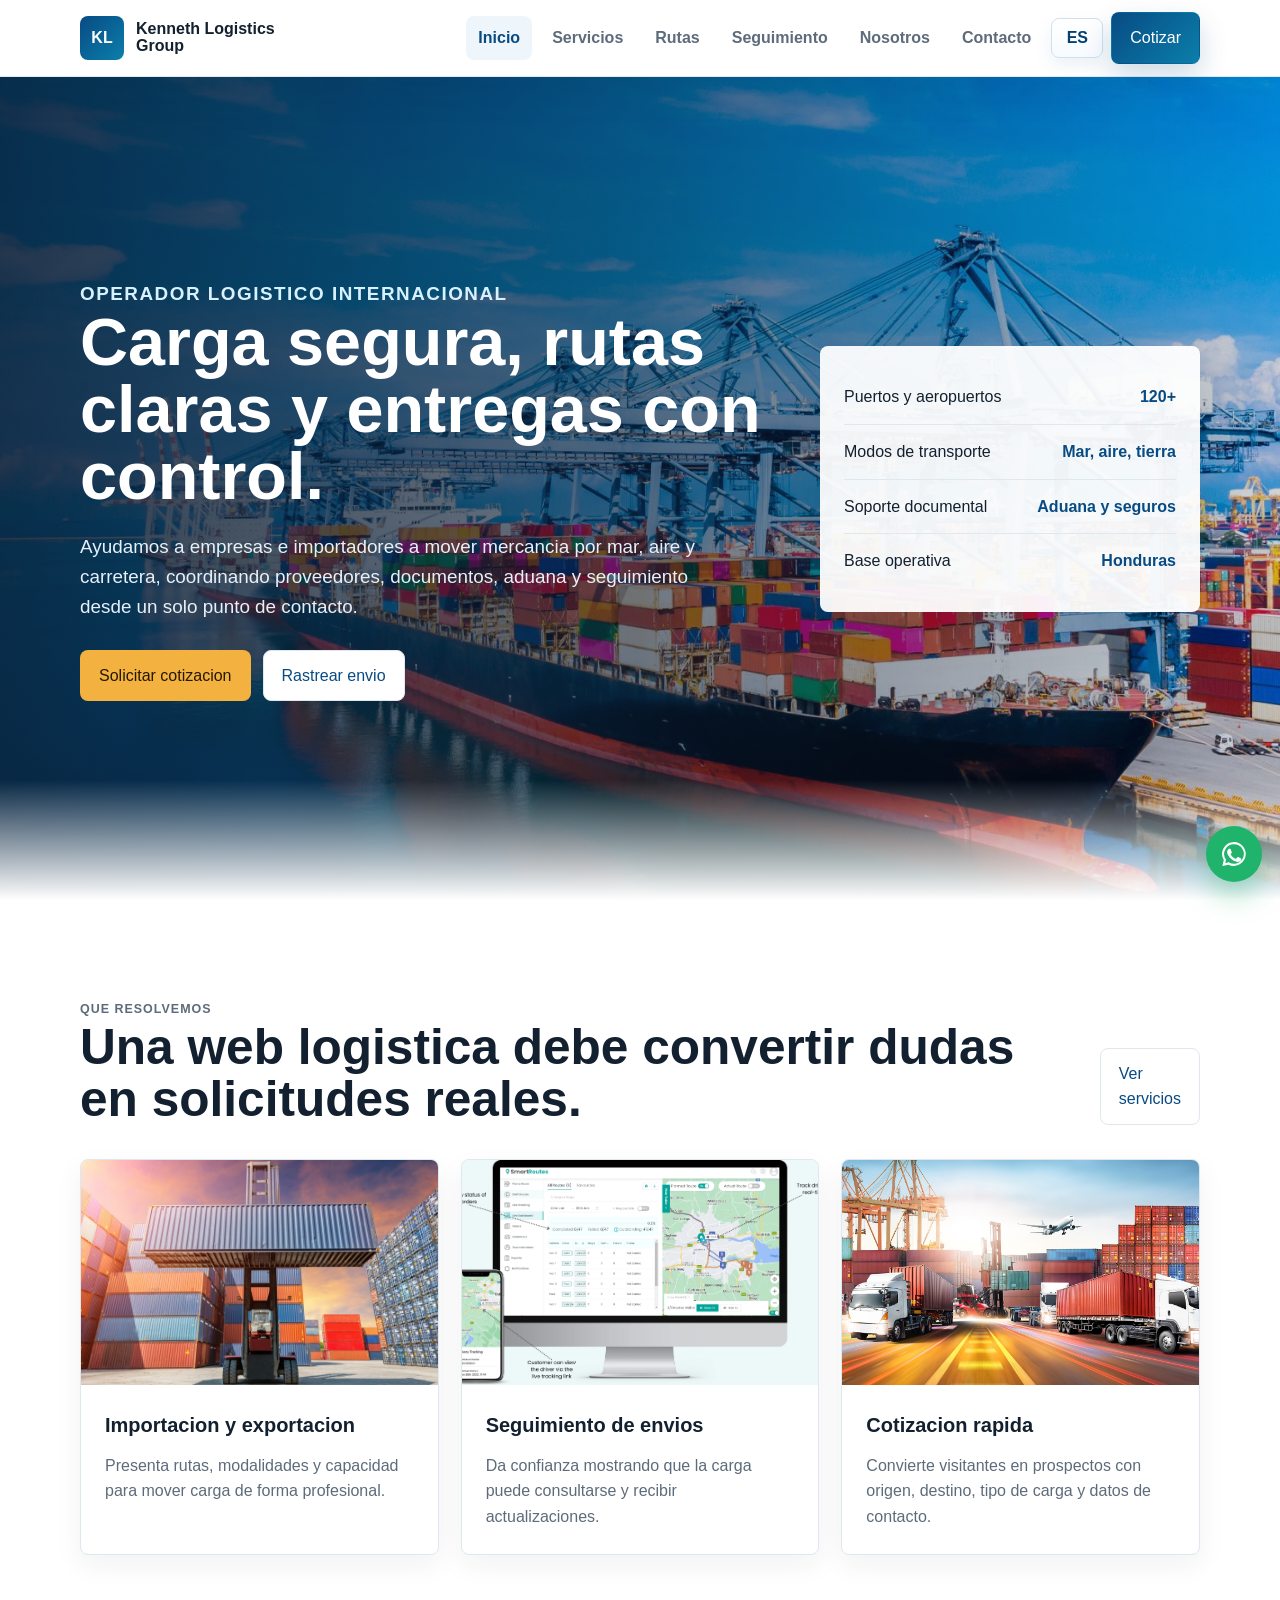
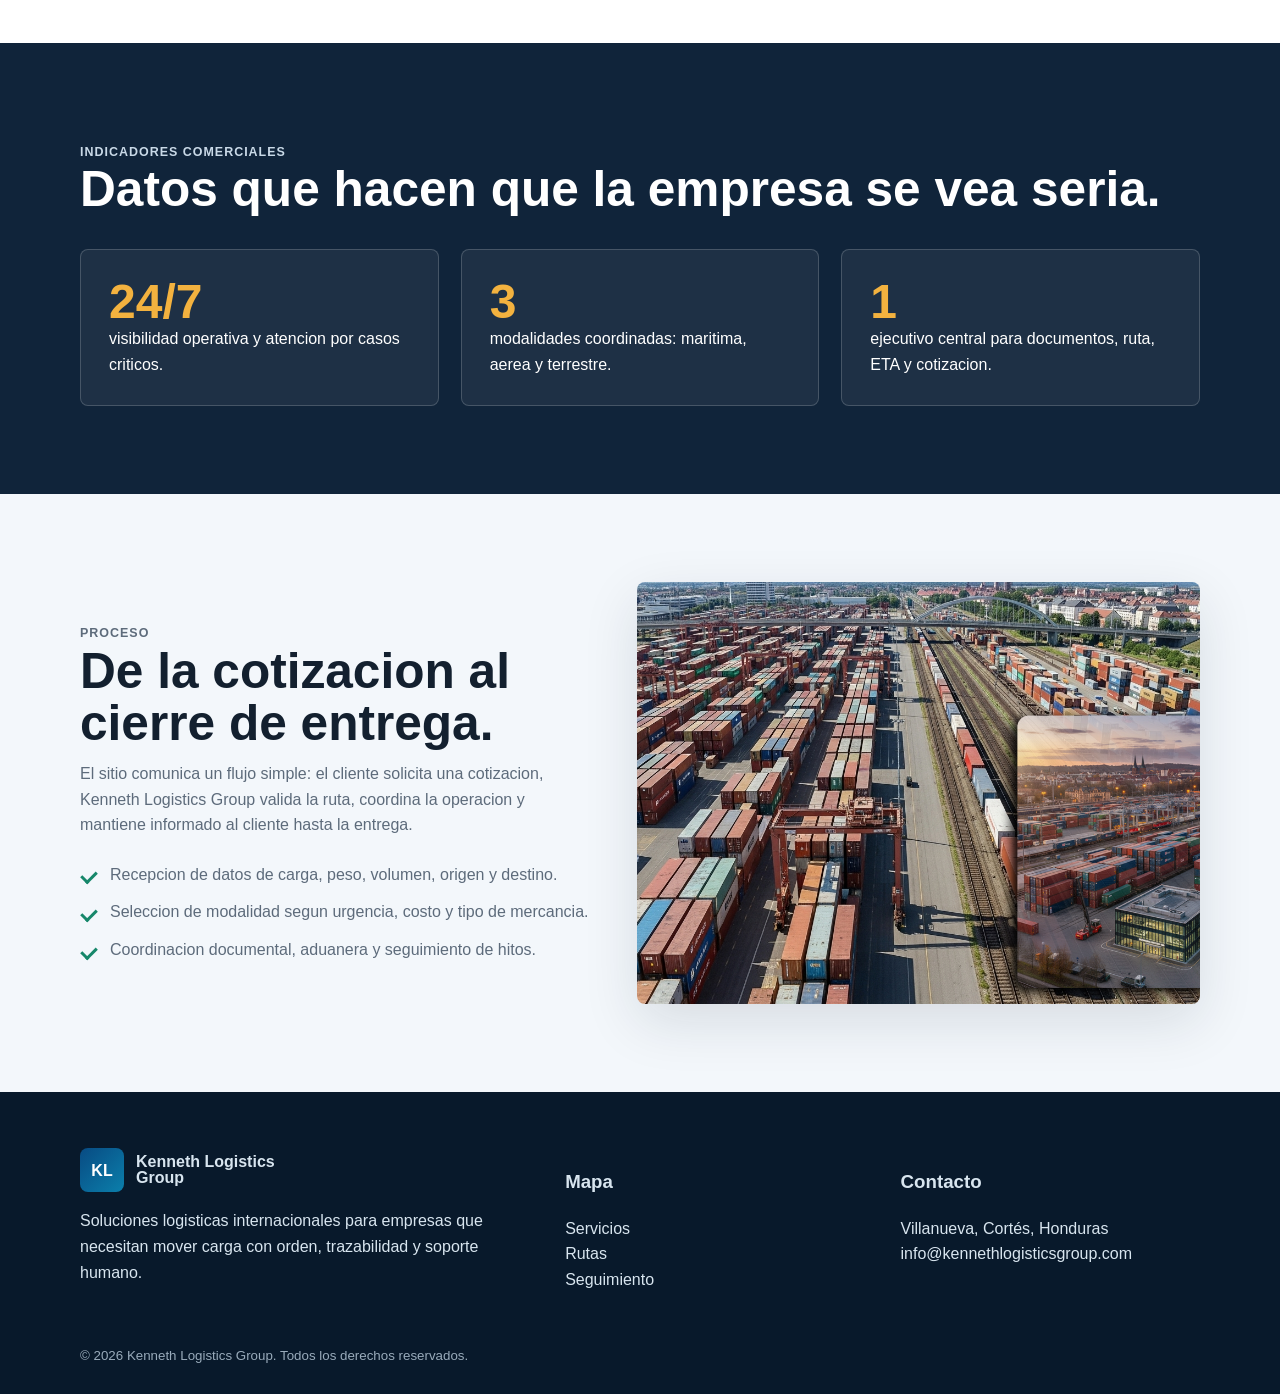
==== commit a396ce0f: "done" ====
--- a/index.html
+++ b/index.html
@@ -3,14 +3,14 @@
 <head>
   <meta charset="utf-8">
   <meta name="viewport" content="width=device-width, initial-scale=1">
-  <title>Haru Logistics Group | Logística internacional desde Honduras</title>
-  <meta name="description" content="Haru Logistics Group coordina transporte marítimo, aéreo y terrestre, gestión aduanera, seguimiento y cotizaciones para carga internacional desde Honduras.">
+  <title>Kenneth Logistics Group | Logística internacional desde Honduras</title>
+  <meta name="description" content="Kenneth Logistics Group coordina transporte marítimo, aéreo y terrestre, gestión aduanera, seguimiento y cotizaciones para carga internacional desde Honduras.">
   <link rel="stylesheet" href="assets/css/styles.css">
 </head>
 <body>
   <header class="site-header">
     <nav class="nav container" aria-label="Navegación principal">
-      <a class="brand" href="index.html"><span class="brand-mark">HL</span><span>Haru Logistics Group</span></a>
+      <a class="brand" href="index.html"><span class="brand-mark">KL</span><span>Kenneth Logistics Group</span></a>
       <button class="nav-toggle" type="button" aria-label="Abrir menú" aria-expanded="false">☰</button>
       <div class="nav-menu">
         <a class="nav-link active" href="index.html">Inicio</a>
@@ -101,7 +101,7 @@
         <div>
           <p class="eyebrow">Proceso</p>
           <h2>De la cotización al cierre de entrega.</h2>
-          <p>El sitio comunica un flujo simple: el cliente solicita una cotización, Haru valida la ruta, coordina la operación y mantiene informado al cliente hasta la entrega.</p>
+          <p>El sitio comunica un flujo simple: el cliente solicita una cotización, Kenneth Logistics Group valida la ruta, coordina la operación y mantiene informado al cliente hasta la entrega.</p>
           <ul class="list-check">
             <li>Recepción de datos de carga, peso, volumen, origen y destino.</li>
             <li>Selección de modalidad según urgencia, costo y tipo de mercancía.</li>
@@ -116,7 +116,7 @@
   <footer class="footer">
     <div class="container footer-grid">
       <div>
-        <a class="brand" href="index.html"><span class="brand-mark">HL</span><span>Haru Logistics Group</span></a>
+        <a class="brand" href="index.html"><span class="brand-mark">KL</span><span>Kenneth Logistics Group</span></a>
         <p>Soluciones logísticas internacionales para empresas que necesitan mover carga con orden, trazabilidad y soporte humano.</p>
       </div>
       <div>
@@ -125,13 +125,15 @@
       </div>
       <div>
         <h3>Contacto</h3>
-        <p>Villanueva, Cortés, Honduras<br><a href="mailto:info@harulogisticsgroup.com">info@harulogisticsgroup.com</a></p>
+        <p>Villanueva, Cortés, Honduras<br><a href="mailto:info@kennethlogisticsgroup.com">info@kennethlogisticsgroup.com</a></p>
       </div>
     </div>
-    <div class="container"><small>© 2026 Haru Logistics Group. Todos los derechos reservados.</small></div>
+    <div class="container"><small>© 2026 Kenneth Logistics Group. Todos los derechos reservados.</small></div>
   </footer>
 
-  <a class="whatsapp" href="https://wa.me/50499803341" aria-label="Contactar por WhatsApp">WA</a>
+  <a class="whatsapp" href="https://wa.me/50499803341" aria-label="Contactar por WhatsApp">
+    <svg viewBox="0 0 32 32" aria-hidden="true" focusable="false"><path d="M16.04 3.2A12.73 12.73 0 0 0 5.1 22.45L3.6 28.8l6.51-1.45A12.74 12.74 0 1 0 16.04 3.2Zm0 2.34a10.39 10.39 0 0 1 8.77 15.98 10.39 10.39 0 0 1-13.98 3.59l-.45-.26-3.74.83.86-3.63-.29-.47A10.39 10.39 0 0 1 16.04 5.54Zm-5.08 4.95c-.25 0-.65.09-.99.46-.34.37-1.3 1.27-1.3 3.09 0 1.82 1.33 3.58 1.51 3.83.19.25 2.56 4.1 6.33 5.59 3.13 1.24 3.77.99 4.45.93.68-.06 2.2-.9 2.51-1.77.31-.87.31-1.62.22-1.77-.09-.16-.34-.25-.71-.43-.37-.19-2.2-1.08-2.54-1.21-.34-.12-.59-.19-.84.19-.25.37-.96 1.21-1.18 1.46-.22.25-.43.28-.8.09-.37-.19-1.57-.58-2.99-1.85-1.1-.98-1.85-2.2-2.07-2.57-.22-.37-.02-.57.16-.76.17-.17.37-.43.56-.65.19-.22.25-.37.37-.62.12-.25.06-.47-.03-.65-.09-.19-.84-2.03-1.15-2.78-.3-.72-.61-.62-.84-.63h-.72Z"/></svg>
+  </a>
   <script src="assets/js/main.js"></script>
 </body>
 </html>
--- a/assets/css/styles.css
+++ b/assets/css/styles.css
@@ -8,6 +8,7 @@
   --brand-2: #0b7fab;
   --accent: #f3b23f;
   --green: #16876a;
+  --header-height: 76px;
   --shadow: 0 18px 55px rgba(19, 32, 47, 0.12);
 }
 
@@ -23,6 +24,7 @@
 
 body {
   margin: 0;
+  padding-top: var(--header-height);
   font-family: Inter, "Segoe UI", Roboto, Arial, sans-serif;
   color: var(--ink);
   background: var(--paper);
@@ -31,6 +33,10 @@
   max-width: 100%;
 }
 
+[id] {
+  scroll-margin-top: calc(var(--header-height) + 18px);
+}
+
 img {
   max-width: 100%;
   display: block;
@@ -46,20 +52,24 @@
 }
 
 .site-header {
-  position: sticky;
+  position: fixed;
   top: 0;
-  z-index: 20;
-  background: rgba(255, 255, 255, 0.95);
-  border-bottom: 1px solid rgba(223, 231, 239, 0.9);
-  backdrop-filter: blur(14px);
+  left: 0;
+  right: 0;
+  z-index: 100;
+  width: 100%;
+  background: rgba(255, 255, 255, 0.92);
+  border-bottom: 1px solid rgba(223, 231, 239, 0.76);
+  box-shadow: 0 14px 38px rgba(19, 32, 47, 0.08);
+  backdrop-filter: blur(18px);
 }
 
 .nav {
-  min-height: 76px;
+  min-height: var(--header-height);
   display: flex;
   align-items: center;
   justify-content: space-between;
-  gap: 24px;
+  gap: 18px;
   position: relative;
 }
 
@@ -96,27 +106,60 @@
   width: 44px;
   height: 44px;
   border-radius: 8px;
-  font-size: 1.35rem;
+  font-size: 0;
+  cursor: pointer;
+}
+
+.nav-toggle::before {
+  content: "";
+  width: 18px;
+  height: 2px;
+  border-radius: 999px;
+  background: var(--ink);
+  box-shadow: 0 -6px 0 var(--ink), 0 6px 0 var(--ink);
 }
 
 .nav-menu {
   display: flex;
   align-items: center;
-  gap: 6px;
+  gap: 8px;
 }
 
 .nav-link {
   color: var(--muted);
   text-decoration: none;
   font-weight: 700;
-  padding: 10px 12px;
-  border-radius: 8px;
+  padding: 9px 12px;
+  border-radius: 8px;
+  transition: color 160ms ease, background 160ms ease;
 }
 
 .nav-link:hover,
 .nav-link.active {
   color: var(--brand);
   background: #eef6fb;
+}
+
+.language-toggle {
+  width: 52px;
+  min-height: 40px;
+  padding: 8px 10px;
+  border: 1px solid #cfe0ee;
+  border-radius: 8px;
+  color: #073f70;
+  background: linear-gradient(180deg, #ffffff, #f7fbff);
+  box-shadow: 0 8px 18px rgba(8, 75, 131, 0.08);
+  font: inherit;
+  font-weight: 900;
+  line-height: 1;
+  cursor: pointer;
+  transition: transform 160ms ease, border-color 160ms ease, box-shadow 160ms ease;
+}
+
+.language-toggle:hover {
+  border-color: #9ec0dc;
+  box-shadow: 0 10px 22px rgba(8, 75, 131, 0.13);
+  transform: translateY(-1px);
 }
 
 .btn {
@@ -182,10 +225,10 @@
 
 .hero-grid {
   display: grid;
-  grid-template-columns: minmax(0, 1.05fr) 380px;
-  gap: 48px;
+  grid-template-columns: minmax(0, 1fr) minmax(300px, 380px);
+  gap: clamp(28px, 4vw, 48px);
   align-items: center;
-  padding: 76px 0 120px;
+  padding: clamp(36px, 7svh, 76px) 0 clamp(58px, 9svh, 100px);
 }
 
 .eyebrow {
@@ -210,14 +253,14 @@
 .page-hero h1 {
   margin: 0;
   max-width: 780px;
-  font-size: clamp(2.65rem, 6vw, 5.8rem);
-  line-height: 0.98;
+  font-size: clamp(2.65rem, min(5.2vw, 8.4svh), 5.05rem);
+  line-height: 1.01;
   letter-spacing: 0;
 }
 
 .hero p {
   max-width: 660px;
-  margin: 22px 0 0;
+  margin: clamp(14px, 2.4svh, 22px) 0 0;
   color: #e7f0f8;
   font-size: clamp(1rem, 2vw, 1.18rem);
 }
@@ -226,14 +269,14 @@
   display: flex;
   flex-wrap: wrap;
   gap: 12px;
-  margin-top: 32px;
+  margin-top: clamp(18px, 3svh, 32px);
 }
 
 .hero-panel {
   background: rgba(255, 255, 255, 0.94);
   color: var(--ink);
   border-radius: 8px;
-  padding: 24px;
+  padding: clamp(18px, 2.8svh, 24px);
   box-shadow: var(--shadow);
   min-width: 0;
 }
@@ -243,7 +286,7 @@
   justify-content: space-between;
   gap: 16px;
   border-bottom: 1px solid var(--line);
-  padding: 14px 0;
+  padding: clamp(10px, 1.8svh, 14px) 0;
   min-width: 0;
 }
 
@@ -375,12 +418,15 @@
 }
 
 .list-check li::before {
-  content: "✓";
+  content: "";
   position: absolute;
-  left: 0;
-  top: 0;
-  color: var(--green);
-  font-weight: 900;
+  left: 4px;
+  top: 0.42em;
+  width: 7px;
+  height: 12px;
+  border-right: 3px solid var(--green);
+  border-bottom: 3px solid var(--green);
+  transform: rotate(45deg);
 }
 
 .page-hero {
@@ -744,7 +790,7 @@
   position: fixed;
   right: 18px;
   bottom: 18px;
-  z-index: 30;
+  z-index: 110;
   width: 56px;
   height: 56px;
   border-radius: 50%;
@@ -755,6 +801,86 @@
   box-shadow: 0 14px 28px rgba(32, 179, 107, 0.35);
   text-decoration: none;
   font-weight: 900;
+  transition: transform 160ms ease, box-shadow 160ms ease, background 160ms ease;
+}
+
+.whatsapp:hover {
+  background: #18a860;
+  box-shadow: 0 18px 34px rgba(32, 179, 107, 0.45);
+  transform: translateY(-2px);
+}
+
+.whatsapp svg {
+  width: 30px;
+  height: 30px;
+  fill: currentColor;
+}
+
+@media (max-width: 1080px) and (min-width: 901px) {
+  .nav {
+    gap: 10px;
+  }
+
+  .nav-menu {
+    gap: 4px;
+  }
+
+  .nav-link {
+    padding: 8px 9px;
+  }
+
+  .brand span:last-child {
+    max-width: 128px;
+  }
+}
+
+@media (min-width: 901px) and (max-height: 840px) {
+  .hero {
+    align-items: center;
+  }
+
+  .hero-grid {
+    padding: 28px 0 54px;
+  }
+
+  .hero h1 {
+    max-width: 720px;
+    font-size: clamp(2.6rem, min(4.7vw, 7.6svh), 4.45rem);
+  }
+
+  .hero p {
+    max-width: 620px;
+    font-size: 1.02rem;
+  }
+
+  .hero-panel {
+    padding: 18px 22px;
+  }
+}
+
+@media (min-width: 901px) and (max-height: 700px) {
+  .hero-grid {
+    padding: 18px 0 38px;
+  }
+
+  .hero h1 {
+    max-width: 660px;
+    font-size: clamp(2.35rem, min(4.2vw, 7svh), 3.75rem);
+  }
+
+  .hero .eyebrow {
+    margin-bottom: 10px;
+  }
+
+  .hero p {
+    margin-top: 12px;
+    font-size: 0.98rem;
+    line-height: 1.5;
+  }
+
+  .hero-actions {
+    margin-top: 16px;
+  }
 }
 
 @media (max-width: 900px) {
@@ -783,35 +909,46 @@
     place-items: center;
     flex: 0 0 44px;
     margin-left: auto;
-    position: fixed !important;
-    right: auto !important;
-    left: clamp(260px, calc(100vw - 58px), 330px) !important;
-    top: 16px !important;
-    z-index: 60 !important;
+    position: relative !important;
+    z-index: 120 !important;
     color: var(--ink) !important;
     background: #fff !important;
     border: 1px solid var(--line) !important;
+    box-shadow: 0 8px 18px rgba(19, 32, 47, 0.08);
   }
 
   .nav .brand {
-    padding-right: 58px;
+    padding-right: 0;
   }
 
   .nav-menu {
     position: absolute;
-    top: 76px;
+    top: calc(100% + 8px);
     left: 0;
     right: 0;
     display: none;
     flex-direction: column;
     align-items: stretch;
     background: #fff;
-    border-bottom: 1px solid var(--line);
-    padding: 14px 20px 20px;
+    border: 1px solid var(--line);
+    border-radius: 8px;
+    box-shadow: 0 18px 40px rgba(19, 32, 47, 0.14);
+    padding: 12px;
   }
 
   .nav-menu.open {
     display: flex;
+  }
+
+  .nav-link,
+  .nav-menu .btn {
+    width: 100%;
+    justify-content: center;
+  }
+
+  .language-toggle {
+    width: 100%;
+    min-height: 44px;
   }
 
   .hero-grid,
@@ -848,7 +985,7 @@
   .page-hero {
     --hero-position: center center;
     align-items: flex-start;
-    padding-top: clamp(84px, 20vh, 150px);
+    padding-top: clamp(42px, 8svh, 84px);
   }
 
   .hero-panel {
@@ -873,17 +1010,18 @@
   }
 
   .hero-grid {
-    padding: 58px 0 90px;
+    padding: 34px 0 72px;
   }
 
   .hero h1,
   .page-hero h1 {
-    font-size: 1.38rem;
-    line-height: 1.12;
-  }
-
+    font-size: clamp(2.15rem, 11vw, 3rem);
+    line-height: 1.02;
+  }
+
+  .hero p,
   .page-hero p {
-    font-size: 0.96rem;
+    font-size: 1rem;
     line-height: 1.5;
   }
 
@@ -891,7 +1029,7 @@
   .page-hero p,
   .hero h1,
   .hero p {
-    max-width: min(330px, calc(100vw - 36px));
+    max-width: 100%;
   }
 
   .section {
@@ -927,4 +1065,11 @@
     margin-top: 3px;
     text-align: left;
   }
-}
+
+  .whatsapp {
+    right: 14px;
+    bottom: 14px;
+    width: 52px;
+    height: 52px;
+  }
+}
